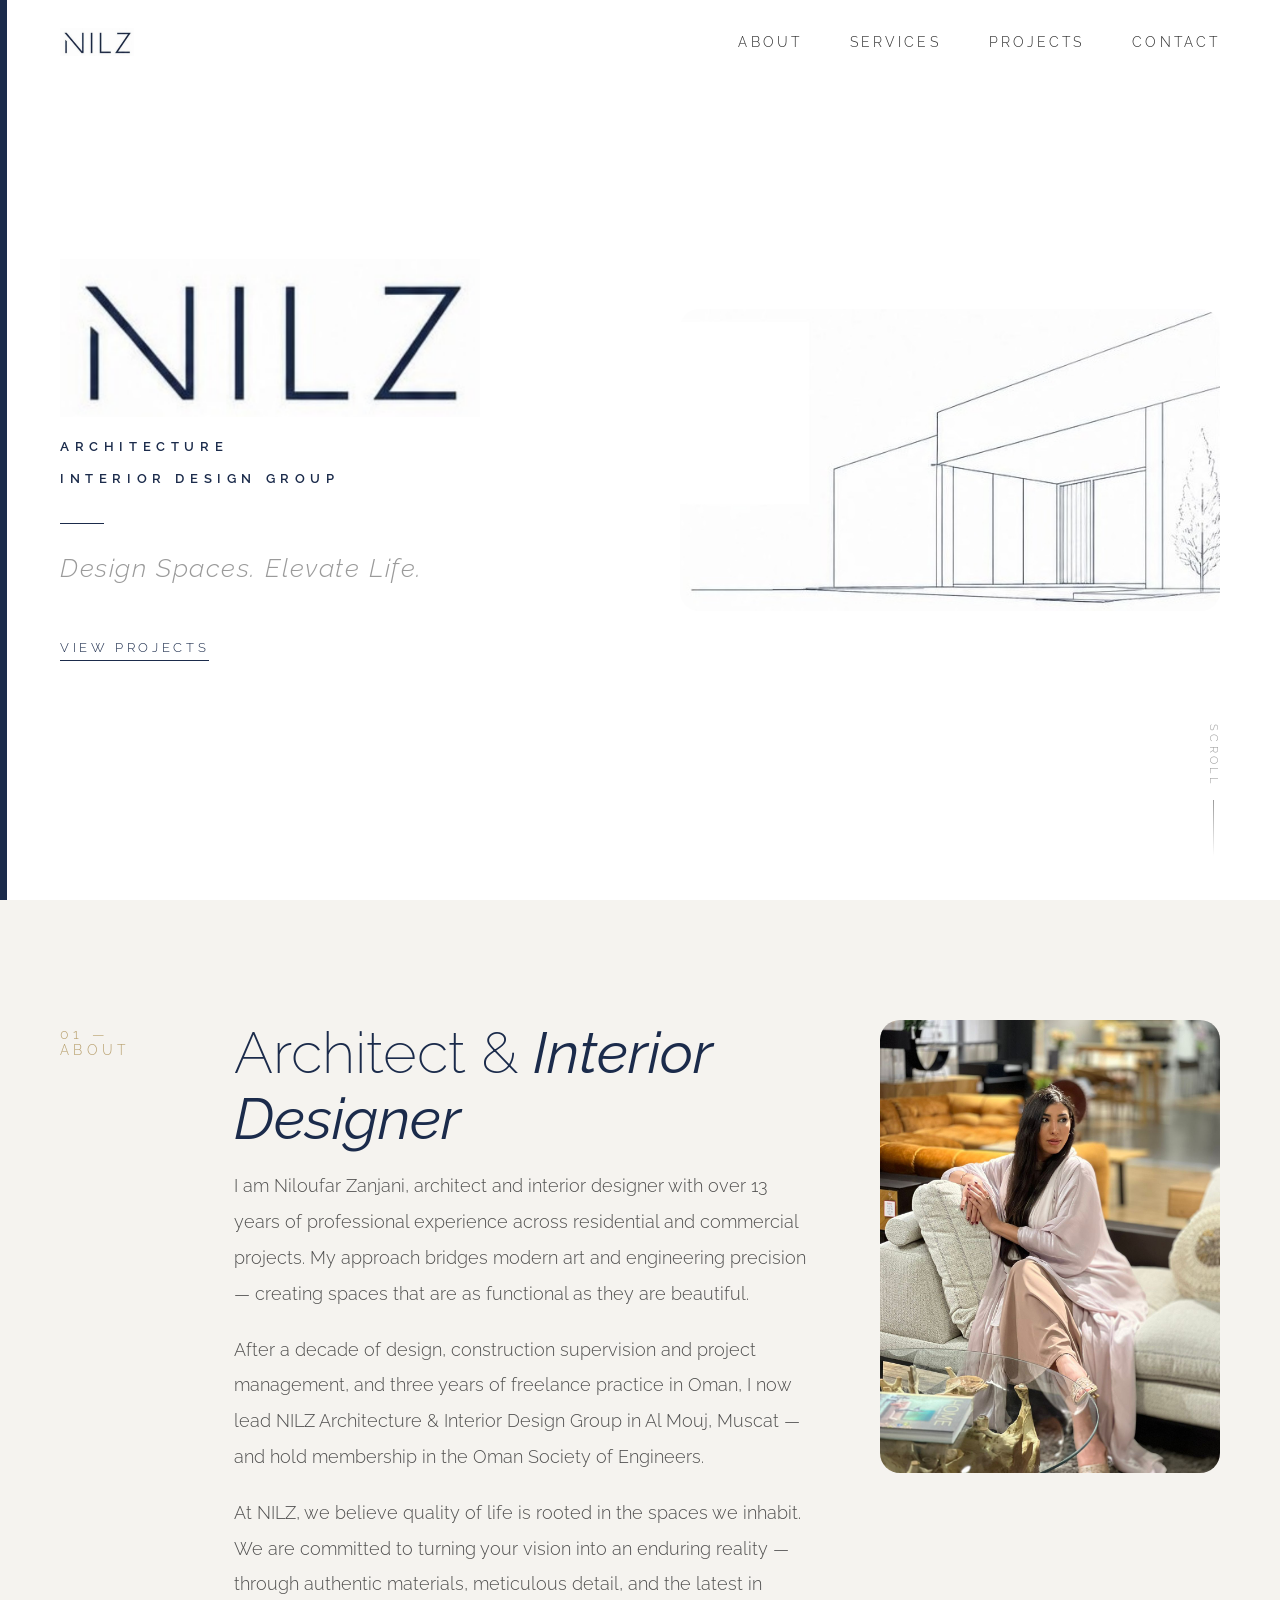
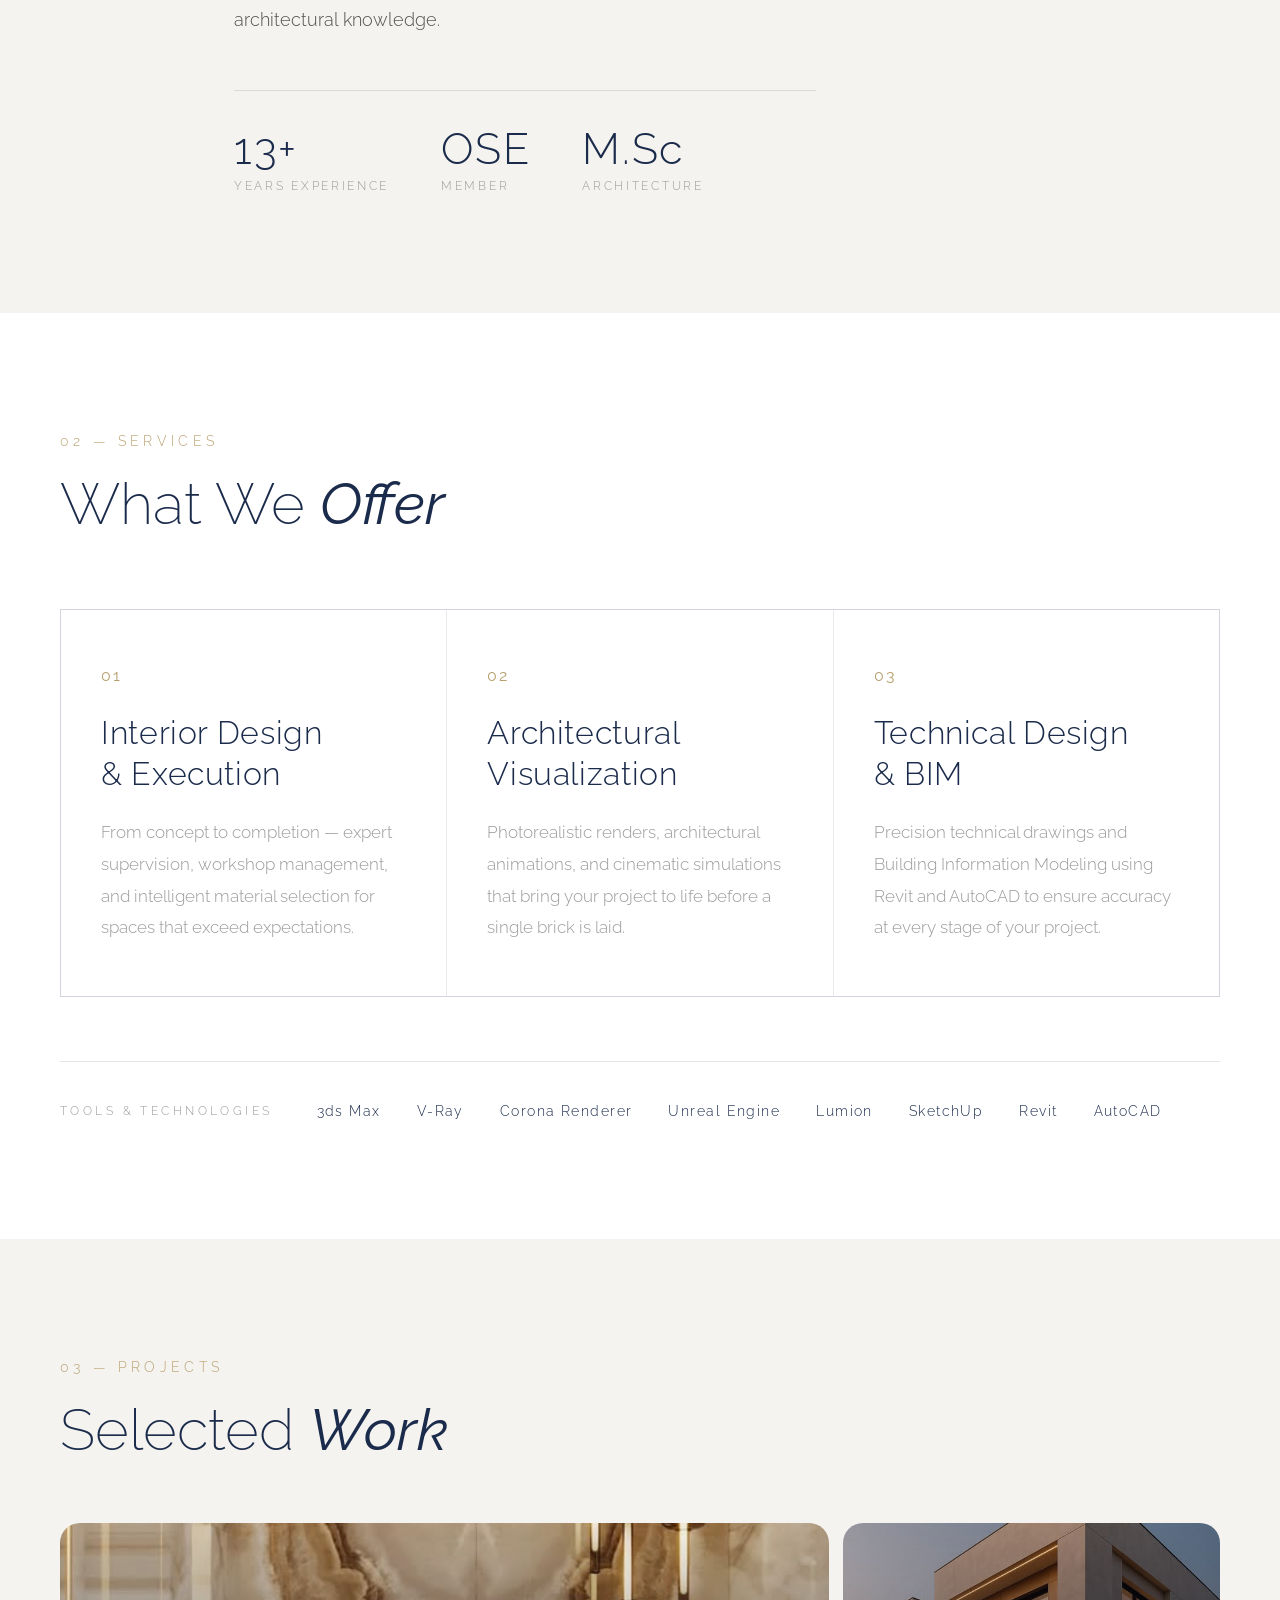
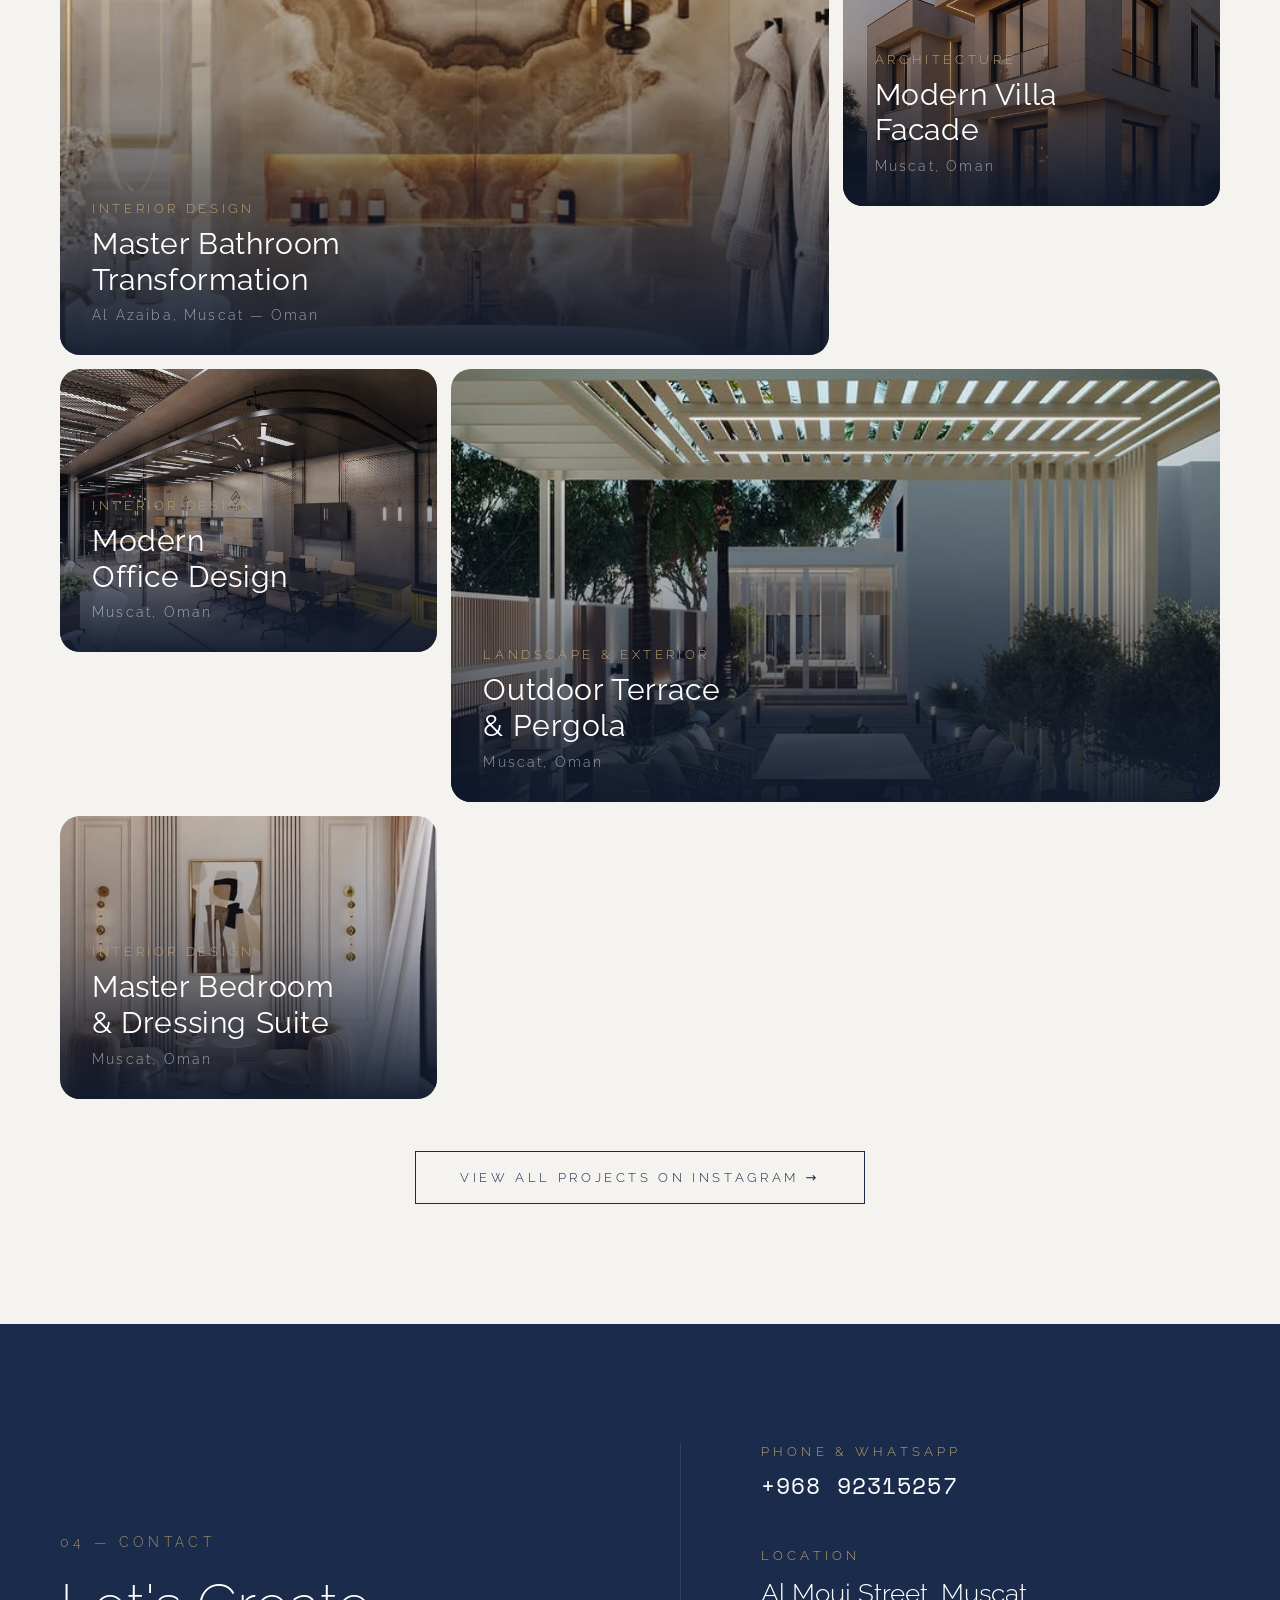
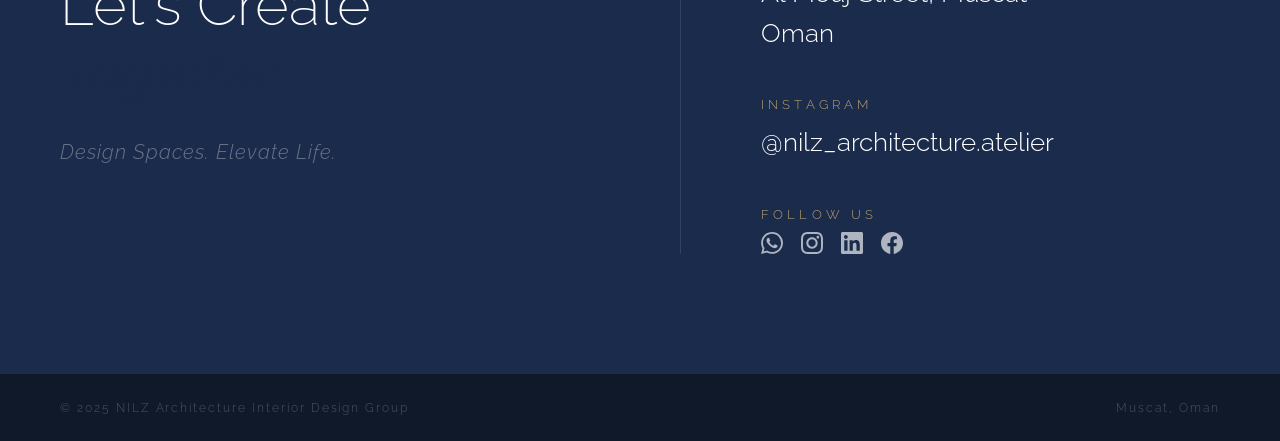
==== index.html @ 774a5e4e "Initial commit — NILZ Architecture & Interior Design portfolio site Co-Authored-By: Claude Sonnet 4." ====
<!DOCTYPE html>
<html lang="en">
<head>
    <meta charset="UTF-8">
    <meta name="viewport" content="width=device-width, initial-scale=1.0">
    <title>NILZ — Architecture & Interior Design Group</title>
    <meta name="description" content="Niloufar Zanjani — Architect & Interior Designer based in Muscat, Oman. Designing modern, functional spaces.">
    <link rel="preconnect" href="https://fonts.googleapis.com">
    <link rel="preconnect" href="https://fonts.gstatic.com" crossorigin>
    <link href="https://fonts.googleapis.com/css2?family=Raleway:ital,wght@0,200;0,300;0,400;0,500;0,600;1,200;1,300;1,400&family=Space+Mono:wght@400&display=swap" rel="stylesheet">
    <link rel="icon" type="image/png" href="assets/images/logo.png">
    <link rel="stylesheet" href="css/style.css">
</head>
<body>

    <!-- ─── Header ─────────────────────────────────── -->
    <header id="header">
        <div class="header-inner">
            <a href="#hero" class="logo"><img src="assets/images/logo.png" alt="NILZ" class="logo-img"></a>
            <nav>
                <a href="#about">About</a>
                <a href="#services">Services</a>
                <a href="#projects">Projects</a>
                <a href="#contact">Contact</a>
            </nav>
        </div>
    </header>

    <!-- ─── Hero ──────────────────────────────────── -->
    <section id="hero">
        <div class="hero-accent-bar"></div>
        <div class="hero-content">
            <div class="hero-left">
                <h1 class="hero-brand"><img src="assets/images/logo.png" alt="NILZ" class="hero-logo"></h1>
                <p class="hero-sub"><span class="sub-gold">Arc</span><span class="sub-navy">hitecture</span><br><span class="sub-navy">Interior</span> <span class="sub-gold">Design Group</span></p>
                <div class="hero-rule"></div>
                <p class="hero-tagline">Design Spaces. Elevate Life.</p>
                <a href="#projects" class="hero-cta">View Projects</a>
            </div>
            <div class="hero-right">
                <img src="assets/images/line-art.jpeg" alt="" class="hero-img" aria-hidden="true">
            </div>
        </div>
        <div class="hero-scroll">
            <span>Scroll</span>
            <div class="scroll-line"></div>
        </div>
    </section>

    <!-- ─── About ─────────────────────────────────── -->
    <section id="about" class="fade-in">
        <div class="section-inner about-grid">
            <div class="about-label">
                <span class="section-tag">01 — About</span>
            </div>
            <div class="about-body">
                <h2 class="section-title">Architect &amp; <em>Interior Designer</em></h2>
                <p class="about-text">
                    I am Niloufar Zanjani, architect and interior designer with over 13 years of professional experience across residential and commercial projects. My approach bridges modern art and engineering precision — creating spaces that are as functional as they are beautiful.
                </p>
                <p class="about-text">
                    After a decade of design, construction supervision and project management, and three years of freelance practice in Oman, I now lead NILZ Architecture & Interior Design Group in Al Mouj, Muscat — and hold membership in the Oman Society of Engineers.
                </p>
                <p class="about-text">
                    At NILZ, we believe quality of life is rooted in the spaces we inhabit. We are committed to turning your vision into an enduring reality — through authentic materials, meticulous detail, and the latest in architectural knowledge.
                </p>
                <div class="about-stats">
                    <div class="stat">
                        <span class="stat-number">13+</span>
                        <span class="stat-label">Years Experience</span>
                    </div>
                    <div class="stat">
                        <span class="stat-number">OSE</span>
                        <span class="stat-label">Member</span>
                    </div>
                    <div class="stat">
                        <span class="stat-number">M.Sc</span>
                        <span class="stat-label">Architecture</span>
                    </div>
                </div>
            </div>
            <div class="about-photo">
                <img src="assets/images/portrait.jpg" alt="Niloufar Zanjani — Architect &amp; Interior Designer">
            </div>
        </div>
    </section>

    <!-- ─── Services ──────────────────────────────── -->
    <section id="services" class="fade-in services-section">
        <div class="section-inner">
            <div class="services-header">
                <span class="section-tag">02 — Services</span>
                <h2 class="section-title">What We <em>Offer</em></h2>
            </div>
            <div class="services-grid">
                <div class="service-card">
                    <div class="service-number">01</div>
                    <h3>Interior Design<br>&amp; Execution</h3>
                    <p>From concept to completion — expert supervision, workshop management, and intelligent material selection for spaces that exceed expectations.</p>
                </div>
                <div class="service-card">
                    <div class="service-number">02</div>
                    <h3>Architectural<br>Visualization</h3>
                    <p>Photorealistic renders, architectural animations, and cinematic simulations that bring your project to life before a single brick is laid.</p>
                </div>
                <div class="service-card">
                    <div class="service-number">03</div>
                    <h3>Technical Design<br>&amp; BIM</h3>
                    <p>Precision technical drawings and Building Information Modeling using Revit and AutoCAD to ensure accuracy at every stage of your project.</p>
                </div>
            </div>
            <div class="tools-row">
                <span class="tools-label">Tools &amp; Technologies</span>
                <div class="tools-list">
                    <span>3ds Max</span>
                    <span>V-Ray</span>
                    <span>Corona Renderer</span>
                    <span>Unreal Engine</span>
                    <span>Lumion</span>
                    <span>SketchUp</span>
                    <span>Revit</span>
                    <span>AutoCAD</span>
                </div>
            </div>
        </div>
    </section>

    <!-- ─── Projects ──────────────────────────────── -->
    <section id="projects" class="fade-in">
        <div class="section-inner">
            <div class="projects-header">
                <span class="section-tag">03 — Projects</span>
                <h2 class="section-title">Selected <em>Work</em></h2>
            </div>

            <div class="projects-grid">

                <!--
                    TO ADD IMAGES: save project photos from Instagram into assets/images/
                    then set the style attribute: style="background-image: url('assets/images/project-1.jpg')"
                -->

                <!-- Project 1 — Large -->
                <article class="project-card project-large">
                    <div class="project-img" role="img" aria-label="Master Bathroom Transformation" style="background-image: url('assets/images/project-1.jpg')">
                        <div class="project-overlay">
                            <span class="project-cat">Interior Design</span>
                            <h3 class="project-name">Master Bathroom<br>Transformation</h3>
                            <p class="project-loc">Al Azaiba, Muscat — Oman</p>
                        </div>
                    </div>
                </article>

                <!-- Project 2 -->
                <article class="project-card">
                    <div class="project-img" role="img" aria-label="Modern Villa Facade" style="background-image: url('assets/images/project-2.jpg')">
                        <div class="project-overlay">
                            <span class="project-cat">Architecture</span>
                            <h3 class="project-name">Modern Villa<br>Facade</h3>
                            <p class="project-loc">Muscat, Oman</p>
                        </div>
                    </div>
                </article>

                <!-- Project 3 -->
                <article class="project-card">
                    <div class="project-img" role="img" aria-label="Contemporary Living Space" style="background-image: url('assets/images/project-3.jpg')">
                        <div class="project-overlay">
                            <span class="project-cat">Interior Design</span>
                            <h3 class="project-name">Modern<br>Office Design</h3>
                            <p class="project-loc">Muscat, Oman</p>
                        </div>
                    </div>
                </article>

                <!-- Project 4 — Large -->
                <article class="project-card project-large">
                    <div class="project-img" role="img" aria-label="Outdoor Terrace and Pergola" style="background-image: url('assets/images/project-4.jpg')">
                        <div class="project-overlay">
                            <span class="project-cat">Landscape &amp; Exterior</span>
                            <h3 class="project-name">Outdoor Terrace<br>&amp; Pergola</h3>
                            <p class="project-loc">Muscat, Oman</p>
                        </div>
                    </div>
                </article>

                <!-- Project 5 -->
                <article class="project-card">
                    <div class="project-img" role="img" aria-label="Master Bedroom and Dressing Suite" style="background-image: url('assets/images/project-5.jpg')">
                        <div class="project-overlay">
                            <span class="project-cat">Interior Design</span>
                            <h3 class="project-name">Master Bedroom<br>&amp; Dressing Suite</h3>
                            <p class="project-loc">Muscat, Oman</p>
                        </div>
                    </div>
                </article>

            </div>

            <div class="projects-cta">
                <a href="https://www.instagram.com/nilz_architecture.atelier" target="_blank" rel="noopener" class="btn-outline">View All Projects on Instagram &rarr;</a>
            </div>
        </div>
    </section>

    <!-- ─── Contact ───────────────────────────────── -->
    <section id="contact" class="fade-in contact-section">
        <div class="contact-inner">
            <div class="contact-left">
                <span class="section-tag light">04 — Contact</span>
                <h2 class="section-title light">Let's Create<br><em>Together</em></h2>
                <p class="contact-tagline">Design Spaces. Elevate Life.</p>
            </div>
            <div class="contact-right">
                <div class="contact-item">
                    <span class="contact-label">Phone &amp; WhatsApp</span>
                    <a href="tel:+96892315257" class="contact-value">+968 92315257</a>
                </div>
                <div class="contact-item">
                    <span class="contact-label">Location</span>
                    <span class="contact-value">Al Mouj Street, Muscat<br>Oman</span>
                </div>
                <div class="contact-item">
                    <span class="contact-label">Instagram</span>
                    <a href="https://www.instagram.com/nilz_architecture.atelier" target="_blank" rel="noopener" class="contact-value">@nilz_architecture.atelier</a>
                </div>
                <div class="contact-item">
                    <span class="contact-label">Follow Us</span>
                    <div class="social-links">
                        <!-- WhatsApp -->
                        <a href="https://api.whatsapp.com/send?phone=96892315257" target="_blank" rel="noopener" class="social-link" aria-label="WhatsApp">
                            <svg viewBox="0 0 24 24" fill="currentColor" xmlns="http://www.w3.org/2000/svg"><path d="M17.472 14.382c-.297-.149-1.758-.867-2.03-.967-.273-.099-.471-.148-.67.15-.197.297-.767.966-.94 1.164-.173.199-.347.223-.644.075-.297-.15-1.255-.463-2.39-1.475-.883-.788-1.48-1.761-1.653-2.059-.173-.297-.018-.458.13-.606.134-.133.298-.347.446-.52.149-.174.198-.298.298-.497.099-.198.05-.371-.025-.52-.075-.149-.669-1.612-.916-2.207-.242-.579-.487-.5-.669-.51-.173-.008-.371-.01-.57-.01-.198 0-.52.074-.792.372-.272.297-1.04 1.016-1.04 2.479 0 1.462 1.065 2.875 1.213 3.074.149.198 2.096 3.2 5.077 4.487.709.306 1.262.489 1.694.625.712.227 1.36.195 1.871.118.571-.085 1.758-.719 2.006-1.413.248-.694.248-1.289.173-1.413-.074-.124-.272-.198-.57-.347m-5.421 7.403h-.004a9.87 9.87 0 01-5.031-1.378l-.361-.214-3.741.982.998-3.648-.235-.374a9.86 9.86 0 01-1.51-5.26c.001-5.45 4.436-9.884 9.888-9.884 2.64 0 5.122 1.03 6.988 2.898a9.825 9.825 0 012.893 6.994c-.003 5.45-4.437 9.884-9.885 9.884m8.413-18.297A11.815 11.815 0 0012.05 0C5.495 0 .16 5.335.157 11.892c0 2.096.547 4.142 1.588 5.945L.057 24l6.305-1.654a11.882 11.882 0 005.683 1.448h.005c6.554 0 11.89-5.335 11.893-11.893a11.821 11.821 0 00-3.48-8.413z"/></svg>
                        </a>
                        <!-- Instagram -->
                        <a href="https://www.instagram.com/nilz_architecture.atelier" target="_blank" rel="noopener" class="social-link" aria-label="Instagram">
                            <svg viewBox="0 0 24 24" fill="currentColor" xmlns="http://www.w3.org/2000/svg"><path d="M12 2.163c3.204 0 3.584.012 4.85.07 3.252.148 4.771 1.691 4.919 4.919.058 1.265.069 1.645.069 4.849 0 3.205-.012 3.584-.069 4.849-.149 3.225-1.664 4.771-4.919 4.919-1.266.058-1.644.07-4.85.07-3.204 0-3.584-.012-4.849-.07-3.26-.149-4.771-1.699-4.919-4.92-.058-1.265-.07-1.644-.07-4.849 0-3.204.013-3.583.07-4.849.149-3.227 1.664-4.771 4.919-4.919 1.266-.057 1.645-.069 4.849-.069zm0-2.163c-3.259 0-3.667.014-4.947.072-4.358.2-6.78 2.618-6.98 6.98-.059 1.281-.073 1.689-.073 4.948 0 3.259.014 3.668.072 4.948.2 4.358 2.618 6.78 6.98 6.98 1.281.058 1.689.072 4.948.072 3.259 0 3.668-.014 4.948-.072 4.354-.2 6.782-2.618 6.979-6.98.059-1.28.073-1.689.073-4.948 0-3.259-.014-3.667-.072-4.947-.196-4.354-2.617-6.78-6.979-6.98-1.281-.059-1.69-.073-4.949-.073zm0 5.838c-3.403 0-6.162 2.759-6.162 6.162s2.759 6.163 6.162 6.163 6.162-2.759 6.162-6.163c0-3.403-2.759-6.162-6.162-6.162zm0 10.162c-2.209 0-4-1.79-4-4 0-2.209 1.791-4 4-4s4 1.791 4 4c0 2.21-1.791 4-4 4zm6.406-11.845c-.796 0-1.441.645-1.441 1.44s.645 1.44 1.441 1.44c.795 0 1.439-.645 1.439-1.44s-.644-1.44-1.439-1.44z"/></svg>
                        </a>
                        <!-- LinkedIn -->
                        <a href="https://www.linkedin.com/in/niloufar-zanjani-2888a4271" target="_blank" rel="noopener" class="social-link" aria-label="LinkedIn">
                            <svg viewBox="0 0 24 24" fill="currentColor" xmlns="http://www.w3.org/2000/svg"><path d="M20.447 20.452h-3.554v-5.569c0-1.328-.027-3.037-1.852-3.037-1.853 0-2.136 1.445-2.136 2.939v5.667H9.351V9h3.414v1.561h.046c.477-.9 1.637-1.85 3.37-1.85 3.601 0 4.267 2.37 4.267 5.455v6.286zM5.337 7.433c-1.144 0-2.063-.926-2.063-2.065 0-1.138.92-2.063 2.063-2.063 1.14 0 2.064.925 2.064 2.063 0 1.139-.925 2.065-2.064 2.065zm1.782 13.019H3.555V9h3.564v11.452zM22.225 0H1.771C.792 0 0 .774 0 1.729v20.542C0 23.227.792 24 1.771 24h20.451C23.2 24 24 23.227 24 22.271V1.729C24 .774 23.2 0 22.222 0h.003z"/></svg>
                        </a>
                        <!-- Facebook -->
                        <a href="https://www.facebook.com/share/1Hh7Pq64TZ/?mibextid=wwXIfr" target="_blank" rel="noopener" class="social-link" aria-label="Facebook">
                            <svg viewBox="0 0 24 24" fill="currentColor" xmlns="http://www.w3.org/2000/svg"><path d="M24 12.073c0-6.627-5.373-12-12-12s-12 5.373-12 12c0 5.99 4.388 10.954 10.125 11.854v-8.385H7.078v-3.47h3.047V9.43c0-3.007 1.792-4.669 4.533-4.669 1.312 0 2.686.235 2.686.235v2.953H15.83c-1.491 0-1.956.925-1.956 1.874v2.25h3.328l-.532 3.47h-2.796v8.385C19.612 23.027 24 18.062 24 12.073z"/></svg>
                        </a>
                    </div>
                </div>
            </div>
        </div>
    </section>

    <!-- ─── Footer ────────────────────────────────── -->
    <footer>
        <span>&copy; 2025 NILZ Architecture Interior Design Group</span>
        <span>Muscat, Oman</span>
    </footer>

    <script src="js/main.js"></script>
</body>
</html>
---- css/style.css ----
/* ═══════════════════════════════════════════════════════
   NILZ — Architecture & Interior Design Group
   Stylesheet — Minimal Luxury
   ═══════════════════════════════════════════════════════ */

/* ─── Reset ─────────────────────────────────────────── */
*, *::before, *::after {
    margin: 0;
    padding: 0;
    box-sizing: border-box;
}

/* ─── Variables ─────────────────────────────────────── */
:root {
    --navy:   #1B2B4B;
    --white:  #FFFFFF;
    --cream:  #F5F3EF;
    --gold:   #B8A06E;
    --gray:   #9A9A9A;
    --light-gray: #E8E6E1;
    --dark:   #2A2A2A;

    --font-sans:  'Raleway', system-ui, sans-serif;

    --max-w: 1320px;
    --section-pad: 120px;
    --h-pad: 60px;
}

/* ─── Base ───────────────────────────────────────────── */
html {
    scroll-behavior: smooth;
    font-size: 18px;
    -webkit-font-smoothing: antialiased;
}

body {
    font-family: var(--font-sans);
    background: var(--white);
    color: var(--dark);
    overflow-x: hidden;
}

img {
    display: block;
    width: 100%;
    height: 100%;
    object-fit: cover;
}

/* ─── Header ─────────────────────────────────────────── */
#header {
    position: fixed;
    top: 0;
    left: 0;
    right: 0;
    z-index: 100;
    padding: 28px var(--h-pad);
    transition: background 0.5s ease, box-shadow 0.5s ease, padding 0.4s ease;
}

#header.scrolled {
    background: rgba(255, 255, 255, 0.96);
    box-shadow: 0 1px 0 rgba(0, 0, 0, 0.07);
    backdrop-filter: blur(12px);
    -webkit-backdrop-filter: blur(12px);
    padding: 20px var(--h-pad);
}

.header-inner {
    max-width: var(--max-w);
    margin: 0 auto;
    display: flex;
    align-items: center;
    justify-content: space-between;
}

.logo {
    text-decoration: none;
    display: flex;
    align-items: center;
}

.logo-img {
    height: 28px;
    width: auto;
    display: block;
}

.logo:hover .logo-img {
    opacity: 0.75;
    transition: opacity 0.3s;
}

nav {
    display: flex;
    gap: 48px;
}

nav a {
    font-family: var(--font-sans);
    font-weight: 300;
    font-size: 0.78rem;
    letter-spacing: 0.22em;
    text-transform: uppercase;
    color: var(--dark);
    text-decoration: none;
    transition: color 0.3s;
    position: relative;
}

nav a::after {
    content: '';
    position: absolute;
    bottom: -3px;
    left: 0;
    width: 0;
    height: 1px;
    background: var(--gold);
    transition: width 0.3s ease;
}

nav a:hover { color: var(--gold); }
nav a:hover::after { width: 100%; }


/* ─── Hero ───────────────────────────────────────────── */
#hero {
    position: relative;
    min-height: 100vh;
    display: flex;
    align-items: center;
    background: var(--white);
    padding: 100px var(--h-pad) 80px;
    overflow: hidden;
}

.hero-accent-bar {
    position: absolute;
    left: 0;
    top: 0;
    bottom: 0;
    width: 7px;
    background: var(--navy);
}

.hero-content {
    max-width: var(--max-w);
    margin: 0 auto;
    display: grid;
    grid-template-columns: 1fr 1.1fr;
    align-items: center;
    gap: 60px;
    width: 100%;
}

.hero-brand {
    line-height: 1;
    margin-bottom: 14px;
}

.hero-logo {
    width: clamp(220px, 38vw, 420px);
    height: auto;
    display: block;
}

.hero-sub {
    font-family: var(--font-sans);
    font-weight: 600;
    font-size: 0.74rem;
    letter-spacing: 0.42em;
    text-transform: uppercase;
    color: var(--navy);
    line-height: 2.4;
    margin-bottom: 28px;
}

.sub-gold { color: var(--navy); }
.sub-navy { color: var(--navy); }

.hero-rule {
    width: 44px;
    height: 1px;
    background: var(--navy);
    margin-bottom: 28px;
}

.hero-tagline {
    font-family: var(--font-sans);
    font-weight: 300;
    font-size: 1.45rem;
    font-style: italic;
    color: var(--gray);
    margin-bottom: 52px;
    letter-spacing: 0.06em;
}

.hero-cta {
    display: inline-flex;
    align-items: center;
    gap: 10px;
    font-family: var(--font-sans);
    font-weight: 300;
    font-size: 0.72rem;
    letter-spacing: 0.28em;
    text-transform: uppercase;
    color: var(--navy);
    text-decoration: none;
    border-bottom: 1px solid var(--navy);
    padding-bottom: 5px;
    transition: color 0.3s, border-color 0.3s, gap 0.3s;
}

.hero-cta:hover {
    color: var(--gold);
    border-color: var(--gold);
    gap: 16px;
}

.hero-img {
    width: 100%;
    max-width: 540px;
    border-radius: 20px;
    margin-left: auto;
    display: block;
    object-fit: contain;
    height: auto;
}

.hero-scroll {
    position: absolute;
    bottom: 44px;
    right: var(--h-pad);
    display: flex;
    flex-direction: column;
    align-items: center;
    gap: 14px;
}

.hero-scroll span {
    font-family: var(--font-sans);
    font-weight: 300;
    font-size: 0.62rem;
    letter-spacing: 0.3em;
    text-transform: uppercase;
    color: var(--gray);
    writing-mode: vertical-rl;
}

.scroll-line {
    width: 1px;
    height: 56px;
    background: linear-gradient(to bottom, var(--gray), transparent);
    animation: scrollPulse 2.2s ease-in-out infinite;
}

@keyframes scrollPulse {
    0%, 100% { opacity: 0.35; transform: scaleY(0.9); }
    50%       { opacity: 1;    transform: scaleY(1);   }
}


/* ─── Section Shared ─────────────────────────────────── */
.section-inner {
    max-width: var(--max-w);
    margin: 0 auto;
    padding: 0 var(--h-pad);
}

.section-tag {
    display: block;
    font-family: var(--font-sans);
    font-weight: 300;
    font-size: 0.75rem;
    letter-spacing: 0.32em;
    text-transform: uppercase;
    color: var(--gold);
    margin-bottom: 22px;
}

.section-title {
    font-family: var(--font-sans);
    font-weight: 200;
    font-size: clamp(2.6rem, 4.5vw, 4.2rem);
    color: var(--navy);
    line-height: 1.15;
}

.section-title em {
    font-style: italic;
    font-weight: 400;
    color: var(--navy);
}

/* ─── Fade-in Animation ──────────────────────────────── */
.fade-in {
    opacity: 0;
    transform: translateY(28px);
    transition: opacity 0.9s ease, transform 0.9s ease;
}

.fade-in.visible {
    opacity: 1;
    transform: translateY(0);
}


/* ─── About ──────────────────────────────────────────── */
#about {
    padding: var(--section-pad) 0;
    background: var(--cream);
}

.about-grid {
    display: grid;
    grid-template-columns: 110px 1fr 340px;
    gap: 64px;
    align-items: start;
}

.about-label {
    padding-top: 6px;
}

.about-text {
    font-family: var(--font-sans);
    font-weight: 300;
    font-size: 1.02rem;
    line-height: 1.95;
    color: var(--dark);
    margin-bottom: 20px;
    opacity: 0.82;
}

.about-text:first-of-type {
    margin-top: 16px;
}

.about-stats {
    display: flex;
    gap: 52px;
    margin-top: 52px;
    padding-top: 36px;
    border-top: 1px solid rgba(27, 43, 75, 0.12);
}

.stat-number {
    display: block;
    font-family: var(--font-sans);
    font-weight: 300;
    font-size: 2.4rem;
    color: var(--navy);
    letter-spacing: 0.04em;
    line-height: 1;
}

.stat-label {
    display: block;
    font-family: var(--font-sans);
    font-weight: 300;
    font-size: 0.68rem;
    letter-spacing: 0.22em;
    text-transform: uppercase;
    color: var(--gray);
    margin-top: 8px;
}

.about-photo {
    position: relative;
}

.about-photo img {
    width: 100%;
    aspect-ratio: 3 / 4;
    border-radius: 20px;
    object-fit: cover;
    display: block;
}

.photo-placeholder {
    width: 100%;
    aspect-ratio: 3 / 4;
    background: #D2CEC8;
    background-image:
        repeating-linear-gradient(
            -45deg,
            transparent,
            transparent 24px,
            rgba(255,255,255,0.06) 24px,
            rgba(255,255,255,0.06) 25px
        );
    display: flex;
    align-items: center;
    justify-content: center;
    font-family: var(--font-sans);
    font-weight: 300;
    font-size: 0.7rem;
    letter-spacing: 0.22em;
    color: rgba(255,255,255,0.6);
    text-transform: uppercase;
}


/* ─── Services ───────────────────────────────────────── */
.services-section {
    padding: var(--section-pad) 0;
    background: var(--white);
}

.services-header {
    margin-bottom: 72px;
}

.services-grid {
    display: grid;
    grid-template-columns: repeat(3, 1fr);
    gap: 1px;
    background: rgba(27, 43, 75, 0.1);
    border: 1px solid rgba(27, 43, 75, 0.1);
}

.service-card {
    background: var(--white);
    padding: 56px 40px 52px;
    transition: background 0.35s ease;
}

.service-card:hover {
    background: var(--cream);
}

.service-number {
    font-family: var(--font-sans);
    font-size: 0.9rem;
    color: var(--gold);
    letter-spacing: 0.12em;
    margin-bottom: 28px;
}

.service-card h3 {
    font-family: var(--font-sans);
    font-weight: 300;
    font-size: 1.75rem;
    color: var(--navy);
    line-height: 1.3;
    margin-bottom: 22px;
    letter-spacing: 0.02em;
}

.service-card p {
    font-family: var(--font-sans);
    font-weight: 300;
    font-size: 0.95rem;
    line-height: 1.85;
    color: var(--gray);
}

.tools-row {
    margin-top: 64px;
    padding-top: 40px;
    border-top: 1px solid var(--light-gray);
    display: flex;
    align-items: center;
    gap: 44px;
    flex-wrap: wrap;
}

.tools-label {
    font-family: var(--font-sans);
    font-weight: 300;
    font-size: 0.68rem;
    letter-spacing: 0.28em;
    text-transform: uppercase;
    color: var(--gray);
    white-space: nowrap;
}

.tools-list {
    display: flex;
    flex-wrap: wrap;
    gap: 10px 36px;
}

.tools-list span {
    font-family: var(--font-sans);
    font-weight: 300;
    font-size: 0.8rem;
    letter-spacing: 0.1em;
    color: var(--navy);
}


/* ─── Projects ───────────────────────────────────────── */
#projects {
    padding: var(--section-pad) 0;
    background: var(--cream);
}

.projects-header {
    margin-bottom: 60px;
}

.projects-grid {
    display: grid;
    grid-template-columns: repeat(3, 1fr);
    gap: 14px;
}

/* Row 1: large + normal */
.project-card:nth-child(1) { grid-column: span 2; }
.project-card:nth-child(2) { grid-column: span 1; }

/* Row 2: normal + normal + large */
.project-card:nth-child(3) { grid-column: span 1; }
.project-card:nth-child(4) { grid-column: span 2; }

/* Row 3: last item */
.project-card:nth-child(5) { grid-column: span 1; }

.project-card {
    overflow: hidden;
    cursor: pointer;
}

.project-img {
    position: relative;
    width: 100%;
    border-radius: 20px;
    overflow: hidden;
    aspect-ratio: 4 / 3;
    background-color: #1C2535;
    background-size: cover;
    background-position: center;
    overflow: hidden;
    transition: transform 0.7s cubic-bezier(0.25, 0.46, 0.45, 0.94);
}

/* Large cards get wider aspect ratio */
.project-card:nth-child(1) .project-img,
.project-card:nth-child(4) .project-img {
    aspect-ratio: 16 / 9;
}

.project-card:hover .project-img {
    transform: scale(1.04);
}

.project-overlay {
    position: absolute;
    inset: 0;
    background: linear-gradient(
        to top,
        rgba(15, 25, 45, 0.95) 0%,
        rgba(15, 25, 45, 0.3) 55%,
        transparent 100%
    );
    display: flex;
    flex-direction: column;
    justify-content: flex-end;
    padding: 32px;
    opacity: 1;
    transition: background 0.45s ease;
}

.project-card:hover .project-overlay {
    background: linear-gradient(
        to top,
        rgba(15, 25, 45, 1) 0%,
        rgba(15, 25, 45, 0.5) 60%,
        rgba(15, 25, 45, 0.1) 100%
    );
}

.project-cat {
    font-family: var(--font-sans);
    font-weight: 300;
    font-size: 0.72rem;
    letter-spacing: 0.28em;
    text-transform: uppercase;
    color: var(--gold);
    margin-bottom: 10px;
}

.project-name {
    font-family: var(--font-sans);
    font-weight: 400;
    font-size: 1.65rem;
    color: var(--white);
    line-height: 1.2;
    margin-bottom: 10px;
    letter-spacing: 0.02em;
}

.project-loc {
    font-family: var(--font-sans);
    font-weight: 300;
    font-size: 0.76rem;
    letter-spacing: 0.16em;
    color: rgba(255, 255, 255, 0.55);
}

.projects-cta {
    margin-top: 52px;
    text-align: center;
}

.btn-outline {
    display: inline-block;
    font-family: var(--font-sans);
    font-weight: 300;
    font-size: 0.72rem;
    letter-spacing: 0.28em;
    text-transform: uppercase;
    color: var(--navy);
    text-decoration: none;
    border: 1px solid var(--navy);
    padding: 18px 44px;
    transition: background 0.35s ease, color 0.35s ease;
}

.btn-outline:hover {
    background: var(--navy);
    color: var(--white);
}


/* ─── Contact ────────────────────────────────────────── */
.contact-section {
    padding: var(--section-pad) 0;
    background: var(--navy);
}

.contact-inner {
    max-width: var(--max-w);
    margin: 0 auto;
    padding: 0 var(--h-pad);
    display: grid;
    grid-template-columns: 1fr 1fr;
    gap: 80px;
    align-items: center;
}

.section-tag.light  { color: var(--gold); opacity: 0.85; }
.section-title.light { color: var(--white); }

.contact-tagline {
    font-family: var(--font-sans);
    font-weight: 300;
    font-size: 1.1rem;
    font-style: italic;
    color: rgba(255, 255, 255, 0.35);
    margin-top: 36px;
    letter-spacing: 0.05em;
}

.contact-right {
    display: flex;
    flex-direction: column;
    gap: 44px;
    border-left: 1px solid rgba(255, 255, 255, 0.1);
    padding-left: 80px;
}

.contact-label {
    display: block;
    font-family: var(--font-sans);
    font-weight: 300;
    font-size: 0.72rem;
    letter-spacing: 0.32em;
    text-transform: uppercase;
    color: var(--gold);
    margin-bottom: 10px;
}

.contact-value {
    display: block;
    font-family: var(--font-sans);
    font-weight: 300;
    font-size: 1.45rem;
    color: var(--white);
    text-decoration: none;
    line-height: 1.55;
    white-space: nowrap;
    transition: color 0.3s;
}

a.contact-value[href^="tel"] {
    font-family: 'Space Mono', monospace;
    font-weight: 400;
    font-size: 1.25rem;
    letter-spacing: 0.05em;
}

a.contact-value:hover { color: var(--gold); }

.social-links {
    display: flex;
    gap: 18px;
    align-items: center;
    margin-top: 4px;
}

.social-link {
    display: flex;
    align-items: center;
    justify-content: center;
    color: rgba(255,255,255,0.65);
    transition: color 0.3s, transform 0.3s;
}

.social-link:hover {
    color: var(--gold);
    transform: translateY(-2px);
}

.social-link svg {
    width: 22px;
    height: 22px;
}


/* ─── Footer ─────────────────────────────────────────── */
footer {
    background: #0F1929;
    padding: 26px var(--h-pad);
    display: flex;
    justify-content: space-between;
    align-items: center;
}

footer span {
    font-family: var(--font-sans);
    font-weight: 300;
    font-size: 0.68rem;
    letter-spacing: 0.16em;
    color: rgba(255, 255, 255, 0.25);
}


/* ─── Responsive — Tablet ────────────────────────────── */
@media (max-width: 1100px) {
    :root {
        --section-pad: 88px;
        --h-pad: 40px;
    }

    .hero-content {
        grid-template-columns: 1fr;
        gap: 40px;
    }
    .hero-right {
        display: flex;
        justify-content: center;
    }
    .hero-img {
        max-width: 480px;
        margin: 0 auto;
    }

    .about-grid {
        grid-template-columns: 1fr 380px;
        gap: 40px;
    }
    .about-label { display: none; }

    .services-grid { grid-template-columns: 1fr 1fr; }
    .service-card:last-child { grid-column: span 2; }

    .contact-inner { grid-template-columns: 1fr; gap: 52px; }
    .contact-right {
        border-left: none;
        border-top: 1px solid rgba(255,255,255,0.1);
        padding-left: 0;
        padding-top: 44px;
    }
}

/* ─── Responsive — Mobile ────────────────────────────── */
@media (max-width: 720px) {
    :root {
        --section-pad: 64px;
        --h-pad: 24px;
    }

    nav { display: none; }

    .hero-logo { width: clamp(160px, 55vw, 280px); }
    .hero-img  { max-width: 100%; border-radius: 12px; }

    .about-grid {
        grid-template-columns: 1fr;
        gap: 40px;
    }
    .about-photo { max-width: 320px; margin: 0 auto; }
    .about-stats { flex-wrap: wrap; gap: 32px; }

    .services-grid { grid-template-columns: 1fr; }
    .service-card:last-child { grid-column: span 1; }

    .projects-grid { grid-template-columns: 1fr; }
    .project-card:nth-child(n) { grid-column: span 1; }
    .project-img,
    .project-card:nth-child(1) .project-img,
    .project-card:nth-child(4) .project-img { aspect-ratio: 4 / 3; }
    .project-overlay { opacity: 1; }

    .tools-row { flex-direction: column; align-items: flex-start; gap: 20px; }

    footer { flex-direction: column; gap: 8px; text-align: center; }
}
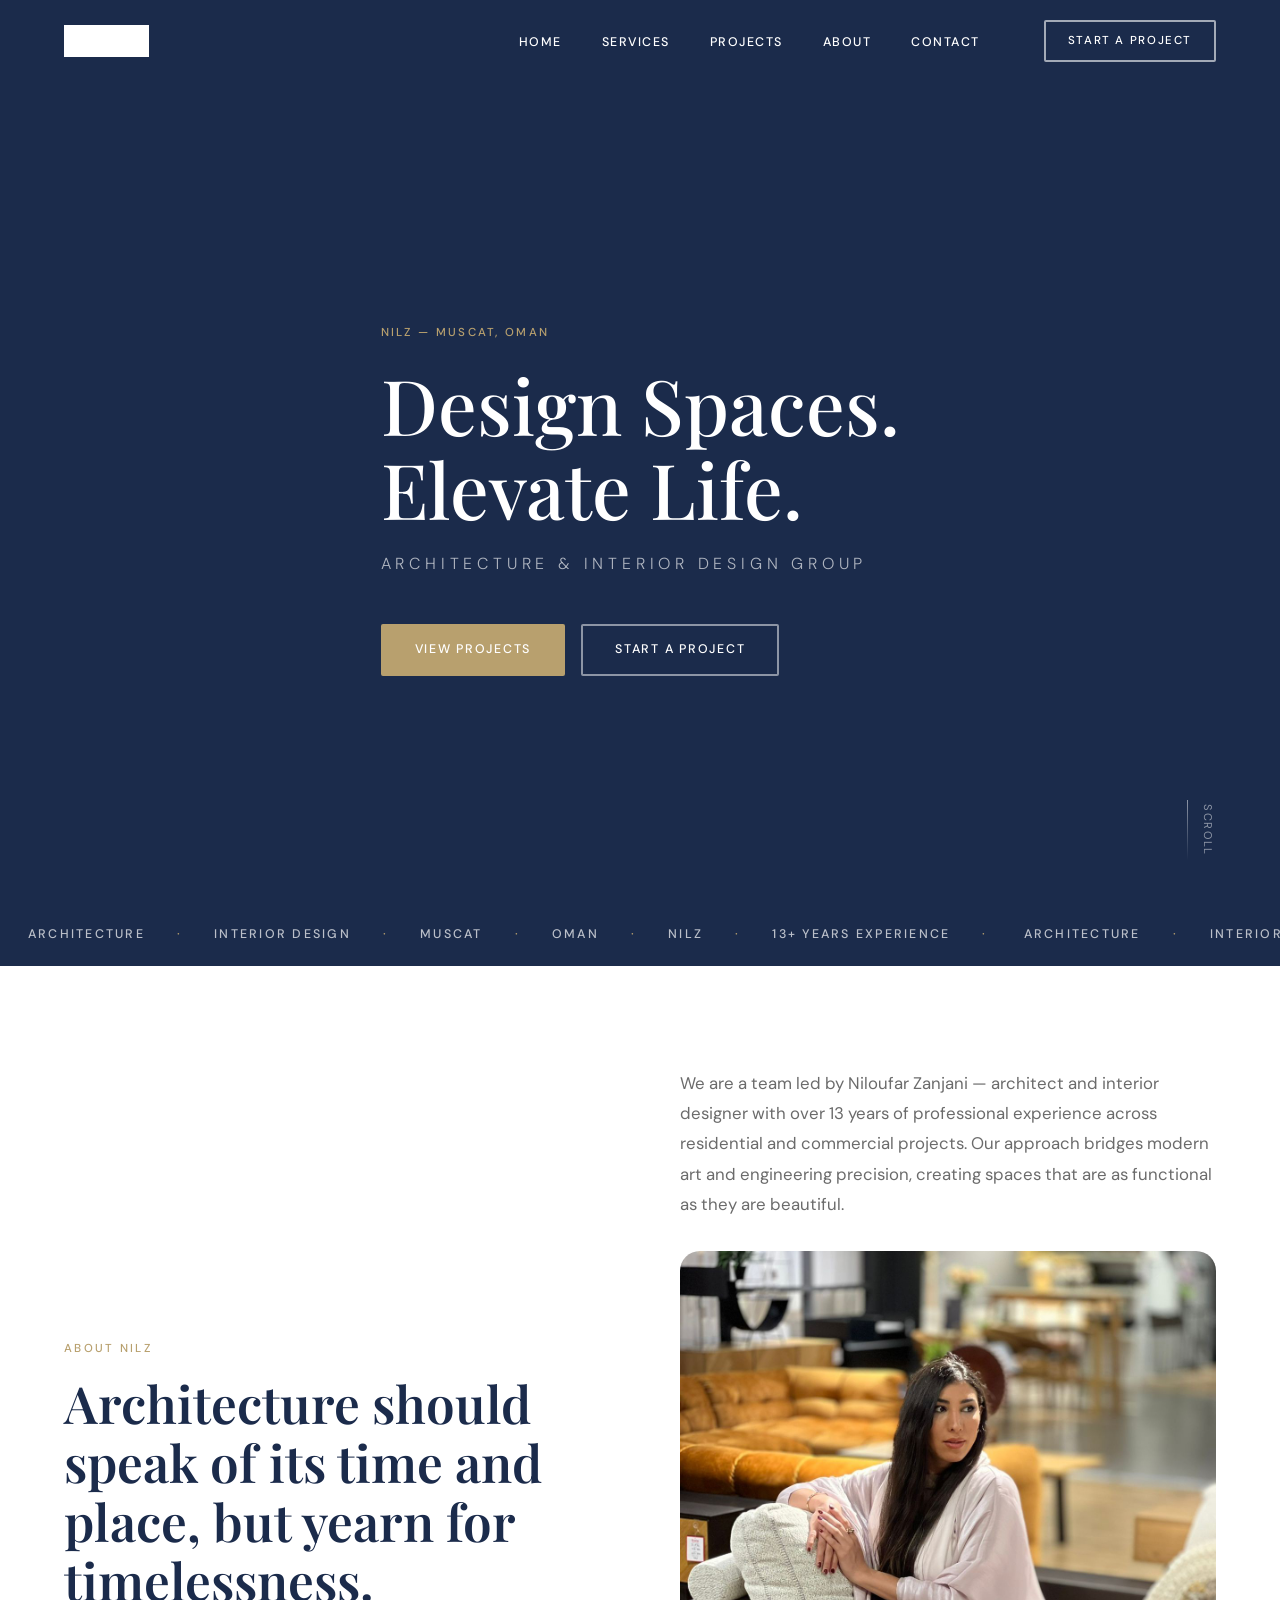
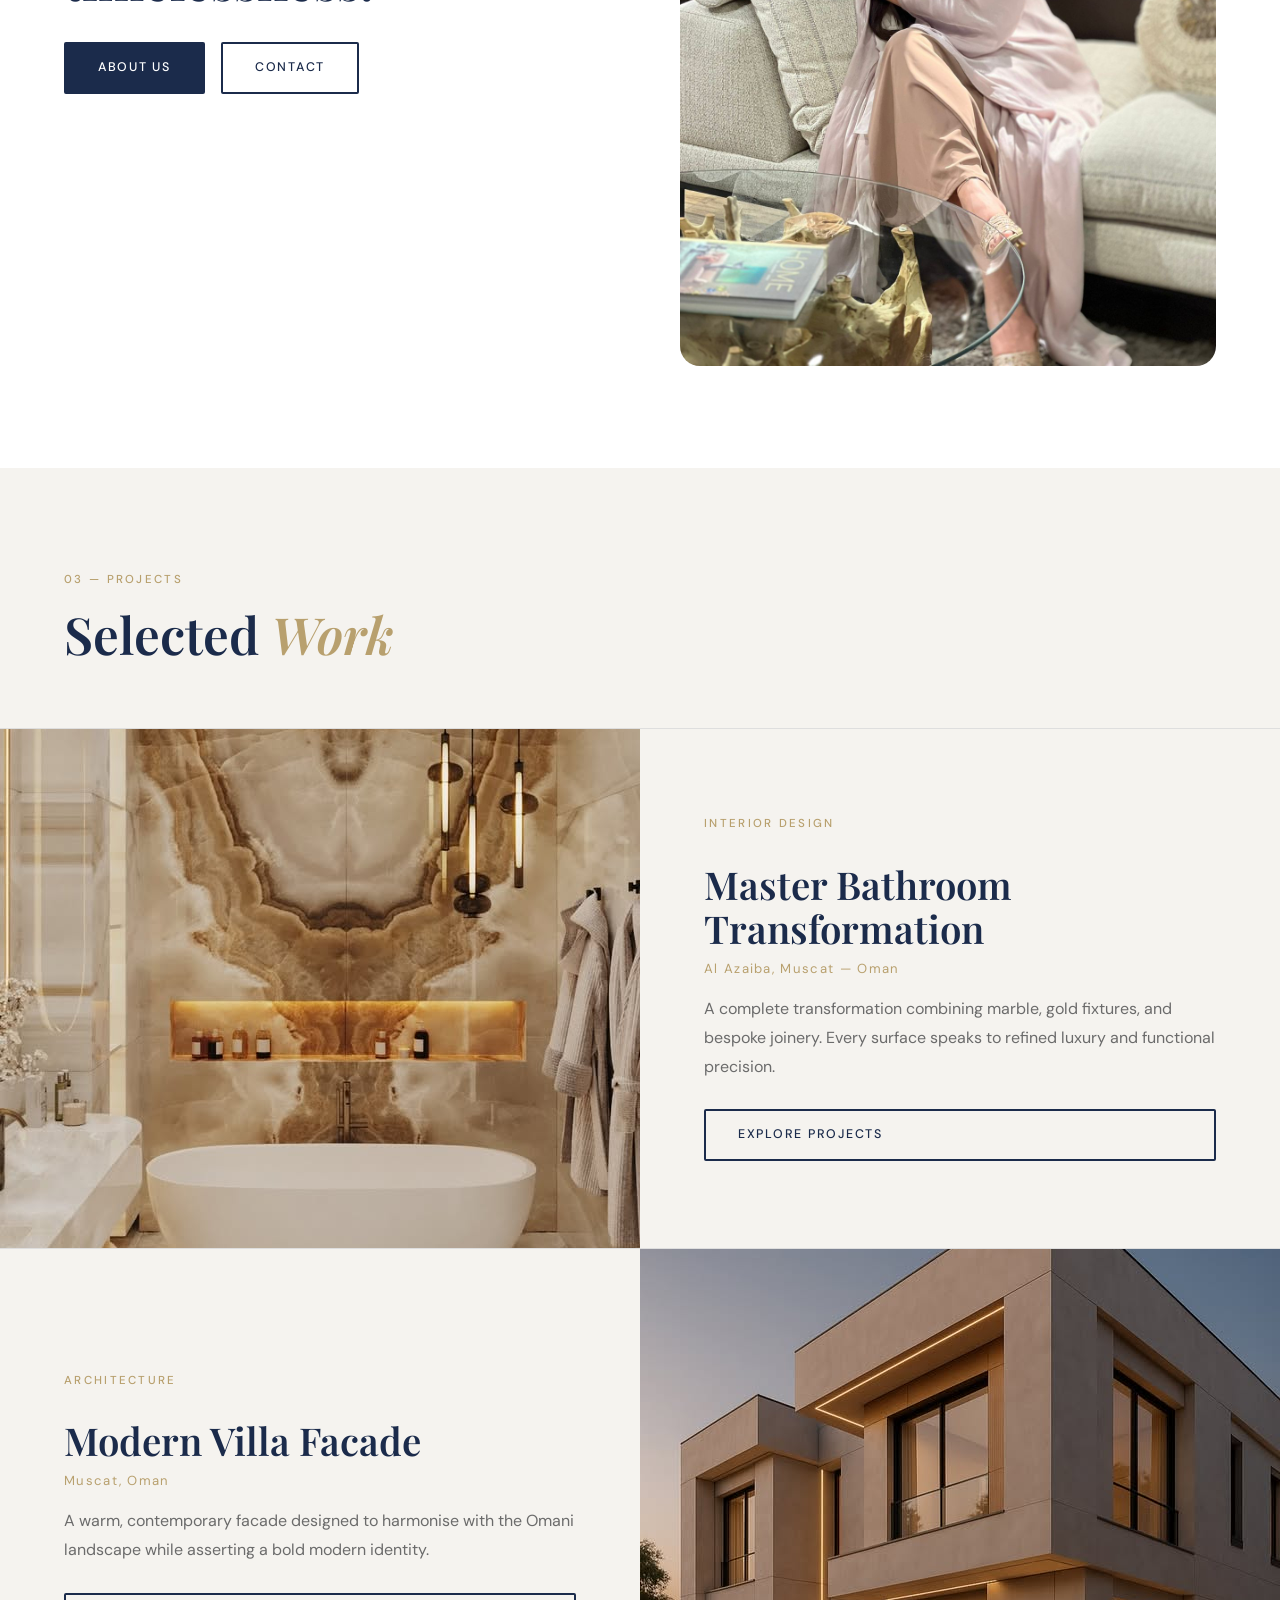
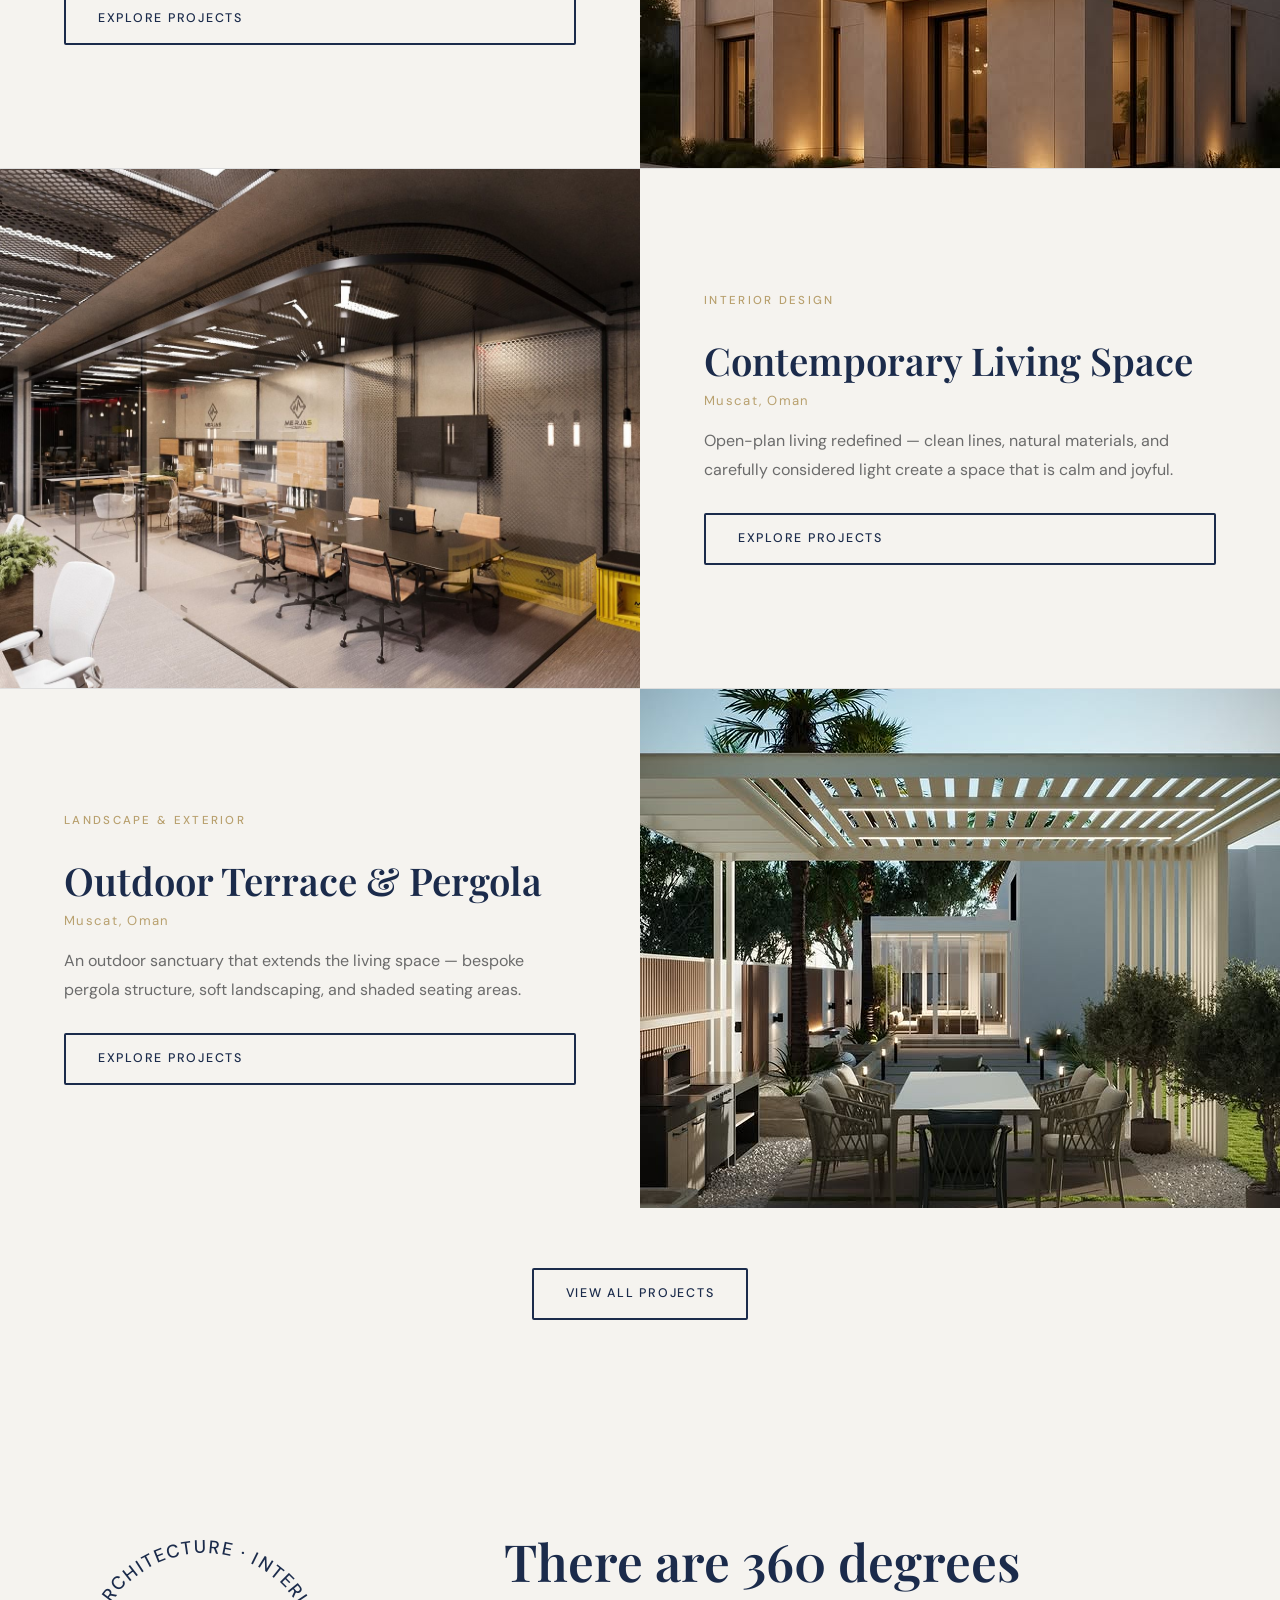
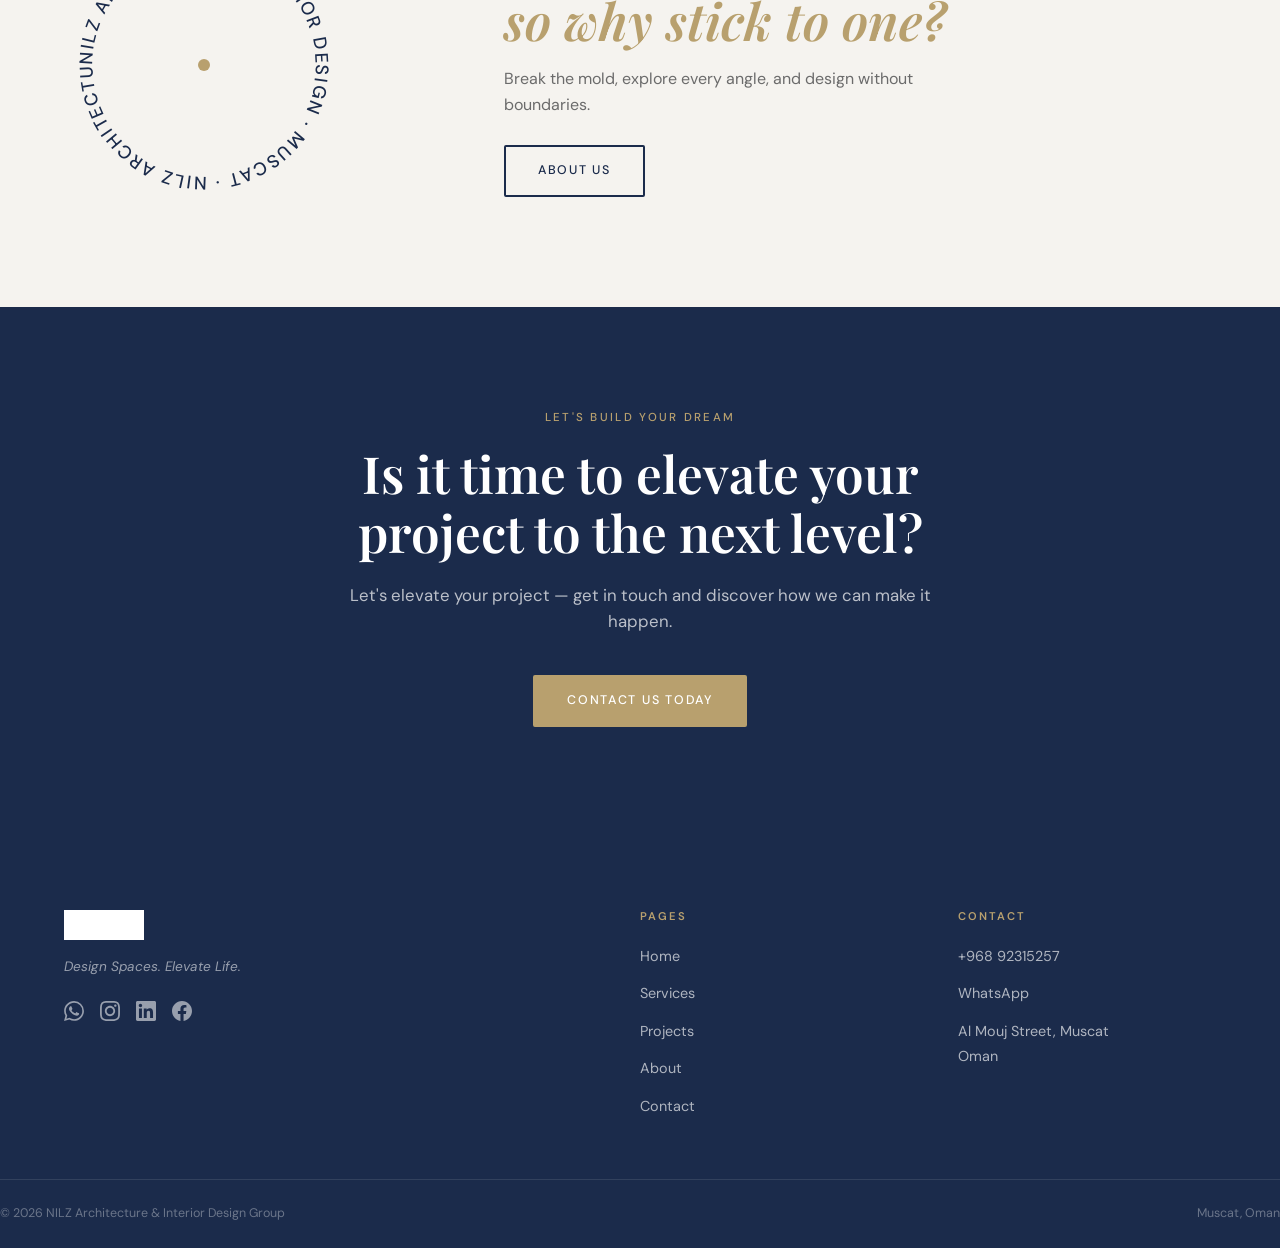
==== commit 1bc5961c: "feat(w2): complete 5-page site build — CSS, JS components, data files, all HTML pages, Netlify CMS -" ====
--- a/index.html
+++ b/index.html
@@ -1,260 +1,110 @@
 <!DOCTYPE html>
 <html lang="en">
 <head>
-    <meta charset="UTF-8">
-    <meta name="viewport" content="width=device-width, initial-scale=1.0">
-    <title>NILZ — Architecture & Interior Design Group</title>
-    <meta name="description" content="Niloufar Zanjani — Architect & Interior Designer based in Muscat, Oman. Designing modern, functional spaces.">
-    <link rel="preconnect" href="https://fonts.googleapis.com">
-    <link rel="preconnect" href="https://fonts.gstatic.com" crossorigin>
-    <link href="https://fonts.googleapis.com/css2?family=Raleway:ital,wght@0,200;0,300;0,400;0,500;0,600;1,200;1,300;1,400&family=Space+Mono:wght@400&display=swap" rel="stylesheet">
-    <link rel="icon" type="image/png" href="assets/images/logo.png">
-    <link rel="stylesheet" href="css/style.css">
+  <meta charset="UTF-8">
+  <meta name="viewport" content="width=device-width, initial-scale=1.0">
+  <title>NILZ — Architecture & Interior Design Group</title>
+  <meta name="description" content="Niloufar Zanjani — Architect & Interior Designer based in Muscat, Oman.">
+  <link rel="icon" type="image/png" href="assets/images/logo.png">
+  <link rel="preconnect" href="https://fonts.googleapis.com">
+  <link rel="preconnect" href="https://fonts.gstatic.com" crossorigin>
+  <link href="https://fonts.googleapis.com/css2?family=Playfair+Display:ital,wght@0,500;0,600;1,500;1,600&family=DM+Sans:wght@300;400;500&display=swap" rel="stylesheet">
+  <link rel="stylesheet" href="css/style.css">
 </head>
-<body>
+<body class="hero-page">
 
-    <!-- ─── Header ─────────────────────────────────── -->
-    <header id="header">
-        <div class="header-inner">
-            <a href="#hero" class="logo"><img src="assets/images/logo.png" alt="NILZ" class="logo-img"></a>
-            <nav>
-                <a href="#about">About</a>
-                <a href="#services">Services</a>
-                <a href="#projects">Projects</a>
-                <a href="#contact">Contact</a>
-            </nav>
+  <!-- ── Hero ───────────────────────────── -->
+  <section id="hero" class="hero-section">
+    <video class="hero-video" autoplay muted loop playsinline>
+      <source src="https://template3.nicolaipalmkvist.com/wp-content/uploads/2025/04/2video-background.mp4" type="video/mp4">
+    </video>
+    <div class="hero-overlay"></div>
+    <div class="hero-content container">
+      <p class="hero-eyebrow fade-up">NILZ — Muscat, Oman</p>
+      <h1 class="hero-headline display fade-up delay-1" data-cms="hero_headline">Design Spaces.<br>Elevate Life.</h1>
+      <p class="hero-sub fade-up delay-2" data-cms="hero_sub">Architecture &amp; Interior Design Group</p>
+      <div class="hero-actions fade-up delay-3">
+        <a href="projects.html" class="btn btn--gold">View Projects</a>
+        <a href="contact.html" class="btn btn--outline-light">Start a Project</a>
+      </div>
+    </div>
+    <div class="hero-scroll-hint">
+      <span>Scroll</span>
+      <div class="hero-scroll-line"></div>
+    </div>
+  </section>
+
+  <!-- ── Marquee ─────────────────────────── -->
+  <div class="marquee-track" aria-hidden="true">
+    <div class="marquee-inner">
+      <span>Architecture</span><span class="marquee-dot">·</span>
+      <span>Interior Design</span><span class="marquee-dot">·</span>
+      <span>Muscat</span><span class="marquee-dot">·</span>
+      <span>Oman</span><span class="marquee-dot">·</span>
+      <span>NILZ</span><span class="marquee-dot">·</span>
+      <span>13+ Years Experience</span><span class="marquee-dot">·</span>
+    </div>
+  </div>
+
+  <!-- ── About teaser ────────────────────── -->
+  <section class="section section--white about-teaser">
+    <div class="container about-teaser__inner">
+      <div class="about-teaser__left">
+        <span class="section-tag">About NILZ</span>
+        <h2 class="section-title fade-up" data-cms="about_quote">Architecture should speak of its time and place, but yearn for timelessness.</h2>
+        <div class="about-teaser__actions fade-up delay-1">
+          <a href="about.html" class="btn btn--solid">About Us</a>
+          <a href="contact.html" class="btn btn--outline">Contact</a>
         </div>
-    </header>
+      </div>
+      <div class="about-teaser__right fade-up">
+        <p data-cms="about_body">We are a team led by Niloufar Zanjani — architect and interior designer with over 13 years of professional experience.</p>
+        <img src="assets/images/portrait.jpg" alt="Niloufar Zanjani" class="about-teaser__img">
+      </div>
+    </div>
+  </section>
 
-    <!-- ─── Hero ──────────────────────────────────── -->
-    <section id="hero">
-        <div class="hero-accent-bar"></div>
-        <div class="hero-content">
-            <div class="hero-left">
-                <h1 class="hero-brand"><img src="assets/images/logo.png" alt="NILZ" class="hero-logo"></h1>
-                <p class="hero-sub"><span class="sub-gold">Arc</span><span class="sub-navy">hitecture</span><br><span class="sub-navy">Interior</span> <span class="sub-gold">Design Group</span></p>
-                <div class="hero-rule"></div>
-                <p class="hero-tagline">Design Spaces. Elevate Life.</p>
-                <a href="#projects" class="hero-cta">View Projects</a>
-            </div>
-            <div class="hero-right">
-                <img src="assets/images/line-art.jpeg" alt="" class="hero-img" aria-hidden="true">
-            </div>
-        </div>
-        <div class="hero-scroll">
-            <span>Scroll</span>
-            <div class="scroll-line"></div>
-        </div>
-    </section>
+  <!-- ── Stacked project cards ───────────── -->
+  <section class="section section--cream stacked-projects">
+    <div class="container">
+      <span class="section-tag">03 — Projects</span>
+      <h2 class="section-title fade-up">Selected <em>Work</em></h2>
+    </div>
+    <div id="home-projects" class="stacked-projects__list"></div>
+    <div class="container" style="text-align:center;margin-top:60px">
+      <a href="projects.html" class="btn btn--outline fade-up">View All Projects</a>
+    </div>
+  </section>
 
-    <!-- ─── About ─────────────────────────────────── -->
-    <section id="about" class="fade-in">
-        <div class="section-inner about-grid">
-            <div class="about-label">
-                <span class="section-tag">01 — About</span>
-            </div>
-            <div class="about-body">
-                <h2 class="section-title">Architect &amp; <em>Interior Designer</em></h2>
-                <p class="about-text">
-                    I am Niloufar Zanjani, architect and interior designer with over 13 years of professional experience across residential and commercial projects. My approach bridges modern art and engineering precision — creating spaces that are as functional as they are beautiful.
-                </p>
-                <p class="about-text">
-                    After a decade of design, construction supervision and project management, and three years of freelance practice in Oman, I now lead NILZ Architecture & Interior Design Group in Al Mouj, Muscat — and hold membership in the Oman Society of Engineers.
-                </p>
-                <p class="about-text">
-                    At NILZ, we believe quality of life is rooted in the spaces we inhabit. We are committed to turning your vision into an enduring reality — through authentic materials, meticulous detail, and the latest in architectural knowledge.
-                </p>
-                <div class="about-stats">
-                    <div class="stat">
-                        <span class="stat-number">13+</span>
-                        <span class="stat-label">Years Experience</span>
-                    </div>
-                    <div class="stat">
-                        <span class="stat-number">OSE</span>
-                        <span class="stat-label">Member</span>
-                    </div>
-                    <div class="stat">
-                        <span class="stat-number">M.Sc</span>
-                        <span class="stat-label">Architecture</span>
-                    </div>
-                </div>
-            </div>
-            <div class="about-photo">
-                <img src="assets/images/portrait.jpg" alt="Niloufar Zanjani — Architect &amp; Interior Designer">
-            </div>
-        </div>
-    </section>
+  <!-- ── Rotating 360° ───────────────────── -->
+  <div id="rotating-text-placeholder"></div>
 
-    <!-- ─── Services ──────────────────────────────── -->
-    <section id="services" class="fade-in services-section">
-        <div class="section-inner">
-            <div class="services-header">
-                <span class="section-tag">02 — Services</span>
-                <h2 class="section-title">What We <em>Offer</em></h2>
-            </div>
-            <div class="services-grid">
-                <div class="service-card">
-                    <div class="service-number">01</div>
-                    <h3>Interior Design<br>&amp; Execution</h3>
-                    <p>From concept to completion — expert supervision, workshop management, and intelligent material selection for spaces that exceed expectations.</p>
-                </div>
-                <div class="service-card">
-                    <div class="service-number">02</div>
-                    <h3>Architectural<br>Visualization</h3>
-                    <p>Photorealistic renders, architectural animations, and cinematic simulations that bring your project to life before a single brick is laid.</p>
-                </div>
-                <div class="service-card">
-                    <div class="service-number">03</div>
-                    <h3>Technical Design<br>&amp; BIM</h3>
-                    <p>Precision technical drawings and Building Information Modeling using Revit and AutoCAD to ensure accuracy at every stage of your project.</p>
-                </div>
-            </div>
-            <div class="tools-row">
-                <span class="tools-label">Tools &amp; Technologies</span>
-                <div class="tools-list">
-                    <span>3ds Max</span>
-                    <span>V-Ray</span>
-                    <span>Corona Renderer</span>
-                    <span>Unreal Engine</span>
-                    <span>Lumion</span>
-                    <span>SketchUp</span>
-                    <span>Revit</span>
-                    <span>AutoCAD</span>
-                </div>
-            </div>
-        </div>
-    </section>
+  <!-- ── CTA ─────────────────────────────── -->
+  <div id="cta-placeholder"></div>
 
-    <!-- ─── Projects ──────────────────────────────── -->
-    <section id="projects" class="fade-in">
-        <div class="section-inner">
-            <div class="projects-header">
-                <span class="section-tag">03 — Projects</span>
-                <h2 class="section-title">Selected <em>Work</em></h2>
-            </div>
+  <script src="https://identity.netlify.com/v1/netlify-identity-widget.js"></script>
+  <script>
+    if (window.netlifyIdentity) {
+      window.netlifyIdentity.on("init", user => {
+        if (!user) window.netlifyIdentity.on("login", () => document.location.href = "/admin/");
+      });
+    }
+  </script>
+  <script type="module">
+    import { initHeader } from './js/components/header.js';
+    import { initFooter } from './js/components/footer.js';
+    import { initCTA    } from './js/components/cta.js';
+    import { initRotatingText } from './js/components/rotating-text.js';
+    import { renderHomeProjects, renderSiteContent } from './js/content.js';
+    import { init as initMain } from './js/main.js';
 
-            <div class="projects-grid">
-
-                <!--
-                    TO ADD IMAGES: save project photos from Instagram into assets/images/
-                    then set the style attribute: style="background-image: url('assets/images/project-1.jpg')"
-                -->
-
-                <!-- Project 1 — Large -->
-                <article class="project-card project-large">
-                    <div class="project-img" role="img" aria-label="Master Bathroom Transformation" style="background-image: url('assets/images/project-1.jpg')">
-                        <div class="project-overlay">
-                            <span class="project-cat">Interior Design</span>
-                            <h3 class="project-name">Master Bathroom<br>Transformation</h3>
-                            <p class="project-loc">Al Azaiba, Muscat — Oman</p>
-                        </div>
-                    </div>
-                </article>
-
-                <!-- Project 2 -->
-                <article class="project-card">
-                    <div class="project-img" role="img" aria-label="Modern Villa Facade" style="background-image: url('assets/images/project-2.jpg')">
-                        <div class="project-overlay">
-                            <span class="project-cat">Architecture</span>
-                            <h3 class="project-name">Modern Villa<br>Facade</h3>
-                            <p class="project-loc">Muscat, Oman</p>
-                        </div>
-                    </div>
-                </article>
-
-                <!-- Project 3 -->
-                <article class="project-card">
-                    <div class="project-img" role="img" aria-label="Contemporary Living Space" style="background-image: url('assets/images/project-3.jpg')">
-                        <div class="project-overlay">
-                            <span class="project-cat">Interior Design</span>
-                            <h3 class="project-name">Modern<br>Office Design</h3>
-                            <p class="project-loc">Muscat, Oman</p>
-                        </div>
-                    </div>
-                </article>
-
-                <!-- Project 4 — Large -->
-                <article class="project-card project-large">
-                    <div class="project-img" role="img" aria-label="Outdoor Terrace and Pergola" style="background-image: url('assets/images/project-4.jpg')">
-                        <div class="project-overlay">
-                            <span class="project-cat">Landscape &amp; Exterior</span>
-                            <h3 class="project-name">Outdoor Terrace<br>&amp; Pergola</h3>
-                            <p class="project-loc">Muscat, Oman</p>
-                        </div>
-                    </div>
-                </article>
-
-                <!-- Project 5 -->
-                <article class="project-card">
-                    <div class="project-img" role="img" aria-label="Master Bedroom and Dressing Suite" style="background-image: url('assets/images/project-5.jpg')">
-                        <div class="project-overlay">
-                            <span class="project-cat">Interior Design</span>
-                            <h3 class="project-name">Master Bedroom<br>&amp; Dressing Suite</h3>
-                            <p class="project-loc">Muscat, Oman</p>
-                        </div>
-                    </div>
-                </article>
-
-            </div>
-
-            <div class="projects-cta">
-                <a href="https://www.instagram.com/nilz_architecture.atelier" target="_blank" rel="noopener" class="btn-outline">View All Projects on Instagram &rarr;</a>
-            </div>
-        </div>
-    </section>
-
-    <!-- ─── Contact ───────────────────────────────── -->
-    <section id="contact" class="fade-in contact-section">
-        <div class="contact-inner">
-            <div class="contact-left">
-                <span class="section-tag light">04 — Contact</span>
-                <h2 class="section-title light">Let's Create<br><em>Together</em></h2>
-                <p class="contact-tagline">Design Spaces. Elevate Life.</p>
-            </div>
-            <div class="contact-right">
-                <div class="contact-item">
-                    <span class="contact-label">Phone &amp; WhatsApp</span>
-                    <a href="tel:+96892315257" class="contact-value">+968 92315257</a>
-                </div>
-                <div class="contact-item">
-                    <span class="contact-label">Location</span>
-                    <span class="contact-value">Al Mouj Street, Muscat<br>Oman</span>
-                </div>
-                <div class="contact-item">
-                    <span class="contact-label">Instagram</span>
-                    <a href="https://www.instagram.com/nilz_architecture.atelier" target="_blank" rel="noopener" class="contact-value">@nilz_architecture.atelier</a>
-                </div>
-                <div class="contact-item">
-                    <span class="contact-label">Follow Us</span>
-                    <div class="social-links">
-                        <!-- WhatsApp -->
-                        <a href="https://api.whatsapp.com/send?phone=96892315257" target="_blank" rel="noopener" class="social-link" aria-label="WhatsApp">
-                            <svg viewBox="0 0 24 24" fill="currentColor" xmlns="http://www.w3.org/2000/svg"><path d="M17.472 14.382c-.297-.149-1.758-.867-2.03-.967-.273-.099-.471-.148-.67.15-.197.297-.767.966-.94 1.164-.173.199-.347.223-.644.075-.297-.15-1.255-.463-2.39-1.475-.883-.788-1.48-1.761-1.653-2.059-.173-.297-.018-.458.13-.606.134-.133.298-.347.446-.52.149-.174.198-.298.298-.497.099-.198.05-.371-.025-.52-.075-.149-.669-1.612-.916-2.207-.242-.579-.487-.5-.669-.51-.173-.008-.371-.01-.57-.01-.198 0-.52.074-.792.372-.272.297-1.04 1.016-1.04 2.479 0 1.462 1.065 2.875 1.213 3.074.149.198 2.096 3.2 5.077 4.487.709.306 1.262.489 1.694.625.712.227 1.36.195 1.871.118.571-.085 1.758-.719 2.006-1.413.248-.694.248-1.289.173-1.413-.074-.124-.272-.198-.57-.347m-5.421 7.403h-.004a9.87 9.87 0 01-5.031-1.378l-.361-.214-3.741.982.998-3.648-.235-.374a9.86 9.86 0 01-1.51-5.26c.001-5.45 4.436-9.884 9.888-9.884 2.64 0 5.122 1.03 6.988 2.898a9.825 9.825 0 012.893 6.994c-.003 5.45-4.437 9.884-9.885 9.884m8.413-18.297A11.815 11.815 0 0012.05 0C5.495 0 .16 5.335.157 11.892c0 2.096.547 4.142 1.588 5.945L.057 24l6.305-1.654a11.882 11.882 0 005.683 1.448h.005c6.554 0 11.89-5.335 11.893-11.893a11.821 11.821 0 00-3.48-8.413z"/></svg>
-                        </a>
-                        <!-- Instagram -->
-                        <a href="https://www.instagram.com/nilz_architecture.atelier" target="_blank" rel="noopener" class="social-link" aria-label="Instagram">
-                            <svg viewBox="0 0 24 24" fill="currentColor" xmlns="http://www.w3.org/2000/svg"><path d="M12 2.163c3.204 0 3.584.012 4.85.07 3.252.148 4.771 1.691 4.919 4.919.058 1.265.069 1.645.069 4.849 0 3.205-.012 3.584-.069 4.849-.149 3.225-1.664 4.771-4.919 4.919-1.266.058-1.644.07-4.85.07-3.204 0-3.584-.012-4.849-.07-3.26-.149-4.771-1.699-4.919-4.92-.058-1.265-.07-1.644-.07-4.849 0-3.204.013-3.583.07-4.849.149-3.227 1.664-4.771 4.919-4.919 1.266-.057 1.645-.069 4.849-.069zm0-2.163c-3.259 0-3.667.014-4.947.072-4.358.2-6.78 2.618-6.98 6.98-.059 1.281-.073 1.689-.073 4.948 0 3.259.014 3.668.072 4.948.2 4.358 2.618 6.78 6.98 6.98 1.281.058 1.689.072 4.948.072 3.259 0 3.668-.014 4.948-.072 4.354-.2 6.782-2.618 6.979-6.98.059-1.28.073-1.689.073-4.948 0-3.259-.014-3.667-.072-4.947-.196-4.354-2.617-6.78-6.979-6.98-1.281-.059-1.69-.073-4.949-.073zm0 5.838c-3.403 0-6.162 2.759-6.162 6.162s2.759 6.163 6.162 6.163 6.162-2.759 6.162-6.163c0-3.403-2.759-6.162-6.162-6.162zm0 10.162c-2.209 0-4-1.79-4-4 0-2.209 1.791-4 4-4s4 1.791 4 4c0 2.21-1.791 4-4 4zm6.406-11.845c-.796 0-1.441.645-1.441 1.44s.645 1.44 1.441 1.44c.795 0 1.439-.645 1.439-1.44s-.644-1.44-1.439-1.44z"/></svg>
-                        </a>
-                        <!-- LinkedIn -->
-                        <a href="https://www.linkedin.com/in/niloufar-zanjani-2888a4271" target="_blank" rel="noopener" class="social-link" aria-label="LinkedIn">
-                            <svg viewBox="0 0 24 24" fill="currentColor" xmlns="http://www.w3.org/2000/svg"><path d="M20.447 20.452h-3.554v-5.569c0-1.328-.027-3.037-1.852-3.037-1.853 0-2.136 1.445-2.136 2.939v5.667H9.351V9h3.414v1.561h.046c.477-.9 1.637-1.85 3.37-1.85 3.601 0 4.267 2.37 4.267 5.455v6.286zM5.337 7.433c-1.144 0-2.063-.926-2.063-2.065 0-1.138.92-2.063 2.063-2.063 1.14 0 2.064.925 2.064 2.063 0 1.139-.925 2.065-2.064 2.065zm1.782 13.019H3.555V9h3.564v11.452zM22.225 0H1.771C.792 0 0 .774 0 1.729v20.542C0 23.227.792 24 1.771 24h20.451C23.2 24 24 23.227 24 22.271V1.729C24 .774 23.2 0 22.222 0h.003z"/></svg>
-                        </a>
-                        <!-- Facebook -->
-                        <a href="https://www.facebook.com/share/1Hh7Pq64TZ/?mibextid=wwXIfr" target="_blank" rel="noopener" class="social-link" aria-label="Facebook">
-                            <svg viewBox="0 0 24 24" fill="currentColor" xmlns="http://www.w3.org/2000/svg"><path d="M24 12.073c0-6.627-5.373-12-12-12s-12 5.373-12 12c0 5.99 4.388 10.954 10.125 11.854v-8.385H7.078v-3.47h3.047V9.43c0-3.007 1.792-4.669 4.533-4.669 1.312 0 2.686.235 2.686.235v2.953H15.83c-1.491 0-1.956.925-1.956 1.874v2.25h3.328l-.532 3.47h-2.796v8.385C19.612 23.027 24 18.062 24 12.073z"/></svg>
-                        </a>
-                    </div>
-                </div>
-            </div>
-        </div>
-    </section>
-
-    <!-- ─── Footer ────────────────────────────────── -->
-    <footer>
-        <span>&copy; 2025 NILZ Architecture Interior Design Group</span>
-        <span>Muscat, Oman</span>
-    </footer>
-
-    <script src="js/main.js"></script>
+    initHeader();
+    initFooter();
+    initCTA('#cta-placeholder');
+    initRotatingText('#rotating-text-placeholder');
+    await renderHomeProjects('#home-projects');
+    await renderSiteContent('home');
+    initMain();
+  </script>
 </body>
 </html>
--- a/css/style.css
+++ b/css/style.css
@@ -1,811 +1,813 @@
-/* ═══════════════════════════════════════════════════════
-   NILZ — Architecture & Interior Design Group
-   Stylesheet — Minimal Luxury
-   ═══════════════════════════════════════════════════════ */
-
-/* ─── Reset ─────────────────────────────────────────── */
-*, *::before, *::after {
-    margin: 0;
-    padding: 0;
-    box-sizing: border-box;
-}
-
-/* ─── Variables ─────────────────────────────────────── */
+/* ═══════════════════════════════════════════
+   NILZ W2 — style.css
+   ═══════════════════════════════════════════ */
+
+/* ─── Tokens ─────────────────────────────── */
 :root {
-    --navy:   #1B2B4B;
-    --white:  #FFFFFF;
-    --cream:  #F5F3EF;
-    --gold:   #B8A06E;
-    --gray:   #9A9A9A;
-    --light-gray: #E8E6E1;
-    --dark:   #2A2A2A;
-
-    --font-sans:  'Raleway', system-ui, sans-serif;
-
-    --max-w: 1320px;
-    --section-pad: 120px;
-    --h-pad: 60px;
-}
-
-/* ─── Base ───────────────────────────────────────────── */
-html {
-    scroll-behavior: smooth;
-    font-size: 18px;
-    -webkit-font-smoothing: antialiased;
-}
-
+  --navy:   #1B2B4B;
+  --gold:   #B8A06E;
+  --cream:  #F5F3EF;
+  --white:  #FFFFFF;
+  --gray:   #6B6B6B;
+  --dark:   #111111;
+
+  --font-display: 'Playfair Display', serif;
+  --font-body:    'DM Sans', sans-serif;
+
+  --max-w: 1280px;
+  --pad:   clamp(24px, 5vw, 80px);
+  --section-pad: clamp(64px, 8vw, 120px);
+
+  --ease: cubic-bezier(0.4, 0, 0.2, 1);
+  --radius: 8px;
+}
+
+/* ─── Reset ──────────────────────────────── */
+*, *::before, *::after { box-sizing: border-box; margin: 0; padding: 0; }
+html { scroll-behavior: smooth; }
 body {
-    font-family: var(--font-sans);
+  font-family: var(--font-body);
+  background: var(--cream);
+  color: var(--navy);
+  line-height: 1.6;
+  -webkit-font-smoothing: antialiased;
+}
+img, video { display: block; max-width: 100%; }
+a { color: inherit; text-decoration: none; }
+button { cursor: pointer; border: none; background: none; font: inherit; }
+ul { list-style: none; }
+
+/* ─── Typography ─────────────────────────── */
+h1, h2, h3, h4 {
+  font-family: var(--font-display);
+  font-weight: 600;
+  line-height: 1.15;
+}
+.display {
+  font-size: clamp(2.8rem, 6vw, 5.5rem);
+  font-weight: 500;
+  line-height: 1.1;
+}
+.section-title {
+  font-size: clamp(2rem, 4vw, 3.5rem);
+  font-weight: 600;
+}
+.section-tag {
+  font-family: var(--font-body);
+  font-size: 0.72rem;
+  font-weight: 500;
+  letter-spacing: 0.2em;
+  text-transform: uppercase;
+  color: var(--gold);
+  display: block;
+  margin-bottom: 16px;
+}
+
+/* ─── Layout utilities ───────────────────── */
+.container {
+  max-width: var(--max-w);
+  margin: 0 auto;
+  padding: 0 var(--pad);
+}
+.section { padding: var(--section-pad) 0; }
+.section--dark { background: var(--navy); color: var(--white); }
+.section--navy { background: var(--navy); color: var(--white); }
+.section--cream { background: var(--cream); }
+.section--white { background: var(--white); }
+
+/* ─── Buttons ────────────────────────────── */
+.btn {
+  display: inline-flex;
+  align-items: center;
+  gap: 10px;
+  padding: 14px 32px;
+  font-family: var(--font-body);
+  font-size: 0.78rem;
+  font-weight: 500;
+  letter-spacing: 0.14em;
+  text-transform: uppercase;
+  border-radius: 2px;
+  transition: background 0.3s var(--ease), color 0.3s var(--ease), border-color 0.3s var(--ease);
+}
+.btn--solid {
+  background: var(--navy);
+  color: var(--white);
+  border: 2px solid var(--navy);
+}
+.btn--solid:hover { background: var(--gold); border-color: var(--gold); }
+.btn--outline {
+  background: transparent;
+  color: var(--navy);
+  border: 2px solid var(--navy);
+}
+.btn--outline:hover { background: var(--navy); color: var(--white); }
+.btn--outline-light {
+  background: transparent;
+  color: var(--white);
+  border: 2px solid rgba(255,255,255,0.5);
+}
+.btn--outline-light:hover { background: var(--white); color: var(--navy); }
+.btn--gold {
+  background: var(--gold);
+  color: var(--white);
+  border: 2px solid var(--gold);
+}
+.btn--gold:hover { background: var(--navy); border-color: var(--navy); }
+
+/* ─── Fade-in on scroll ──────────────────── */
+.fade-up {
+  opacity: 0;
+  transform: translateY(40px);
+  transition: opacity 0.7s var(--ease), transform 0.7s var(--ease);
+}
+.fade-up.visible {
+  opacity: 1;
+  transform: translateY(0);
+}
+.fade-up.delay-1 { transition-delay: 0.1s; }
+.fade-up.delay-2 { transition-delay: 0.2s; }
+.fade-up.delay-3 { transition-delay: 0.35s; }
+
+/* ─── Page hero (inner pages) ────────────── */
+.page-hero {
+  height: 55vh;
+  min-height: 360px;
+  background: var(--navy);
+  display: flex;
+  align-items: flex-end;
+  padding: 0 var(--pad);
+  padding-bottom: var(--section-pad);
+  position: relative;
+  overflow: hidden;
+}
+.page-hero__bg {
+  position: absolute;
+  inset: 0;
+  object-fit: cover;
+  width: 100%;
+  height: 100%;
+  opacity: 0.25;
+}
+.page-hero__content { position: relative; z-index: 1; max-width: var(--max-w); width: 100%; margin: 0 auto; }
+.page-hero__tag { color: var(--gold); }
+.page-hero__title { color: var(--white); font-size: clamp(2.2rem, 5vw, 4rem); }
+
+/* ─── Header ─────────────────────────────── */
+#site-header {
+  position: fixed;
+  top: 0; left: 0; right: 0;
+  z-index: 100;
+  padding: 20px 0;
+  transition: background 0.4s var(--ease), padding 0.4s var(--ease), box-shadow 0.4s var(--ease);
+}
+#site-header.scrolled {
+  background: var(--white);
+  padding: 12px 0;
+  box-shadow: 0 2px 20px rgba(0,0,0,0.08);
+}
+.header-inner {
+  display: flex;
+  align-items: center;
+  gap: 40px;
+}
+.header-logo__img { height: 32px; width: auto; }
+.header-nav { margin-left: auto; }
+.header-nav ul { display: flex; gap: 40px; }
+.header-nav a {
+  font-family: var(--font-body);
+  font-size: 0.78rem;
+  font-weight: 500;
+  letter-spacing: 0.12em;
+  text-transform: uppercase;
+  color: var(--navy);
+  transition: color 0.3s;
+}
+.header-nav a:hover,
+.header-nav a.active { color: var(--gold); }
+
+/* On hero pages header starts transparent with white text */
+.hero-page #site-header:not(.scrolled) .header-nav a { color: var(--white); }
+.hero-page #site-header:not(.scrolled) .header-cta {
+  color: var(--white);
+  border-color: rgba(255,255,255,0.6);
+}
+.hero-page #site-header:not(.scrolled) .header-logo__img {
+  filter: brightness(0) invert(1);
+}
+
+.header-cta { margin-left: 24px; padding: 10px 22px; font-size: 0.72rem; }
+.header-burger { display: none; flex-direction: column; gap: 5px; padding: 4px; }
+.header-burger span {
+  display: block; width: 24px; height: 2px;
+  background: var(--navy); transition: all 0.3s;
+}
+.hero-page #site-header:not(.scrolled) .header-burger span { background: var(--white); }
+
+@media (max-width: 900px) {
+  .header-nav { display: none; }
+  .header-nav.open {
+    display: flex;
+    position: fixed;
+    inset: 0;
     background: var(--white);
-    color: var(--dark);
-    overflow-x: hidden;
-}
-
-img {
-    display: block;
-    width: 100%;
-    height: 100%;
-    object-fit: cover;
-}
-
-/* ─── Header ─────────────────────────────────────────── */
-#header {
-    position: fixed;
-    top: 0;
-    left: 0;
-    right: 0;
-    z-index: 100;
-    padding: 28px var(--h-pad);
-    transition: background 0.5s ease, box-shadow 0.5s ease, padding 0.4s ease;
-}
-
-#header.scrolled {
-    background: rgba(255, 255, 255, 0.96);
-    box-shadow: 0 1px 0 rgba(0, 0, 0, 0.07);
-    backdrop-filter: blur(12px);
-    -webkit-backdrop-filter: blur(12px);
-    padding: 20px var(--h-pad);
-}
-
-.header-inner {
-    max-width: var(--max-w);
-    margin: 0 auto;
-    display: flex;
-    align-items: center;
-    justify-content: space-between;
-}
-
-.logo {
-    text-decoration: none;
-    display: flex;
-    align-items: center;
-}
-
-.logo-img {
-    height: 28px;
-    width: auto;
-    display: block;
-}
-
-.logo:hover .logo-img {
-    opacity: 0.75;
-    transition: opacity 0.3s;
-}
-
-nav {
-    display: flex;
-    gap: 48px;
-}
-
-nav a {
-    font-family: var(--font-sans);
-    font-weight: 300;
-    font-size: 0.78rem;
-    letter-spacing: 0.22em;
-    text-transform: uppercase;
-    color: var(--dark);
-    text-decoration: none;
-    transition: color 0.3s;
-    position: relative;
-}
-
-nav a::after {
-    content: '';
-    position: absolute;
-    bottom: -3px;
-    left: 0;
-    width: 0;
-    height: 1px;
-    background: var(--gold);
-    transition: width 0.3s ease;
-}
-
-nav a:hover { color: var(--gold); }
-nav a:hover::after { width: 100%; }
-
-
-/* ─── Hero ───────────────────────────────────────────── */
-#hero {
-    position: relative;
-    min-height: 100vh;
-    display: flex;
-    align-items: center;
-    background: var(--white);
-    padding: 100px var(--h-pad) 80px;
-    overflow: hidden;
-}
-
-.hero-accent-bar {
-    position: absolute;
-    left: 0;
-    top: 0;
-    bottom: 0;
-    width: 7px;
-    background: var(--navy);
-}
-
-.hero-content {
-    max-width: var(--max-w);
-    margin: 0 auto;
-    display: grid;
-    grid-template-columns: 1fr 1.1fr;
-    align-items: center;
-    gap: 60px;
-    width: 100%;
-}
-
-.hero-brand {
-    line-height: 1;
-    margin-bottom: 14px;
-}
-
-.hero-logo {
-    width: clamp(220px, 38vw, 420px);
-    height: auto;
-    display: block;
-}
-
-.hero-sub {
-    font-family: var(--font-sans);
-    font-weight: 600;
-    font-size: 0.74rem;
-    letter-spacing: 0.42em;
-    text-transform: uppercase;
-    color: var(--navy);
-    line-height: 2.4;
-    margin-bottom: 28px;
-}
-
-.sub-gold { color: var(--navy); }
-.sub-navy { color: var(--navy); }
-
-.hero-rule {
-    width: 44px;
-    height: 1px;
-    background: var(--navy);
-    margin-bottom: 28px;
-}
-
-.hero-tagline {
-    font-family: var(--font-sans);
-    font-weight: 300;
-    font-size: 1.45rem;
-    font-style: italic;
-    color: var(--gray);
-    margin-bottom: 52px;
-    letter-spacing: 0.06em;
-}
-
-.hero-cta {
-    display: inline-flex;
-    align-items: center;
-    gap: 10px;
-    font-family: var(--font-sans);
-    font-weight: 300;
-    font-size: 0.72rem;
-    letter-spacing: 0.28em;
-    text-transform: uppercase;
-    color: var(--navy);
-    text-decoration: none;
-    border-bottom: 1px solid var(--navy);
-    padding-bottom: 5px;
-    transition: color 0.3s, border-color 0.3s, gap 0.3s;
-}
-
-.hero-cta:hover {
-    color: var(--gold);
-    border-color: var(--gold);
-    gap: 16px;
-}
-
-.hero-img {
-    width: 100%;
-    max-width: 540px;
-    border-radius: 20px;
-    margin-left: auto;
-    display: block;
-    object-fit: contain;
-    height: auto;
-}
-
-.hero-scroll {
-    position: absolute;
-    bottom: 44px;
-    right: var(--h-pad);
-    display: flex;
-    flex-direction: column;
-    align-items: center;
-    gap: 14px;
-}
-
-.hero-scroll span {
-    font-family: var(--font-sans);
-    font-weight: 300;
-    font-size: 0.62rem;
-    letter-spacing: 0.3em;
-    text-transform: uppercase;
-    color: var(--gray);
-    writing-mode: vertical-rl;
-}
-
-.scroll-line {
-    width: 1px;
-    height: 56px;
-    background: linear-gradient(to bottom, var(--gray), transparent);
-    animation: scrollPulse 2.2s ease-in-out infinite;
-}
-
-@keyframes scrollPulse {
-    0%, 100% { opacity: 0.35; transform: scaleY(0.9); }
-    50%       { opacity: 1;    transform: scaleY(1);   }
-}
-
-
-/* ─── Section Shared ─────────────────────────────────── */
-.section-inner {
-    max-width: var(--max-w);
-    margin: 0 auto;
-    padding: 0 var(--h-pad);
-}
-
-.section-tag {
-    display: block;
-    font-family: var(--font-sans);
-    font-weight: 300;
-    font-size: 0.75rem;
-    letter-spacing: 0.32em;
-    text-transform: uppercase;
-    color: var(--gold);
-    margin-bottom: 22px;
-}
-
-.section-title {
-    font-family: var(--font-sans);
-    font-weight: 200;
-    font-size: clamp(2.6rem, 4.5vw, 4.2rem);
-    color: var(--navy);
-    line-height: 1.15;
-}
-
-.section-title em {
-    font-style: italic;
-    font-weight: 400;
-    color: var(--navy);
-}
-
-/* ─── Fade-in Animation ──────────────────────────────── */
-.fade-in {
-    opacity: 0;
-    transform: translateY(28px);
-    transition: opacity 0.9s ease, transform 0.9s ease;
-}
-
-.fade-in.visible {
-    opacity: 1;
-    transform: translateY(0);
-}
-
-
-/* ─── About ──────────────────────────────────────────── */
-#about {
-    padding: var(--section-pad) 0;
-    background: var(--cream);
-}
-
-.about-grid {
-    display: grid;
-    grid-template-columns: 110px 1fr 340px;
-    gap: 64px;
-    align-items: start;
-}
-
-.about-label {
-    padding-top: 6px;
-}
-
-.about-text {
-    font-family: var(--font-sans);
-    font-weight: 300;
-    font-size: 1.02rem;
-    line-height: 1.95;
-    color: var(--dark);
-    margin-bottom: 20px;
-    opacity: 0.82;
-}
-
-.about-text:first-of-type {
-    margin-top: 16px;
-}
-
-.about-stats {
-    display: flex;
-    gap: 52px;
-    margin-top: 52px;
-    padding-top: 36px;
-    border-top: 1px solid rgba(27, 43, 75, 0.12);
-}
-
-.stat-number {
-    display: block;
-    font-family: var(--font-sans);
-    font-weight: 300;
-    font-size: 2.4rem;
-    color: var(--navy);
-    letter-spacing: 0.04em;
-    line-height: 1;
-}
-
-.stat-label {
-    display: block;
-    font-family: var(--font-sans);
-    font-weight: 300;
-    font-size: 0.68rem;
-    letter-spacing: 0.22em;
-    text-transform: uppercase;
-    color: var(--gray);
-    margin-top: 8px;
-}
-
-.about-photo {
-    position: relative;
-}
-
-.about-photo img {
-    width: 100%;
-    aspect-ratio: 3 / 4;
-    border-radius: 20px;
-    object-fit: cover;
-    display: block;
-}
-
-.photo-placeholder {
-    width: 100%;
-    aspect-ratio: 3 / 4;
-    background: #D2CEC8;
-    background-image:
-        repeating-linear-gradient(
-            -45deg,
-            transparent,
-            transparent 24px,
-            rgba(255,255,255,0.06) 24px,
-            rgba(255,255,255,0.06) 25px
-        );
-    display: flex;
     align-items: center;
     justify-content: center;
-    font-family: var(--font-sans);
-    font-weight: 300;
-    font-size: 0.7rem;
-    letter-spacing: 0.22em;
-    color: rgba(255,255,255,0.6);
-    text-transform: uppercase;
-}
-
-
-/* ─── Services ───────────────────────────────────────── */
-.services-section {
-    padding: var(--section-pad) 0;
-    background: var(--white);
-}
-
-.services-header {
-    margin-bottom: 72px;
-}
-
-.services-grid {
-    display: grid;
-    grid-template-columns: repeat(3, 1fr);
-    gap: 1px;
-    background: rgba(27, 43, 75, 0.1);
-    border: 1px solid rgba(27, 43, 75, 0.1);
-}
-
-.service-card {
-    background: var(--white);
-    padding: 56px 40px 52px;
-    transition: background 0.35s ease;
-}
-
-.service-card:hover {
-    background: var(--cream);
-}
-
-.service-number {
-    font-family: var(--font-sans);
-    font-size: 0.9rem;
-    color: var(--gold);
-    letter-spacing: 0.12em;
-    margin-bottom: 28px;
-}
-
-.service-card h3 {
-    font-family: var(--font-sans);
-    font-weight: 300;
-    font-size: 1.75rem;
-    color: var(--navy);
-    line-height: 1.3;
-    margin-bottom: 22px;
-    letter-spacing: 0.02em;
-}
-
-.service-card p {
-    font-family: var(--font-sans);
-    font-weight: 300;
-    font-size: 0.95rem;
-    line-height: 1.85;
-    color: var(--gray);
-}
-
-.tools-row {
-    margin-top: 64px;
-    padding-top: 40px;
-    border-top: 1px solid var(--light-gray);
-    display: flex;
-    align-items: center;
-    gap: 44px;
-    flex-wrap: wrap;
-}
-
-.tools-label {
-    font-family: var(--font-sans);
-    font-weight: 300;
-    font-size: 0.68rem;
-    letter-spacing: 0.28em;
-    text-transform: uppercase;
-    color: var(--gray);
-    white-space: nowrap;
-}
-
-.tools-list {
-    display: flex;
-    flex-wrap: wrap;
-    gap: 10px 36px;
-}
-
-.tools-list span {
-    font-family: var(--font-sans);
-    font-weight: 300;
-    font-size: 0.8rem;
-    letter-spacing: 0.1em;
-    color: var(--navy);
-}
-
-
-/* ─── Projects ───────────────────────────────────────── */
-#projects {
-    padding: var(--section-pad) 0;
-    background: var(--cream);
-}
-
-.projects-header {
-    margin-bottom: 60px;
-}
-
+    z-index: 99;
+  }
+  .header-nav.open ul { flex-direction: column; align-items: center; gap: 32px; }
+  .header-nav.open a { font-size: 1.5rem; letter-spacing: 0.1em; }
+  .header-cta { display: none; }
+  .header-burger { display: flex; margin-left: auto; z-index: 101; }
+}
+
+/* ─── Footer ─────────────────────────────── */
+#site-footer {
+  background: var(--navy);
+  color: var(--white);
+  padding-top: 80px;
+}
+.footer-inner {
+  display: grid;
+  grid-template-columns: 2fr 1fr 1fr;
+  gap: 60px;
+  padding-bottom: 60px;
+  border-bottom: 1px solid rgba(255,255,255,0.1);
+}
+.footer-logo { height: 30px; margin-bottom: 16px; filter: brightness(0) invert(1); }
+.footer-tagline { font-size: 0.85rem; color: rgba(255,255,255,0.55); margin-bottom: 24px; font-style: italic; }
+.footer-social { display: flex; gap: 16px; }
+.footer-social a { color: rgba(255,255,255,0.55); transition: color 0.3s; }
+.footer-social a:hover { color: var(--gold); }
+.footer-social svg { width: 20px; height: 20px; }
+.footer-heading {
+  font-family: var(--font-body);
+  font-size: 0.7rem;
+  font-weight: 600;
+  letter-spacing: 0.18em;
+  text-transform: uppercase;
+  color: var(--gold);
+  margin-bottom: 20px;
+}
+.footer-col ul { display: flex; flex-direction: column; gap: 12px; }
+.footer-col a, .footer-col span {
+  font-size: 0.9rem;
+  color: rgba(255,255,255,0.65);
+  transition: color 0.3s;
+  line-height: 1.5;
+}
+.footer-col a:hover { color: var(--white); }
+.footer-bottom {
+  display: flex;
+  justify-content: space-between;
+  padding: 24px 0;
+  font-size: 0.78rem;
+  color: rgba(255,255,255,0.35);
+}
+@media (max-width: 900px) {
+  .footer-inner { grid-template-columns: 1fr 1fr; gap: 40px; }
+  .footer-brand { grid-column: span 2; }
+}
+@media (max-width: 600px) {
+  .footer-inner { grid-template-columns: 1fr; }
+  .footer-brand { grid-column: span 1; }
+  .footer-bottom { flex-direction: column; gap: 8px; }
+}
+
+/* ─── CTA Section ────────────────────────── */
+.cta-section { text-align: center; }
+.cta-inner { max-width: 720px; margin: 0 auto; }
+.cta-title { color: var(--white); margin-bottom: 20px; }
+.cta-body { color: rgba(255,255,255,0.7); font-size: 1.05rem; margin-bottom: 40px; }
+
+/* ─── Rotating Text ──────────────────────── */
+.rotating-section { overflow: hidden; }
+.rotating-wrapper {
+  display: grid;
+  grid-template-columns: 360px 1fr;
+  align-items: center;
+  gap: 80px;
+  max-width: var(--max-w);
+  margin: 0 auto;
+  padding: 0 var(--pad);
+}
+.rotating-ring {
+  position: relative;
+  width: 280px;
+  height: 280px;
+  flex-shrink: 0;
+}
+.rotating-svg {
+  width: 100%;
+  height: 100%;
+  animation: spin 24s linear infinite;
+}
+.rotating-text-svg {
+  font-family: var(--font-body);
+  font-size: 13px;
+  font-weight: 500;
+  letter-spacing: 0.1em;
+  text-transform: uppercase;
+  fill: var(--navy);
+}
+.rotating-dot {
+  position: absolute;
+  top: 50%;
+  left: 50%;
+  transform: translate(-50%,-50%);
+  width: 12px;
+  height: 12px;
+  border-radius: 50%;
+  background: var(--gold);
+}
+.rotating-caption h2 { margin-bottom: 16px; }
+.rotating-caption h2 em { font-style: italic; color: var(--gold); }
+.rotating-caption p { color: var(--gray); max-width: 420px; }
+
+@keyframes spin { to { transform: rotate(360deg); } }
+
+@media (max-width: 900px) {
+  .rotating-wrapper { grid-template-columns: 1fr; text-align: center; }
+  .rotating-ring { margin: 0 auto; }
+  .rotating-caption p { margin: 0 auto; }
+}
+
+/* ─── Hero ───────────────────────────────── */
+.hero-section {
+  position: relative;
+  height: 100svh;
+  min-height: 600px;
+  display: flex;
+  align-items: center;
+  overflow: hidden;
+  background: var(--navy);
+}
+.hero-video {
+  position: absolute;
+  inset: 0;
+  width: 100%; height: 100%;
+  object-fit: cover;
+  opacity: 0.45;
+}
+.hero-overlay {
+  position: absolute;
+  inset: 0;
+  background: linear-gradient(to bottom, rgba(27,43,75,0.5) 0%, rgba(27,43,75,0.3) 60%, rgba(27,43,75,0.7) 100%);
+}
+.hero-content {
+  position: relative;
+  z-index: 1;
+  padding-top: 100px;
+}
+.hero-eyebrow {
+  font-family: var(--font-body);
+  font-size: 0.72rem;
+  font-weight: 500;
+  letter-spacing: 0.2em;
+  text-transform: uppercase;
+  color: var(--gold);
+  margin-bottom: 20px;
+}
+.hero-headline {
+  color: var(--white);
+  max-width: 780px;
+  margin-bottom: 20px;
+}
+.hero-sub {
+  font-family: var(--font-body);
+  font-weight: 300;
+  font-size: 1rem;
+  letter-spacing: 0.3em;
+  text-transform: uppercase;
+  color: rgba(255,255,255,0.65);
+  margin-bottom: 48px;
+}
+.hero-actions { display: flex; gap: 16px; flex-wrap: wrap; }
+.hero-scroll-hint {
+  position: absolute;
+  bottom: 40px;
+  right: var(--pad);
+  display: flex;
+  flex-direction: column;
+  align-items: center;
+  gap: 10px;
+  color: rgba(255,255,255,0.5);
+  font-size: 0.7rem;
+  letter-spacing: 0.15em;
+  text-transform: uppercase;
+  writing-mode: vertical-rl;
+}
+.hero-scroll-line {
+  width: 1px;
+  height: 60px;
+  background: linear-gradient(to bottom, rgba(255,255,255,0.5), transparent);
+  animation: scroll-pulse 2s ease-in-out infinite;
+}
+@keyframes scroll-pulse {
+  0%, 100% { opacity: 0.4; transform: scaleY(1); }
+  50%       { opacity: 1;   transform: scaleY(1.2); }
+}
+
+/* ─── Marquee ────────────────────────────── */
+.marquee-track {
+  overflow: hidden;
+  background: var(--navy);
+  padding: 20px 0;
+  white-space: nowrap;
+}
+.marquee-inner {
+  display: inline-flex;
+  gap: 0;
+  animation: marquee-scroll 30s linear infinite;
+}
+.marquee-inner span {
+  font-family: var(--font-body);
+  font-size: 0.78rem;
+  font-weight: 500;
+  letter-spacing: 0.18em;
+  text-transform: uppercase;
+  color: rgba(255,255,255,0.7);
+  padding: 0 28px;
+}
+.marquee-dot { color: var(--gold) !important; padding: 0 4px !important; }
+@keyframes marquee-scroll {
+  from { transform: translateX(0); }
+  to   { transform: translateX(-50%); }
+}
+
+/* ─── About teaser ───────────────────────── */
+.about-teaser__inner {
+  display: grid;
+  grid-template-columns: 1fr 1fr;
+  gap: 80px;
+  align-items: center;
+}
+.about-teaser__left .section-title { margin-bottom: 32px; }
+.about-teaser__actions { display: flex; gap: 16px; flex-wrap: wrap; }
+.about-teaser__right p {
+  font-size: 1.05rem;
+  color: var(--gray);
+  line-height: 1.8;
+  margin-bottom: 32px;
+}
+.about-teaser__img {
+  width: 100%;
+  border-radius: 20px;
+  aspect-ratio: 3/4;
+  object-fit: cover;
+}
+@media (max-width: 900px) {
+  .about-teaser__inner { grid-template-columns: 1fr; gap: 48px; }
+}
+
+/* ─── Stacked project cards ──────────────── */
+.stacked-projects .section-title em { font-style: italic; color: var(--gold); }
+.stacked-projects__list { margin-top: 64px; }
+.stack-card {
+  display: grid;
+  grid-template-columns: 1fr 1fr;
+  min-height: 520px;
+  border-top: 1px solid rgba(27,43,75,0.1);
+}
+.stack-card--reverse { direction: rtl; }
+.stack-card--reverse > * { direction: ltr; }
+.stack-card__img {
+  background-size: cover;
+  background-position: center;
+  min-height: 420px;
+}
+.stack-card__body {
+  padding: clamp(40px, 5vw, 80px);
+  display: flex;
+  flex-direction: column;
+  justify-content: center;
+}
+.stack-card__title {
+  font-size: clamp(1.8rem, 3vw, 2.8rem);
+  margin: 12px 0 8px;
+}
+.stack-card__loc {
+  font-size: 0.82rem;
+  color: var(--gold);
+  letter-spacing: 0.1em;
+  margin-bottom: 16px;
+}
+.stack-card__desc { color: var(--gray); line-height: 1.8; }
+@media (max-width: 900px) {
+  .stack-card, .stack-card--reverse { grid-template-columns: 1fr; direction: ltr; }
+  .stack-card__img { min-height: 300px; }
+  .stack-card__body { padding: 32px var(--pad); }
+}
+
+/* ─── About page ─────────────────────────── */
+.about-bio__inner {
+  display: grid;
+  grid-template-columns: 380px 1fr;
+  gap: 80px;
+  align-items: start;
+}
+.about-bio__img {
+  width: 100%;
+  border-radius: 20px;
+  aspect-ratio: 3/4;
+  object-fit: cover;
+  margin-bottom: 32px;
+}
+.about-bio__stats {
+  display: grid;
+  grid-template-columns: repeat(3, 1fr);
+  gap: 16px;
+  text-align: center;
+}
+.stat-number {
+  display: block;
+  font-family: var(--font-display);
+  font-size: 1.8rem;
+  font-weight: 600;
+  color: var(--navy);
+}
+.stat-label {
+  font-size: 0.72rem;
+  letter-spacing: 0.1em;
+  text-transform: uppercase;
+  color: var(--gray);
+}
+.about-bio__text .section-tag { margin-bottom: 24px; }
+.about-bio__text p {
+  font-size: 1.05rem;
+  color: var(--gray);
+  line-height: 1.85;
+  margin-bottom: 20px;
+}
+
+/* Values grid */
+.values-section .section-title { margin-bottom: 56px; }
+.values-grid {
+  display: grid;
+  grid-template-columns: repeat(2, 1fr);
+  gap: 2px;
+  background: rgba(27,43,75,0.08);
+}
+.value-card {
+  background: var(--cream);
+  padding: 48px 40px;
+  transition: background 0.3s;
+}
+.value-card:hover { background: var(--white); }
+.value-number {
+  display: block;
+  font-family: var(--font-display);
+  font-size: 2.5rem;
+  font-weight: 500;
+  color: rgba(27,43,75,0.15);
+  margin-bottom: 16px;
+}
+.value-title {
+  font-size: 1.25rem;
+  margin-bottom: 12px;
+  color: var(--navy);
+}
+.value-body { color: var(--gray); line-height: 1.75; }
+
+@media (max-width: 900px) {
+  .about-bio__inner { grid-template-columns: 1fr; }
+  .values-grid { grid-template-columns: 1fr; }
+}
+
+/* ─── Services page ──────────────────────── */
+.services-intro {
+  font-size: 1.25rem;
+  color: var(--gray);
+  max-width: 600px;
+  margin-bottom: 64px;
+  line-height: 1.75;
+}
+.service-row {
+  display: grid;
+  grid-template-columns: 1fr 1fr;
+  min-height: 480px;
+  border-top: 1px solid rgba(27,43,75,0.1);
+}
+.service-row--reverse { direction: rtl; }
+.service-row--reverse > * { direction: ltr; }
+.service-row__img { background-size: cover; background-position: center; }
+.service-row__body {
+  padding: clamp(40px, 5vw, 80px);
+  display: flex;
+  flex-direction: column;
+  justify-content: center;
+}
+.service-row__num {
+  font-family: var(--font-display);
+  font-size: 4rem;
+  font-weight: 500;
+  color: rgba(27,43,75,0.1);
+  line-height: 1;
+  margin-bottom: 16px;
+}
+.service-row__title { font-size: 2rem; margin-bottom: 16px; }
+.service-row__desc { color: var(--gray); line-height: 1.8; margin-bottom: 24px; }
+.service-row__tools { display: flex; flex-wrap: wrap; gap: 8px; }
+.tool-tag {
+  padding: 6px 14px;
+  border: 1px solid rgba(27,43,75,0.2);
+  border-radius: 2px;
+  font-size: 0.72rem;
+  letter-spacing: 0.1em;
+  color: var(--navy);
+}
+
+/* Process grid */
+.process-grid {
+  display: grid;
+  grid-template-columns: repeat(4, 1fr);
+  gap: 2px;
+}
+.process-step {
+  background: rgba(255,255,255,0.05);
+  padding: 40px 32px;
+  border-top: 3px solid transparent;
+  transition: border-color 0.3s, background 0.3s;
+}
+.process-step:hover { border-color: var(--gold); background: rgba(255,255,255,0.08); }
+.process-num {
+  display: block;
+  font-family: var(--font-display);
+  font-size: 2.5rem;
+  font-weight: 500;
+  color: var(--gold);
+  opacity: 0.5;
+  margin-bottom: 16px;
+}
+.process-title { color: var(--white); font-size: 1.1rem; margin-bottom: 12px; }
+.process-body { color: rgba(255,255,255,0.6); font-size: 0.92rem; line-height: 1.75; }
+
+@media (max-width: 1100px) { .process-grid { grid-template-columns: repeat(2, 1fr); } }
+@media (max-width: 900px) {
+  .service-row, .service-row--reverse { grid-template-columns: 1fr; direction: ltr; }
+  .service-row__img { min-height: 280px; }
+  .process-grid { grid-template-columns: 1fr; }
+}
+
+/* ─── Projects page ──────────────────────── */
+.filter-bar {
+  display: flex;
+  flex-wrap: wrap;
+  gap: 10px;
+  margin-bottom: 56px;
+}
+.filter-btn {
+  padding: 10px 22px;
+  border: 1px solid rgba(27,43,75,0.25);
+  border-radius: 2px;
+  font-family: var(--font-body);
+  font-size: 0.75rem;
+  font-weight: 500;
+  letter-spacing: 0.1em;
+  text-transform: uppercase;
+  color: var(--navy);
+  background: transparent;
+  transition: all 0.3s;
+}
+.filter-btn:hover,
+.filter-btn.active {
+  background: var(--navy);
+  color: var(--white);
+  border-color: var(--navy);
+}
 .projects-grid {
-    display: grid;
-    grid-template-columns: repeat(3, 1fr);
-    gap: 14px;
-}
-
-/* Row 1: large + normal */
-.project-card:nth-child(1) { grid-column: span 2; }
-.project-card:nth-child(2) { grid-column: span 1; }
-
-/* Row 2: normal + normal + large */
-.project-card:nth-child(3) { grid-column: span 1; }
-.project-card:nth-child(4) { grid-column: span 2; }
-
-/* Row 3: last item */
-.project-card:nth-child(5) { grid-column: span 1; }
-
+  display: grid;
+  grid-template-columns: repeat(3, 1fr);
+  gap: 24px;
+  margin-bottom: 64px;
+}
 .project-card {
-    overflow: hidden;
-    cursor: pointer;
-}
-
-.project-img {
-    position: relative;
-    width: 100%;
-    border-radius: 20px;
-    overflow: hidden;
-    aspect-ratio: 4 / 3;
-    background-color: #1C2535;
-    background-size: cover;
-    background-position: center;
-    overflow: hidden;
-    transition: transform 0.7s cubic-bezier(0.25, 0.46, 0.45, 0.94);
-}
-
-/* Large cards get wider aspect ratio */
-.project-card:nth-child(1) .project-img,
-.project-card:nth-child(4) .project-img {
-    aspect-ratio: 16 / 9;
-}
-
-.project-card:hover .project-img {
-    transform: scale(1.04);
-}
-
-.project-overlay {
-    position: absolute;
-    inset: 0;
-    background: linear-gradient(
-        to top,
-        rgba(15, 25, 45, 0.95) 0%,
-        rgba(15, 25, 45, 0.3) 55%,
-        transparent 100%
-    );
-    display: flex;
-    flex-direction: column;
-    justify-content: flex-end;
-    padding: 32px;
-    opacity: 1;
-    transition: background 0.45s ease;
-}
-
-.project-card:hover .project-overlay {
-    background: linear-gradient(
-        to top,
-        rgba(15, 25, 45, 1) 0%,
-        rgba(15, 25, 45, 0.5) 60%,
-        rgba(15, 25, 45, 0.1) 100%
-    );
-}
-
-.project-cat {
-    font-family: var(--font-sans);
-    font-weight: 300;
-    font-size: 0.72rem;
-    letter-spacing: 0.28em;
-    text-transform: uppercase;
-    color: var(--gold);
-    margin-bottom: 10px;
-}
-
-.project-name {
-    font-family: var(--font-sans);
-    font-weight: 400;
-    font-size: 1.65rem;
-    color: var(--white);
-    line-height: 1.2;
-    margin-bottom: 10px;
-    letter-spacing: 0.02em;
-}
-
-.project-loc {
-    font-family: var(--font-sans);
-    font-weight: 300;
-    font-size: 0.76rem;
-    letter-spacing: 0.16em;
-    color: rgba(255, 255, 255, 0.55);
-}
-
-.projects-cta {
-    margin-top: 52px;
-    text-align: center;
-}
-
-.btn-outline {
-    display: inline-block;
-    font-family: var(--font-sans);
-    font-weight: 300;
-    font-size: 0.72rem;
-    letter-spacing: 0.28em;
-    text-transform: uppercase;
-    color: var(--navy);
-    text-decoration: none;
-    border: 1px solid var(--navy);
-    padding: 18px 44px;
-    transition: background 0.35s ease, color 0.35s ease;
-}
-
-.btn-outline:hover {
-    background: var(--navy);
-    color: var(--white);
-}
-
-
-/* ─── Contact ────────────────────────────────────────── */
-.contact-section {
-    padding: var(--section-pad) 0;
-    background: var(--navy);
-}
-
+  background: var(--white);
+  border-radius: 8px;
+  overflow: hidden;
+  transition: transform 0.4s var(--ease), box-shadow 0.4s var(--ease);
+}
+.project-card:hover {
+  transform: translateY(-6px);
+  box-shadow: 0 20px 60px rgba(27,43,75,0.12);
+}
+.project-card__img {
+  aspect-ratio: 4/3;
+  background-size: cover;
+  background-position: center;
+  transition: transform 0.5s var(--ease);
+}
+.project-card:hover .project-card__img { transform: scale(1.04); }
+.project-card__body { padding: 24px 28px 32px; }
+.project-card__cat {
+  font-size: 0.68rem;
+  font-weight: 500;
+  letter-spacing: 0.15em;
+  text-transform: uppercase;
+  color: var(--gold);
+  display: block;
+  margin-bottom: 8px;
+}
+.project-card__title {
+  font-size: 1.2rem;
+  margin-bottom: 6px;
+}
+.project-card__loc {
+  font-size: 0.8rem;
+  color: var(--gray);
+  margin-bottom: 12px;
+}
+.project-card__desc {
+  font-size: 0.88rem;
+  color: var(--gray);
+  line-height: 1.7;
+}
+.projects-instagram {
+  text-align: center;
+  padding: 48px 0;
+  border-top: 1px solid rgba(27,43,75,0.1);
+}
+.projects-instagram p {
+  color: var(--gray);
+  margin-bottom: 16px;
+  font-size: 0.9rem;
+  letter-spacing: 0.08em;
+  text-transform: uppercase;
+}
+.page-hero__title em { font-style: italic; color: var(--gold); }
+
+@media (max-width: 1100px) { .projects-grid { grid-template-columns: repeat(2, 1fr); } }
+@media (max-width: 600px) { .projects-grid { grid-template-columns: 1fr; } }
+
+/* ─── Contact page ───────────────────────── */
 .contact-inner {
-    max-width: var(--max-w);
-    margin: 0 auto;
-    padding: 0 var(--h-pad);
-    display: grid;
-    grid-template-columns: 1fr 1fr;
-    gap: 80px;
-    align-items: center;
-}
-
-.section-tag.light  { color: var(--gold); opacity: 0.85; }
-.section-title.light { color: var(--white); }
-
-.contact-tagline {
-    font-family: var(--font-sans);
-    font-weight: 300;
-    font-size: 1.1rem;
-    font-style: italic;
-    color: rgba(255, 255, 255, 0.35);
-    margin-top: 36px;
-    letter-spacing: 0.05em;
-}
-
-.contact-right {
-    display: flex;
-    flex-direction: column;
-    gap: 44px;
-    border-left: 1px solid rgba(255, 255, 255, 0.1);
-    padding-left: 80px;
-}
-
-.contact-label {
-    display: block;
-    font-family: var(--font-sans);
-    font-weight: 300;
-    font-size: 0.72rem;
-    letter-spacing: 0.32em;
-    text-transform: uppercase;
-    color: var(--gold);
-    margin-bottom: 10px;
-}
-
-.contact-value {
-    display: block;
-    font-family: var(--font-sans);
-    font-weight: 300;
-    font-size: 1.45rem;
-    color: var(--white);
-    text-decoration: none;
-    line-height: 1.55;
-    white-space: nowrap;
-    transition: color 0.3s;
-}
-
-a.contact-value[href^="tel"] {
-    font-family: 'Space Mono', monospace;
-    font-weight: 400;
-    font-size: 1.25rem;
-    letter-spacing: 0.05em;
-}
-
-a.contact-value:hover { color: var(--gold); }
-
-.social-links {
-    display: flex;
-    gap: 18px;
-    align-items: center;
-    margin-top: 4px;
-}
-
-.social-link {
-    display: flex;
-    align-items: center;
-    justify-content: center;
-    color: rgba(255,255,255,0.65);
-    transition: color 0.3s, transform 0.3s;
-}
-
-.social-link:hover {
-    color: var(--gold);
-    transform: translateY(-2px);
-}
-
-.social-link svg {
-    width: 22px;
-    height: 22px;
-}
-
-
-/* ─── Footer ─────────────────────────────────────────── */
-footer {
-    background: #0F1929;
-    padding: 26px var(--h-pad);
-    display: flex;
-    justify-content: space-between;
-    align-items: center;
-}
-
-footer span {
-    font-family: var(--font-sans);
-    font-weight: 300;
-    font-size: 0.68rem;
-    letter-spacing: 0.16em;
-    color: rgba(255, 255, 255, 0.25);
-}
-
-
-/* ─── Responsive — Tablet ────────────────────────────── */
-@media (max-width: 1100px) {
-    :root {
-        --section-pad: 88px;
-        --h-pad: 40px;
-    }
-
-    .hero-content {
-        grid-template-columns: 1fr;
-        gap: 40px;
-    }
-    .hero-right {
-        display: flex;
-        justify-content: center;
-    }
-    .hero-img {
-        max-width: 480px;
-        margin: 0 auto;
-    }
-
-    .about-grid {
-        grid-template-columns: 1fr 380px;
-        gap: 40px;
-    }
-    .about-label { display: none; }
-
-    .services-grid { grid-template-columns: 1fr 1fr; }
-    .service-card:last-child { grid-column: span 2; }
-
-    .contact-inner { grid-template-columns: 1fr; gap: 52px; }
-    .contact-right {
-        border-left: none;
-        border-top: 1px solid rgba(255,255,255,0.1);
-        padding-left: 0;
-        padding-top: 44px;
-    }
-}
-
-/* ─── Responsive — Mobile ────────────────────────────── */
-@media (max-width: 720px) {
-    :root {
-        --section-pad: 64px;
-        --h-pad: 24px;
-    }
-
-    nav { display: none; }
-
-    .hero-logo { width: clamp(160px, 55vw, 280px); }
-    .hero-img  { max-width: 100%; border-radius: 12px; }
-
-    .about-grid {
-        grid-template-columns: 1fr;
-        gap: 40px;
-    }
-    .about-photo { max-width: 320px; margin: 0 auto; }
-    .about-stats { flex-wrap: wrap; gap: 32px; }
-
-    .services-grid { grid-template-columns: 1fr; }
-    .service-card:last-child { grid-column: span 1; }
-
-    .projects-grid { grid-template-columns: 1fr; }
-    .project-card:nth-child(n) { grid-column: span 1; }
-    .project-img,
-    .project-card:nth-child(1) .project-img,
-    .project-card:nth-child(4) .project-img { aspect-ratio: 4 / 3; }
-    .project-overlay { opacity: 1; }
-
-    .tools-row { flex-direction: column; align-items: flex-start; gap: 20px; }
-
-    footer { flex-direction: column; gap: 8px; text-align: center; }
-}
+  display: grid;
+  grid-template-columns: 1fr 380px;
+  gap: 80px;
+  align-items: start;
+}
+.contact-form__title { font-size: 1.8rem; margin-bottom: 40px; }
+.form-row { display: grid; grid-template-columns: 1fr 1fr; gap: 20px; }
+.form-group { display: flex; flex-direction: column; gap: 8px; margin-bottom: 20px; }
+.form-group label {
+  font-size: 0.75rem;
+  font-weight: 500;
+  letter-spacing: 0.1em;
+  text-transform: uppercase;
+  color: var(--navy);
+}
+.form-group input,
+.form-group textarea,
+.form-group select {
+  padding: 14px 16px;
+  border: 1px solid rgba(27,43,75,0.2);
+  border-radius: 2px;
+  font-family: var(--font-body);
+  font-size: 0.95rem;
+  color: var(--navy);
+  background: var(--cream);
+  transition: border-color 0.3s;
+  outline: none;
+}
+.form-group input:focus,
+.form-group textarea:focus { border-color: var(--gold); background: var(--white); }
+.form-group textarea { resize: vertical; min-height: 120px; }
+.form-checks { display: flex; flex-wrap: wrap; gap: 12px; }
+.check-label {
+  display: flex;
+  align-items: center;
+  gap: 8px;
+  font-size: 0.88rem;
+  cursor: pointer;
+  color: var(--navy);
+}
+.check-label input { accent-color: var(--gold); width: 16px; height: 16px; }
+
+.contact-info { padding-top: 8px; }
+.contact-info__item { margin-bottom: 40px; }
+.contact-info__label {
+  display: block;
+  font-size: 0.7rem;
+  font-weight: 500;
+  letter-spacing: 0.18em;
+  text-transform: uppercase;
+  color: var(--gold);
+  margin-bottom: 8px;
+}
+.contact-info__value {
+  font-size: 1.1rem;
+  color: var(--navy);
+  line-height: 1.6;
+}
+a.contact-info__value:hover { color: var(--gold); }
+.contact-socials { display: flex; gap: 16px; margin-top: 4px; }
+.contact-social-link { color: var(--navy); opacity: 0.6; transition: opacity 0.3s, color 0.3s; }
+.contact-social-link:hover { opacity: 1; color: var(--gold); }
+.contact-social-link svg { width: 22px; height: 22px; }
+
+@media (max-width: 1000px) { .contact-inner { grid-template-columns: 1fr; } }
+@media (max-width: 600px) { .form-row { grid-template-columns: 1fr; } }
+
+/* ─── Global responsive ──────────────────── */
+@media (max-width: 900px) {
+  :root { --pad: 24px; --section-pad: 64px; }
+}
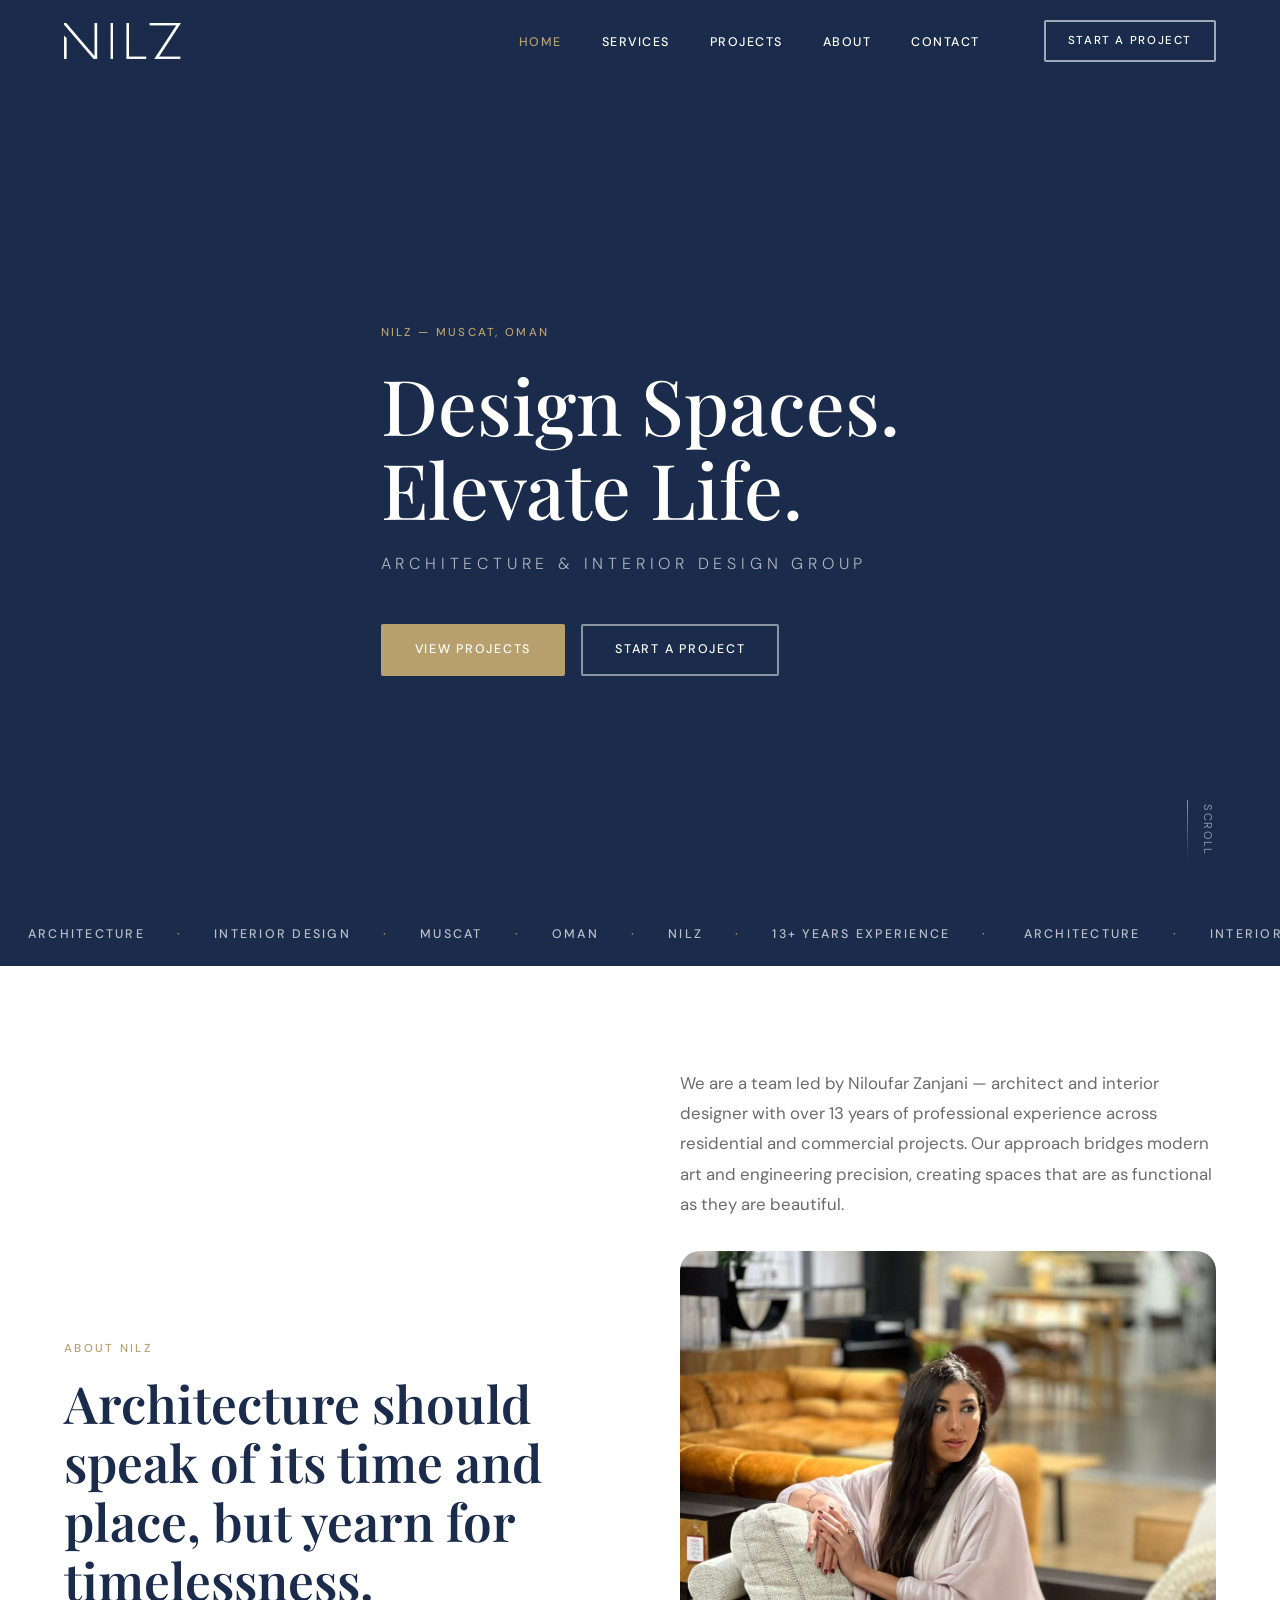
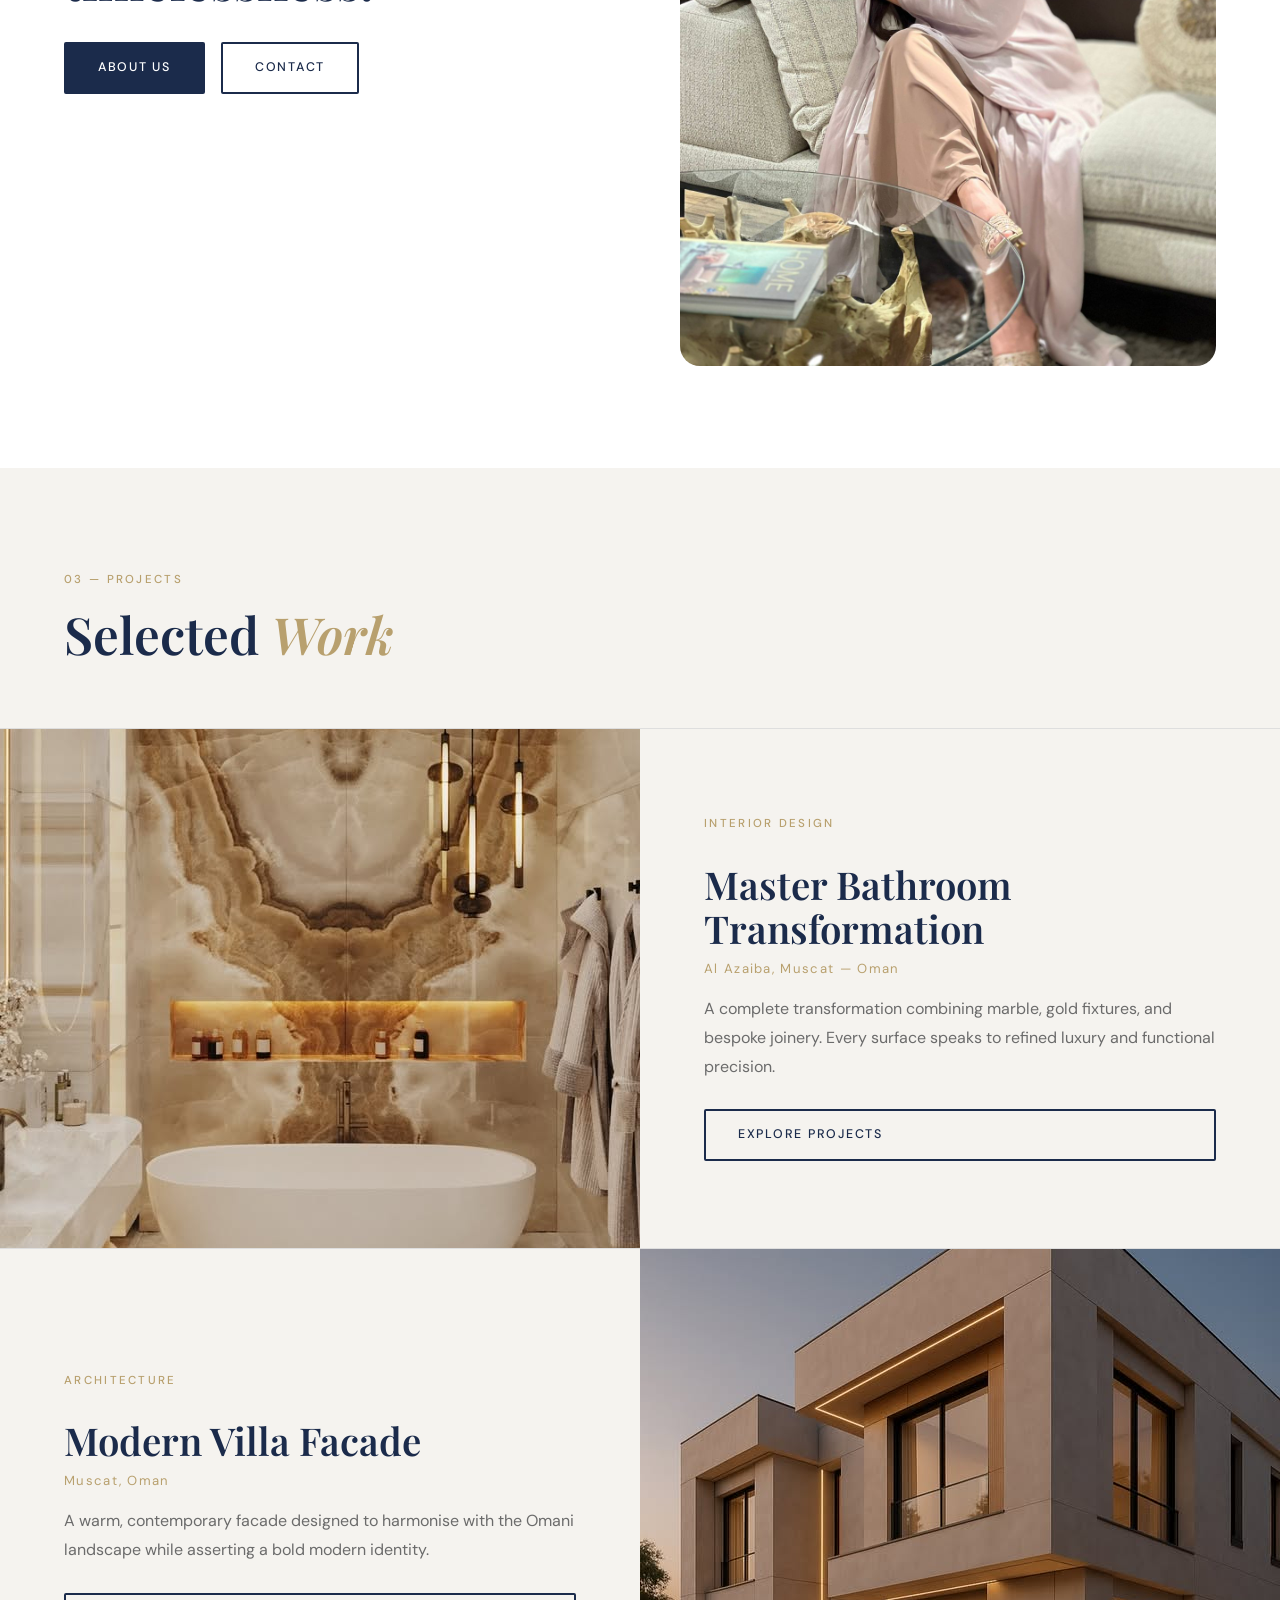
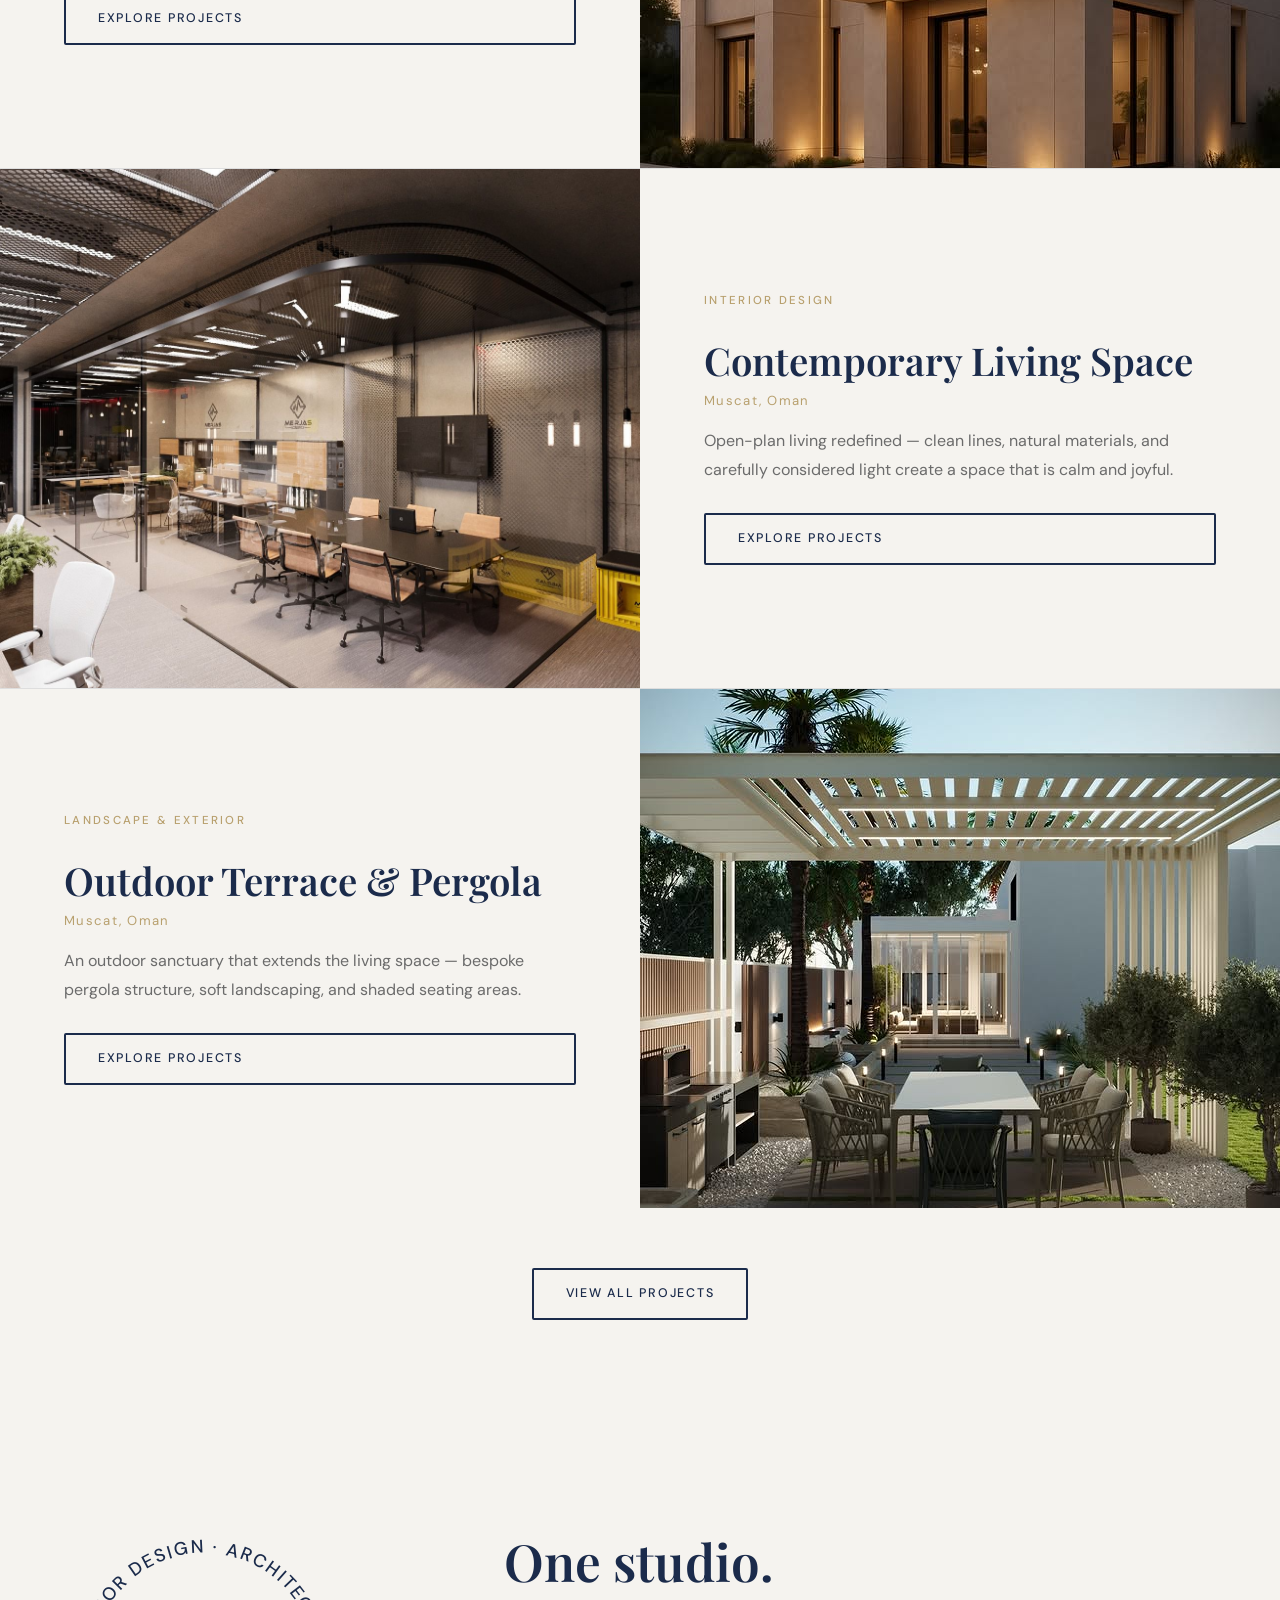
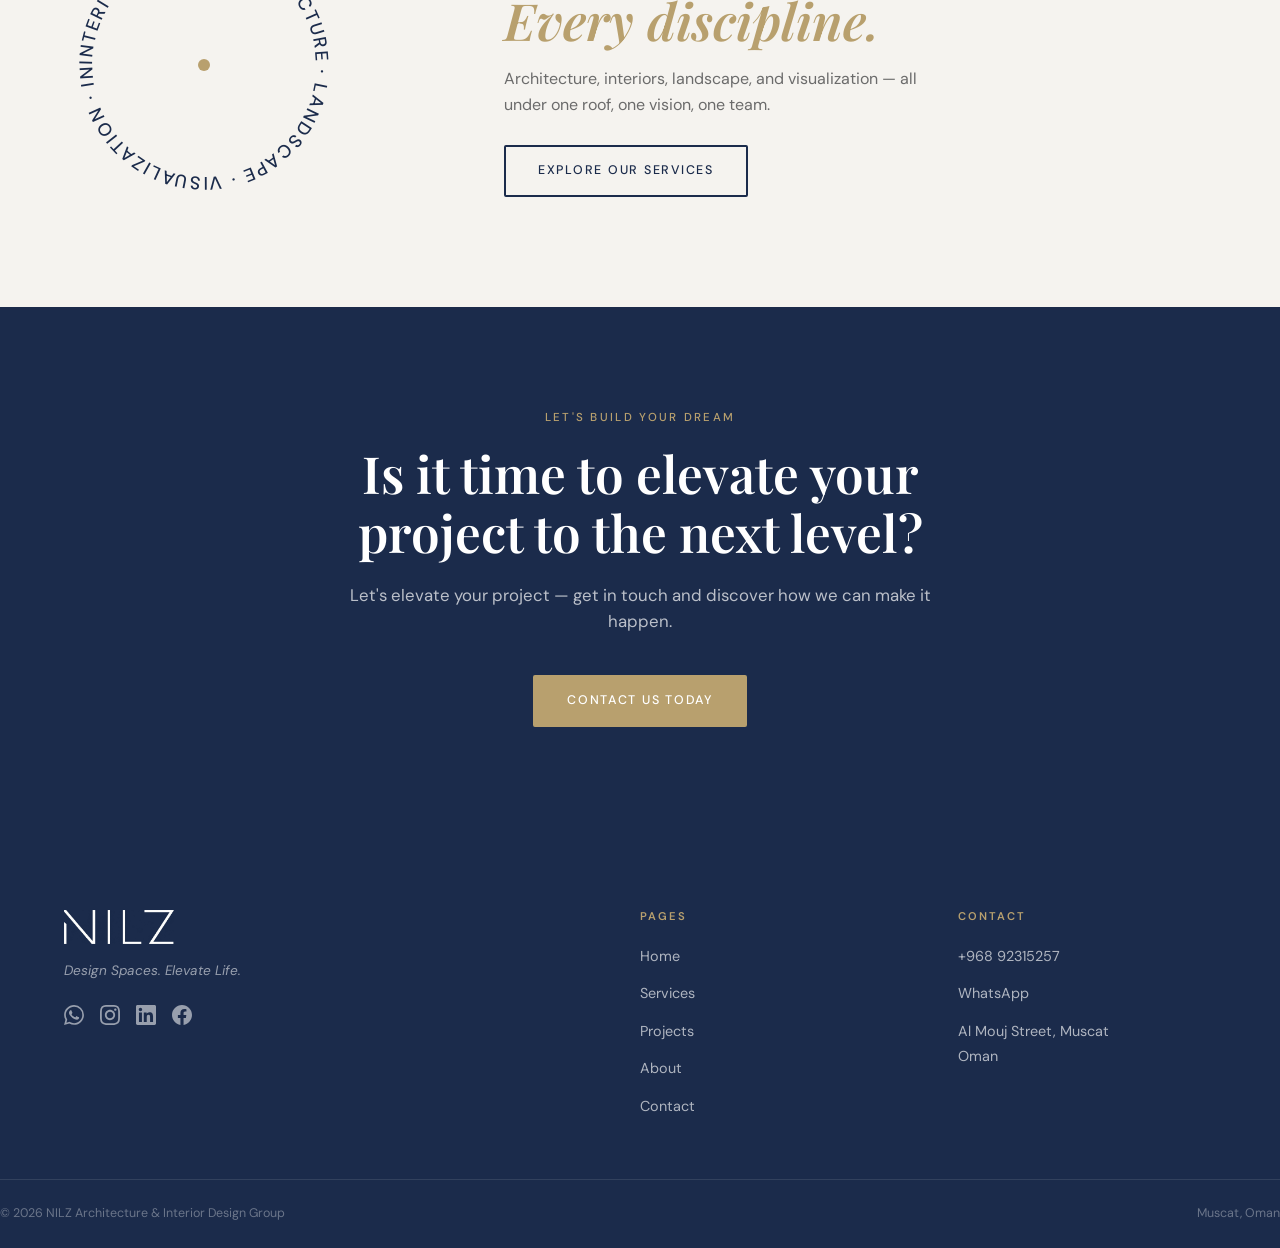
==== commit a2a3d67e: "feat: page-specific rotating-text section with meaningful content Component now accepts opts so each" ====
--- a/index.html
+++ b/index.html
@@ -101,7 +101,14 @@
     initHeader();
     initFooter();
     initCTA('#cta-placeholder');
-    initRotatingText('#rotating-text-placeholder');
+    initRotatingText('#rotating-text-placeholder', {
+      ringText:   'INTERIOR DESIGN · ARCHITECTURE · LANDSCAPE · VISUALIZATION · ',
+      headline:   'One studio.',
+      headlineEm: 'Every discipline.',
+      sub:        'Architecture, interiors, landscape, and visualization — all under one roof, one vision, one team.',
+      ctaLabel:   'Explore Our Services',
+      ctaHref:    'services.html',
+    });
     await renderHomeProjects('#home-projects');
     await renderSiteContent('home');
     initMain();
--- a/css/style.css
+++ b/css/style.css
@@ -170,7 +170,20 @@
   align-items: center;
   gap: 40px;
 }
-.header-logo__img { height: 32px; width: auto; }
+
+/* ── Logo swap ──────────────────────────────
+   All pages open with a dark hero behind the transparent header.
+   Default = white logo. On scroll the header turns white → blue logo. */
+.header-logo { display: flex; align-items: center; }
+.header-logo__img { height: 36px; width: auto; display: block; }
+.header-logo__img--white { display: block; }
+.header-logo__img--blue  { display: none; }
+#site-header.scrolled .header-logo__img--white { display: none; }
+#site-header.scrolled .header-logo__img--blue  { display: block; }
+
+/* ── Nav links ─────────────────────────────
+   Default = white (all pages have a dark hero behind transparent header).
+   Scrolled = navy (white header background). */
 .header-nav { margin-left: auto; }
 .header-nav ul { display: flex; gap: 40px; }
 .header-nav a {
@@ -179,29 +192,33 @@
   font-weight: 500;
   letter-spacing: 0.12em;
   text-transform: uppercase;
-  color: var(--navy);
+  color: var(--white);
   transition: color 0.3s;
 }
 .header-nav a:hover,
 .header-nav a.active { color: var(--gold); }
-
-/* On hero pages header starts transparent with white text */
-.hero-page #site-header:not(.scrolled) .header-nav a { color: var(--white); }
-.hero-page #site-header:not(.scrolled) .header-cta {
+#site-header.scrolled .header-nav a { color: var(--navy); }
+#site-header.scrolled .header-nav a:hover,
+#site-header.scrolled .header-nav a.active { color: var(--gold); }
+
+/* ── CTA button + burger ────────────────── */
+.header-cta {
+  margin-left: 24px;
+  padding: 10px 22px;
+  font-size: 0.72rem;
   color: var(--white);
   border-color: rgba(255,255,255,0.6);
 }
-.hero-page #site-header:not(.scrolled) .header-logo__img {
-  filter: brightness(0) invert(1);
-}
-
-.header-cta { margin-left: 24px; padding: 10px 22px; font-size: 0.72rem; }
+#site-header.scrolled .header-cta {
+  color: var(--navy);
+  border-color: var(--navy);
+}
 .header-burger { display: none; flex-direction: column; gap: 5px; padding: 4px; }
 .header-burger span {
   display: block; width: 24px; height: 2px;
-  background: var(--navy); transition: all 0.3s;
-}
-.hero-page #site-header:not(.scrolled) .header-burger span { background: var(--white); }
+  background: var(--white); transition: all 0.3s;
+}
+#site-header.scrolled .header-burger span { background: var(--navy); }
 
 @media (max-width: 900px) {
   .header-nav { display: none; }
@@ -215,7 +232,7 @@
     z-index: 99;
   }
   .header-nav.open ul { flex-direction: column; align-items: center; gap: 32px; }
-  .header-nav.open a { font-size: 1.5rem; letter-spacing: 0.1em; }
+  .header-nav.open a { font-size: 1.5rem; letter-spacing: 0.1em; color: var(--navy); }
   .header-cta { display: none; }
   .header-burger { display: flex; margin-left: auto; z-index: 101; }
 }
@@ -233,7 +250,12 @@
   padding-bottom: 60px;
   border-bottom: 1px solid rgba(255,255,255,0.1);
 }
-.footer-logo { height: 30px; margin-bottom: 16px; filter: brightness(0) invert(1); }
+.footer-logo {
+  height: 34px;
+  width: auto;
+  margin-bottom: 16px;
+  display: block;
+}
 .footer-tagline { font-size: 0.85rem; color: rgba(255,255,255,0.55); margin-bottom: 24px; font-style: italic; }
 .footer-social { display: flex; gap: 16px; }
 .footer-social a { color: rgba(255,255,255,0.55); transition: color 0.3s; }
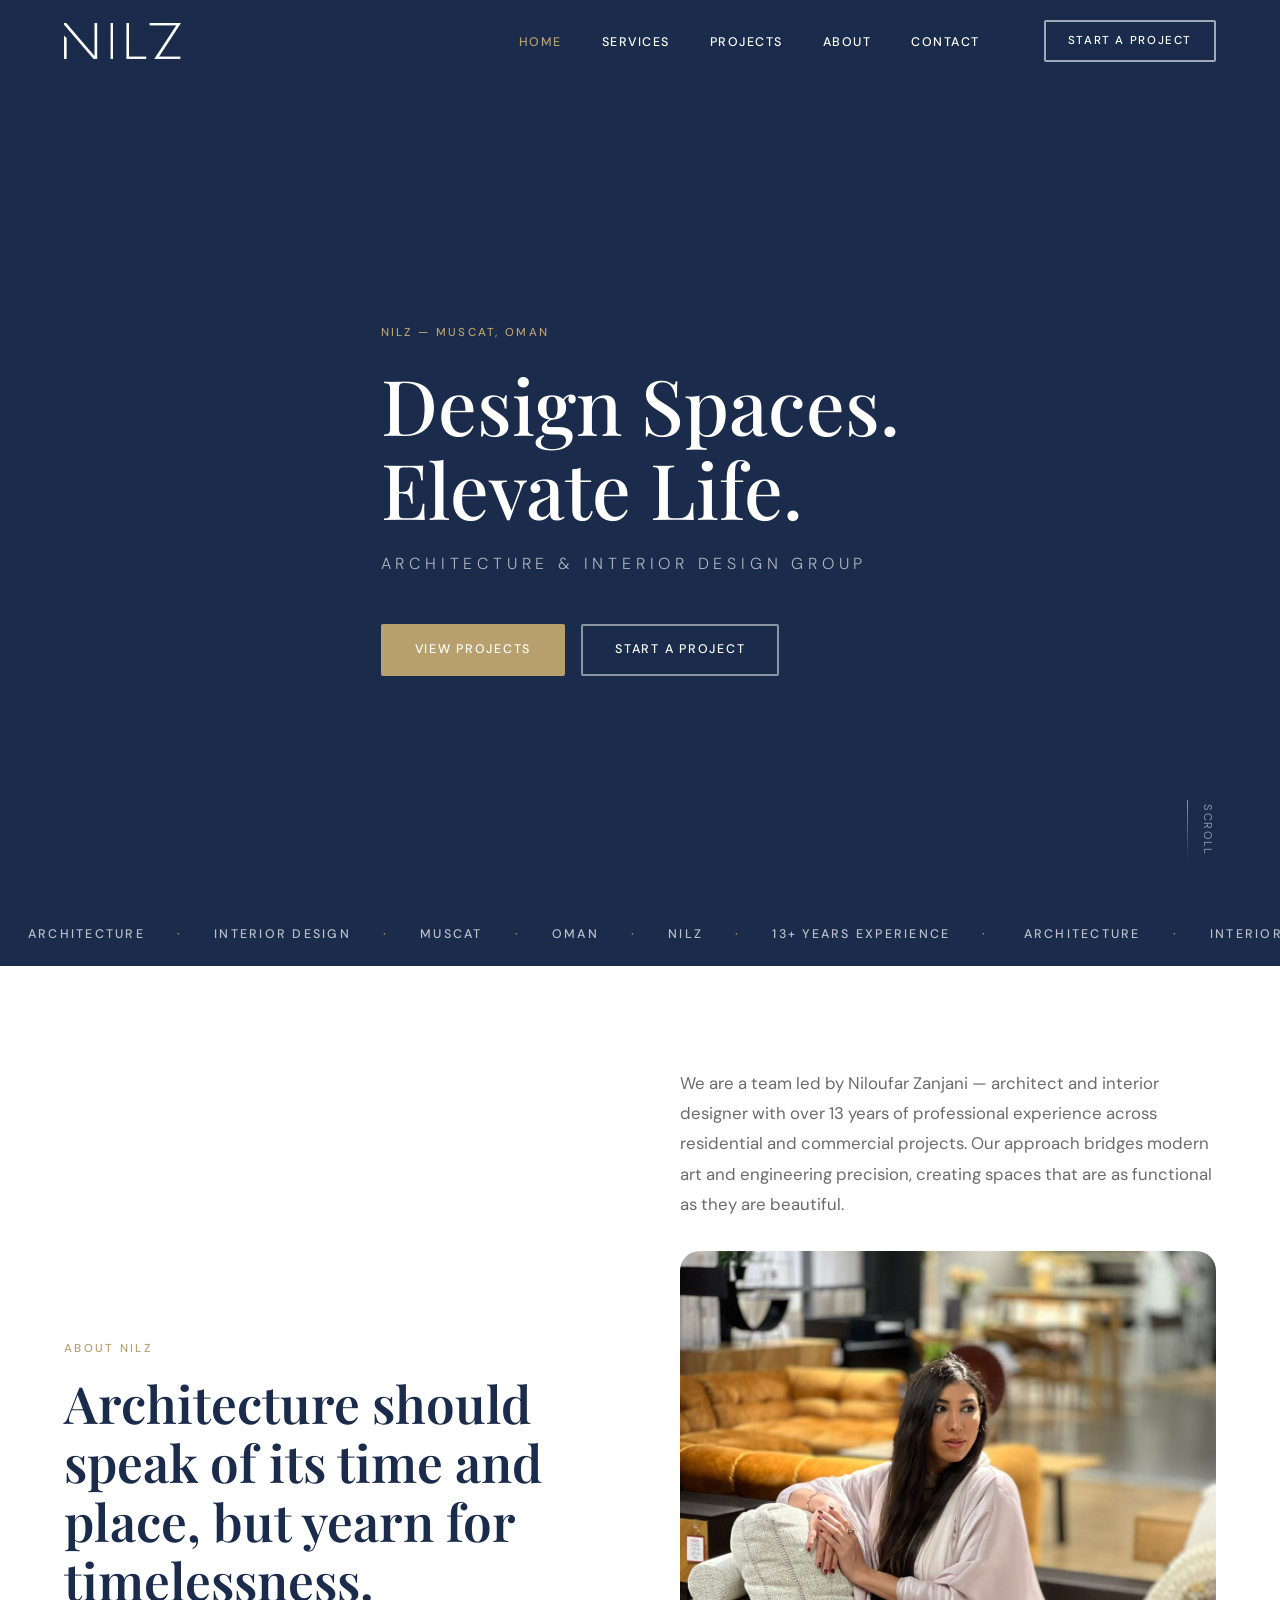
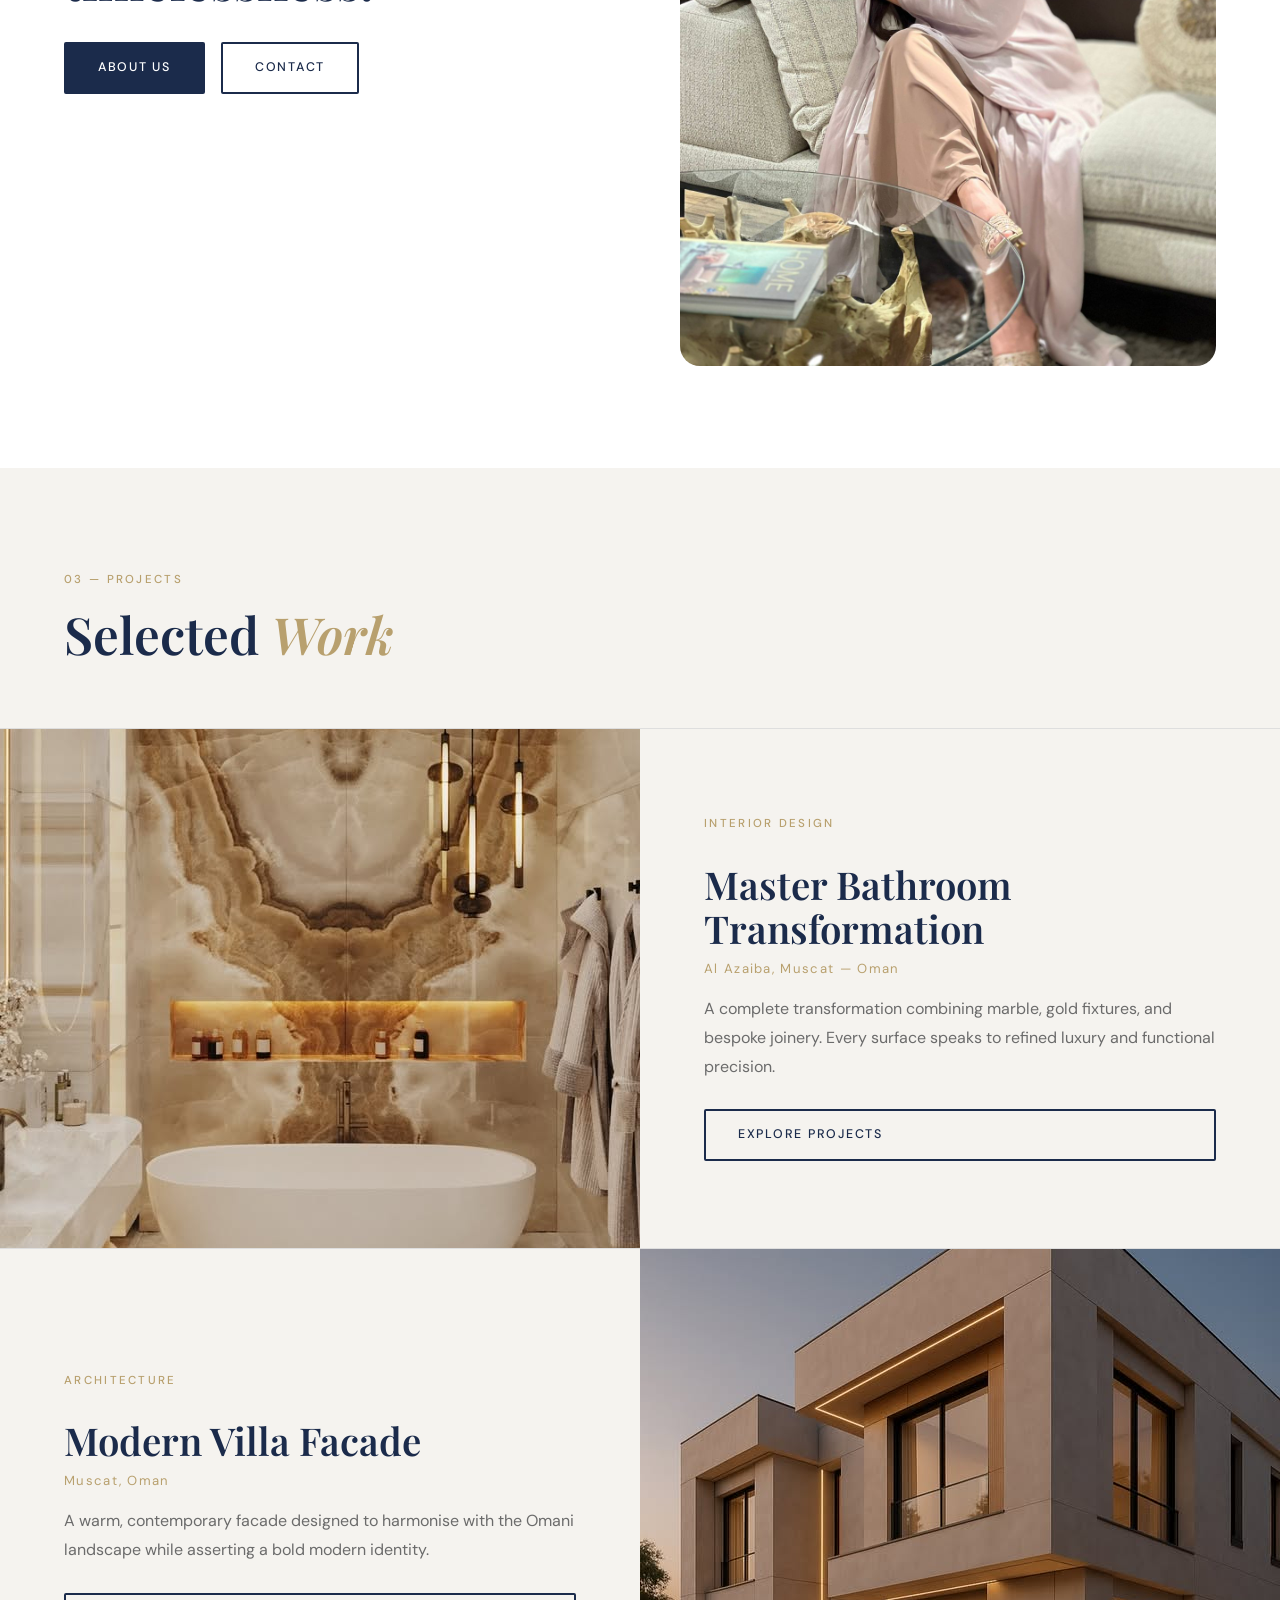
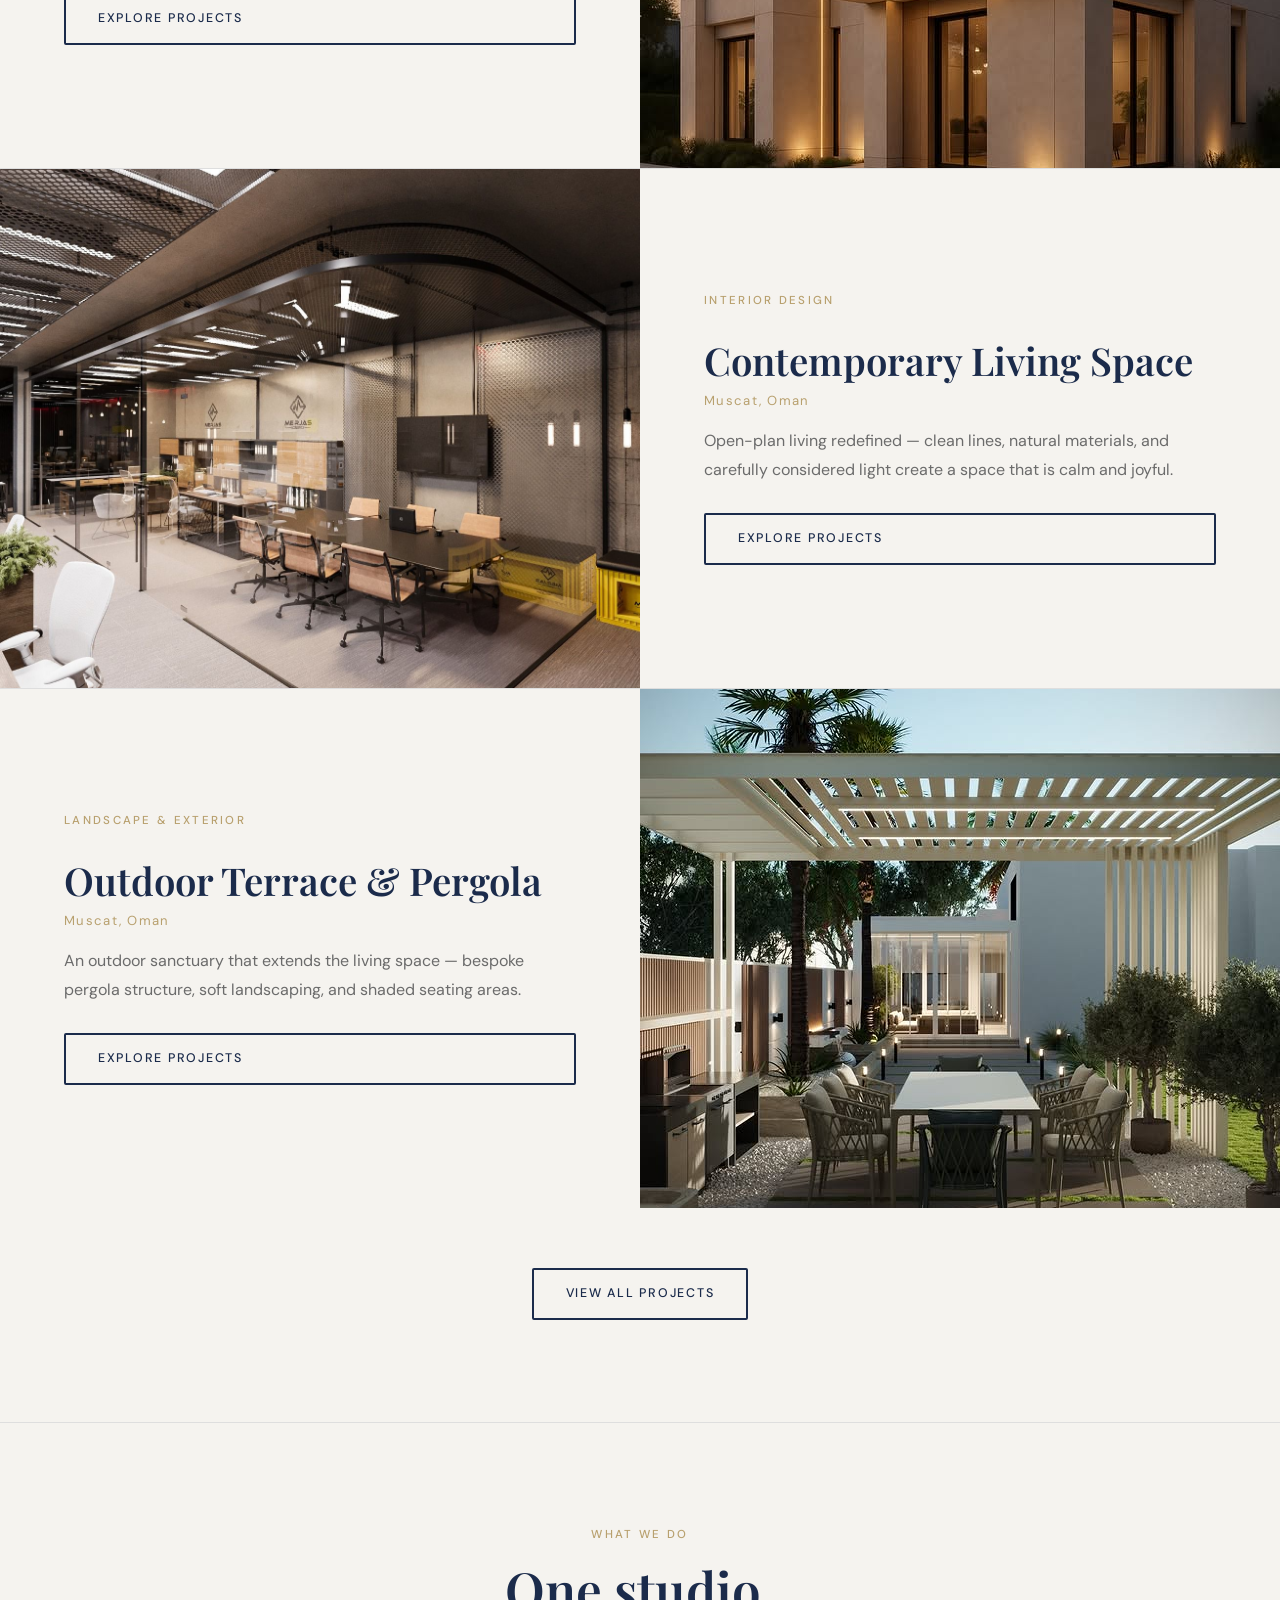
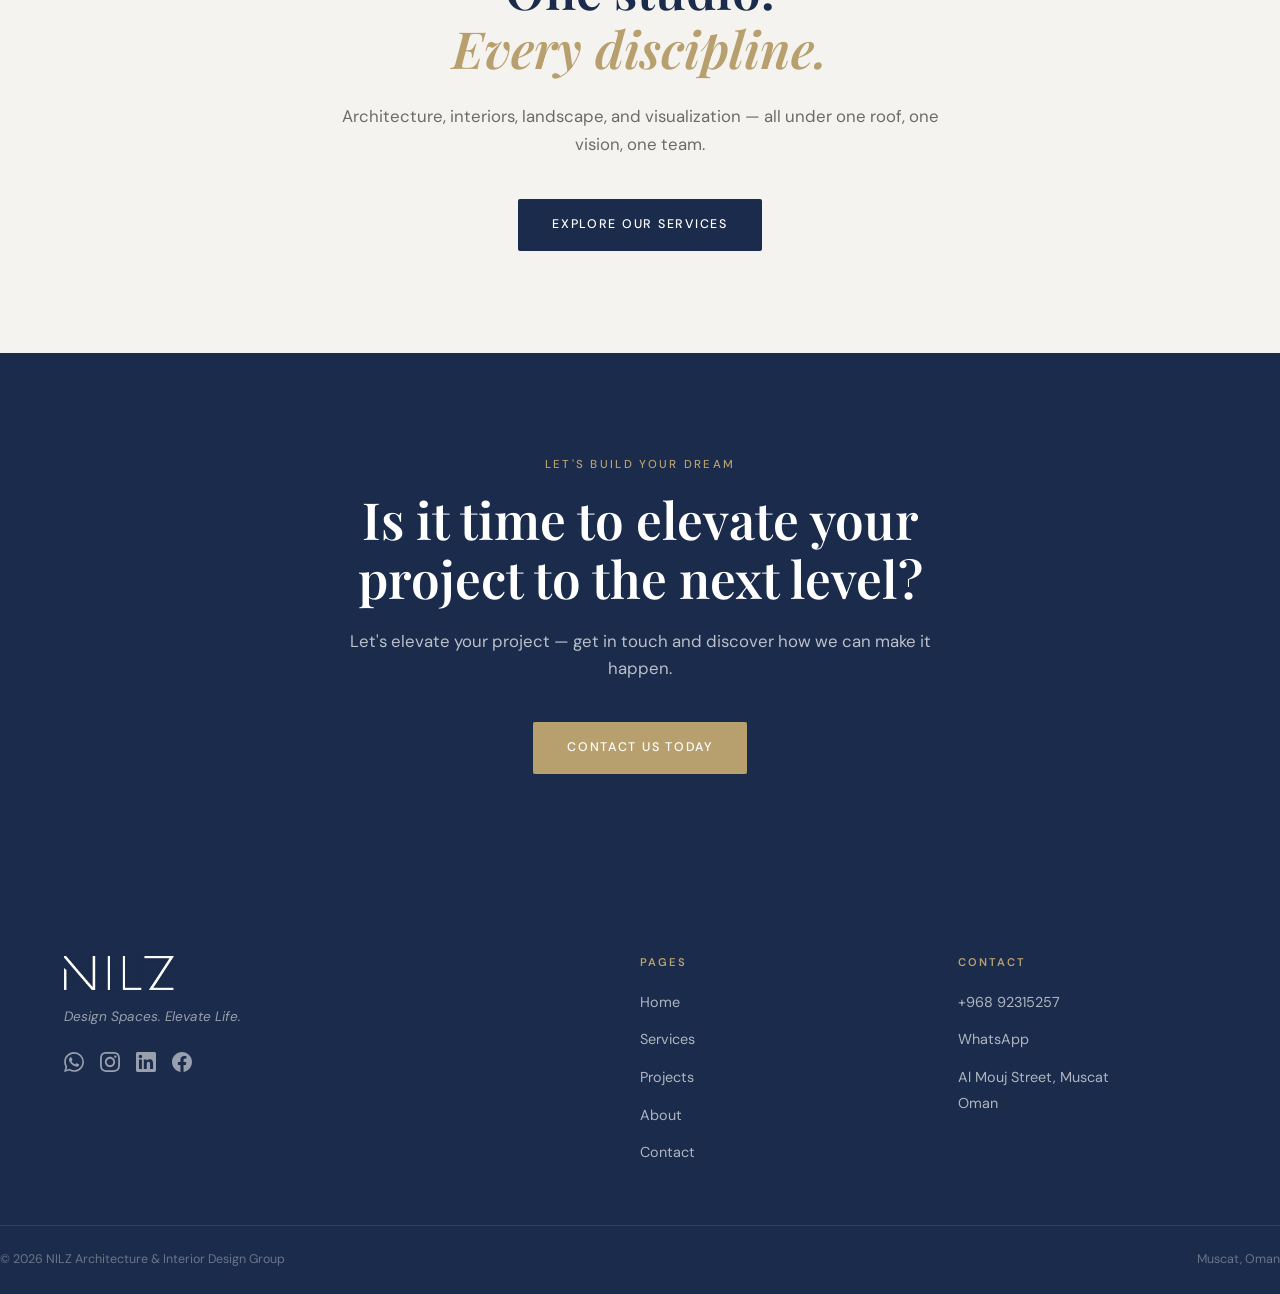
==== commit 36fb04fa: "refactor: replace spinning ring with clean typographic statement section Remove SVG rotation animati" ====
--- a/index.html
+++ b/index.html
@@ -102,7 +102,7 @@
     initFooter();
     initCTA('#cta-placeholder');
     initRotatingText('#rotating-text-placeholder', {
-      ringText:   'INTERIOR DESIGN · ARCHITECTURE · LANDSCAPE · VISUALIZATION · ',
+      tag:        'What We Do',
       headline:   'One studio.',
       headlineEm: 'Every discipline.',
       sub:        'Architecture, interiors, landscape, and visualization — all under one roof, one vision, one team.',
--- a/css/style.css
+++ b/css/style.css
@@ -301,57 +301,21 @@
 .cta-title { color: var(--white); margin-bottom: 20px; }
 .cta-body { color: rgba(255,255,255,0.7); font-size: 1.05rem; margin-bottom: 40px; }
 
-/* ─── Rotating Text ──────────────────────── */
-.rotating-section { overflow: hidden; }
-.rotating-wrapper {
-  display: grid;
-  grid-template-columns: 360px 1fr;
-  align-items: center;
-  gap: 80px;
-  max-width: var(--max-w);
-  margin: 0 auto;
-  padding: 0 var(--pad);
-}
-.rotating-ring {
-  position: relative;
-  width: 280px;
-  height: 280px;
-  flex-shrink: 0;
-}
-.rotating-svg {
-  width: 100%;
-  height: 100%;
-  animation: spin 24s linear infinite;
-}
-.rotating-text-svg {
-  font-family: var(--font-body);
-  font-size: 13px;
-  font-weight: 500;
-  letter-spacing: 0.1em;
-  text-transform: uppercase;
-  fill: var(--navy);
-}
-.rotating-dot {
-  position: absolute;
-  top: 50%;
-  left: 50%;
-  transform: translate(-50%,-50%);
-  width: 12px;
-  height: 12px;
-  border-radius: 50%;
-  background: var(--gold);
-}
-.rotating-caption h2 { margin-bottom: 16px; }
-.rotating-caption h2 em { font-style: italic; color: var(--gold); }
-.rotating-caption p { color: var(--gray); max-width: 420px; }
-
-@keyframes spin { to { transform: rotate(360deg); } }
-
-@media (max-width: 900px) {
-  .rotating-wrapper { grid-template-columns: 1fr; text-align: center; }
-  .rotating-ring { margin: 0 auto; }
-  .rotating-caption p { margin: 0 auto; }
-}
+/* ─── Statement Section ───────────────────── */
+.statement-section { border-top: 1px solid rgba(27,43,75,0.1); }
+.statement-inner {
+  max-width: 760px;
+  text-align: center;
+}
+.statement-headline { margin-bottom: 24px; }
+.statement-headline em { font-style: italic; color: var(--gold); }
+.statement-sub {
+  color: var(--gray);
+  font-size: 1.05rem;
+  line-height: 1.7;
+  margin-bottom: 40px;
+}
+.statement-cta { margin: 0 auto; }
 
 /* ─── Hero ───────────────────────────────── */
 .hero-section {
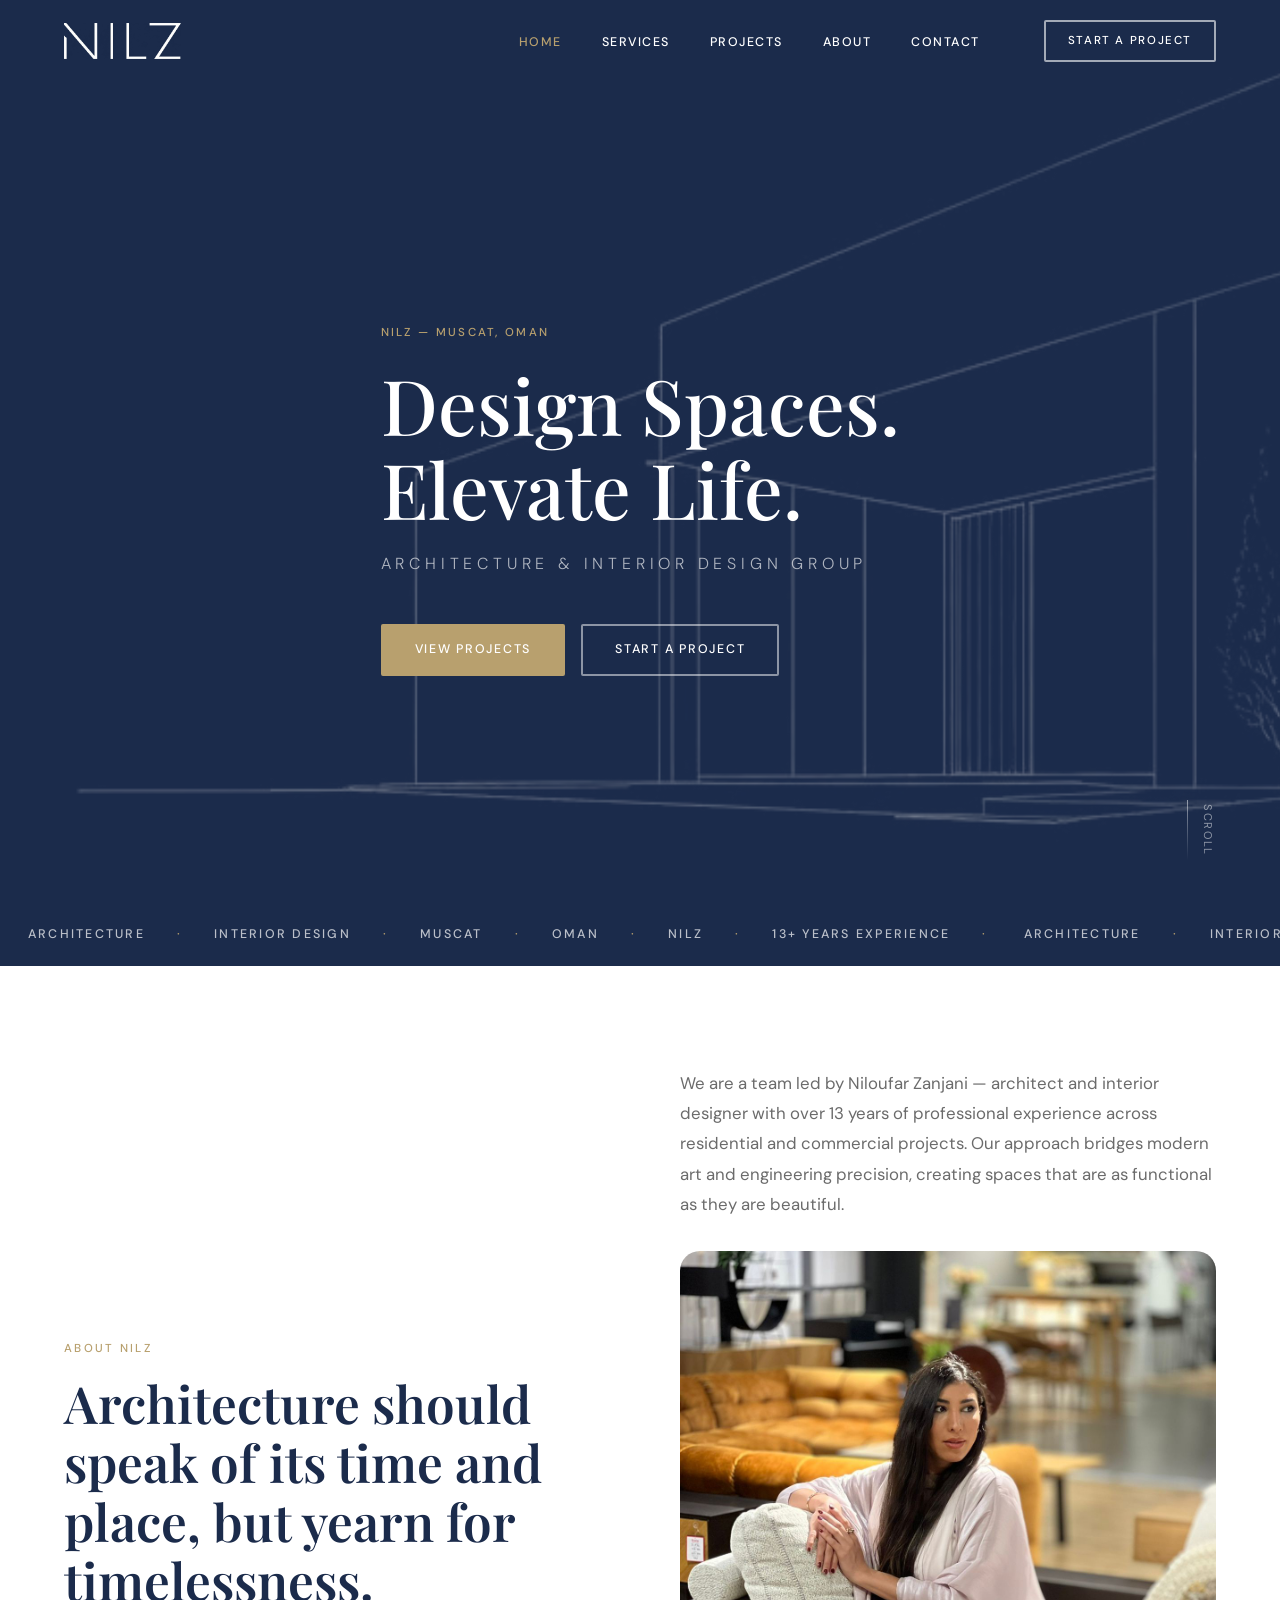
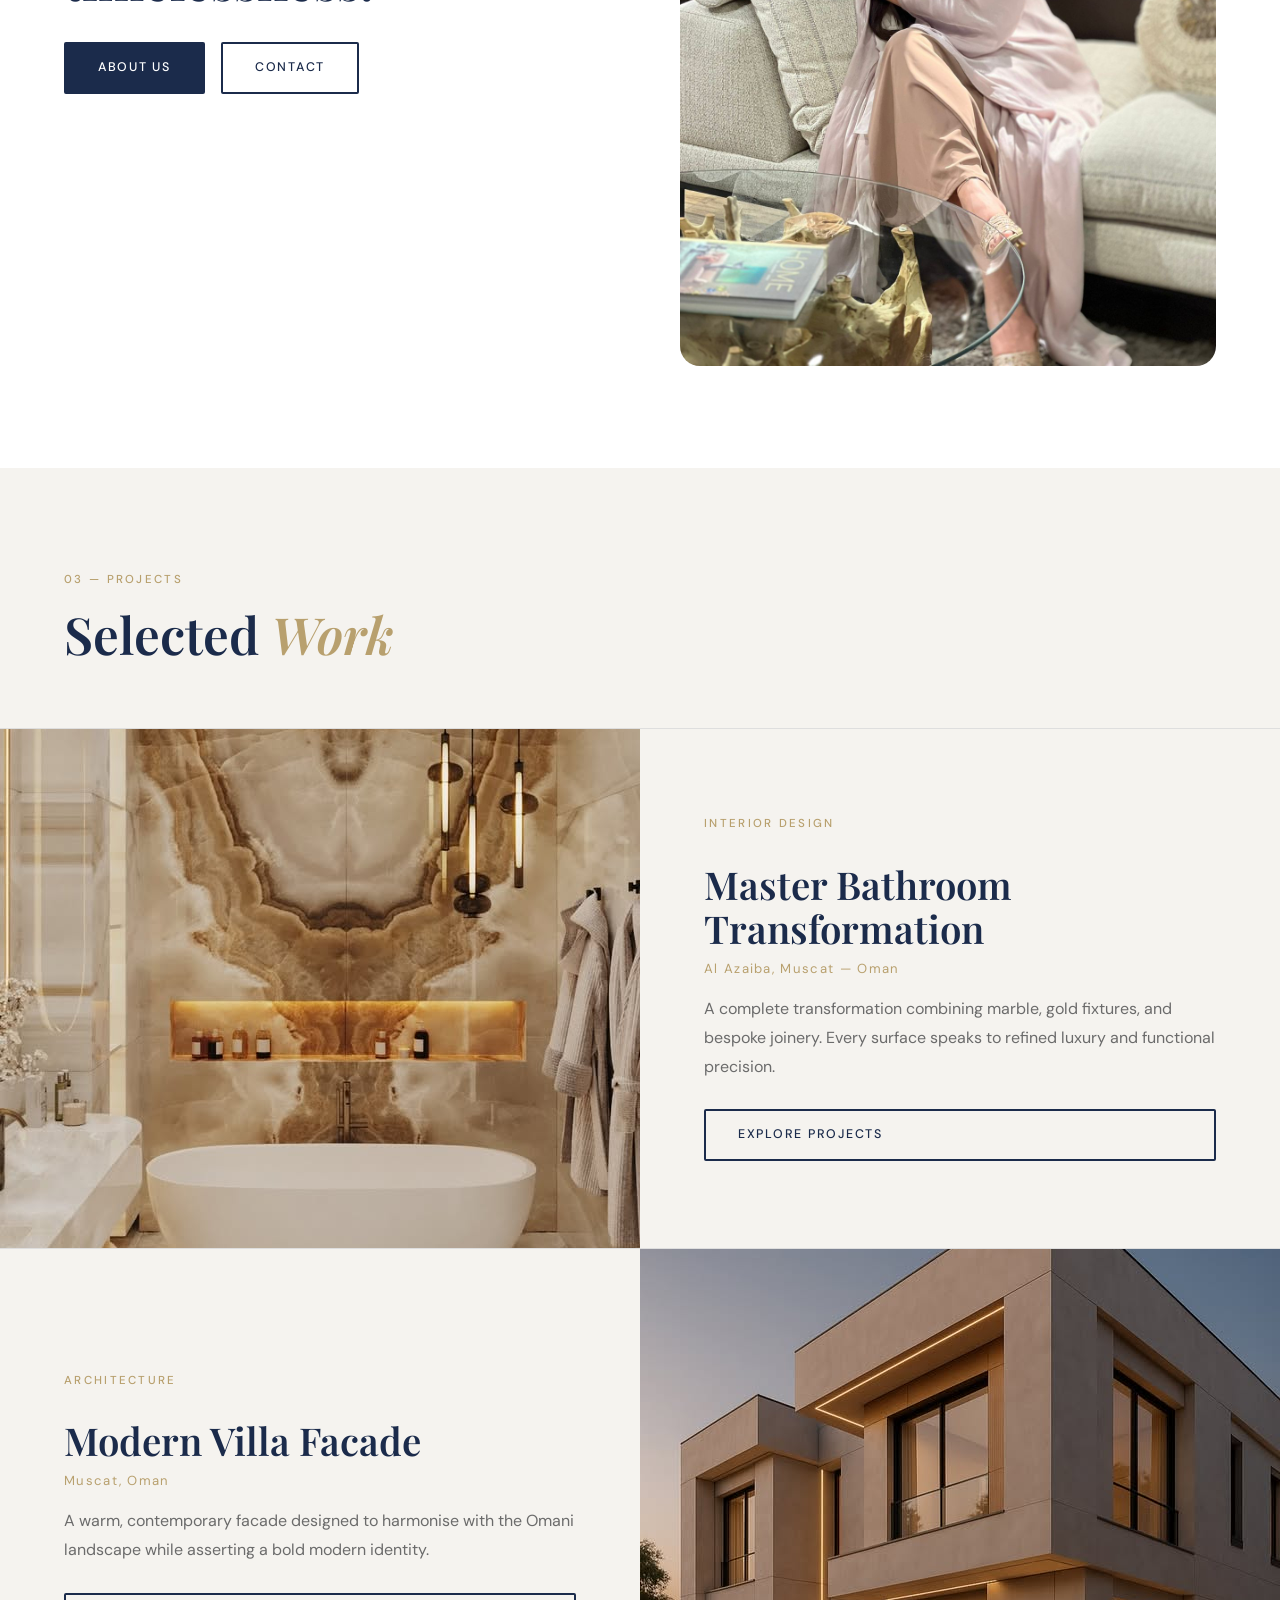
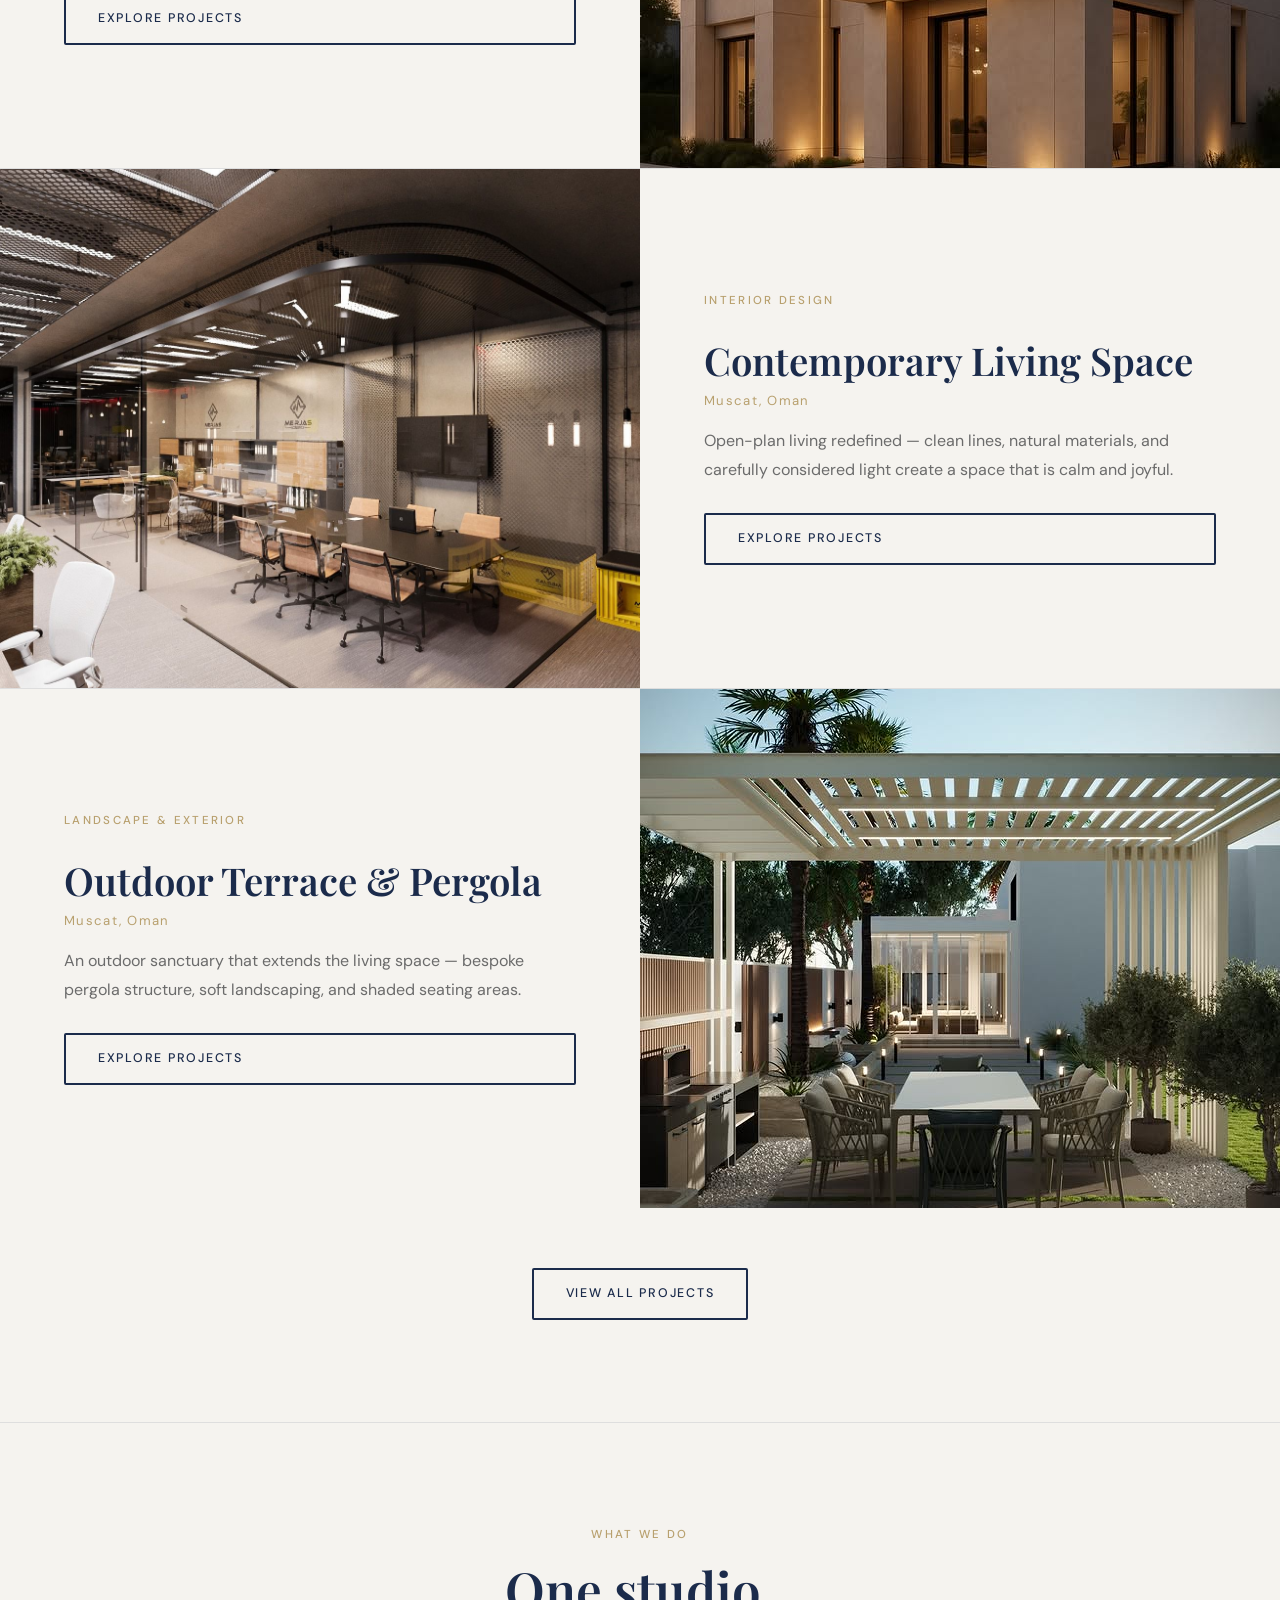
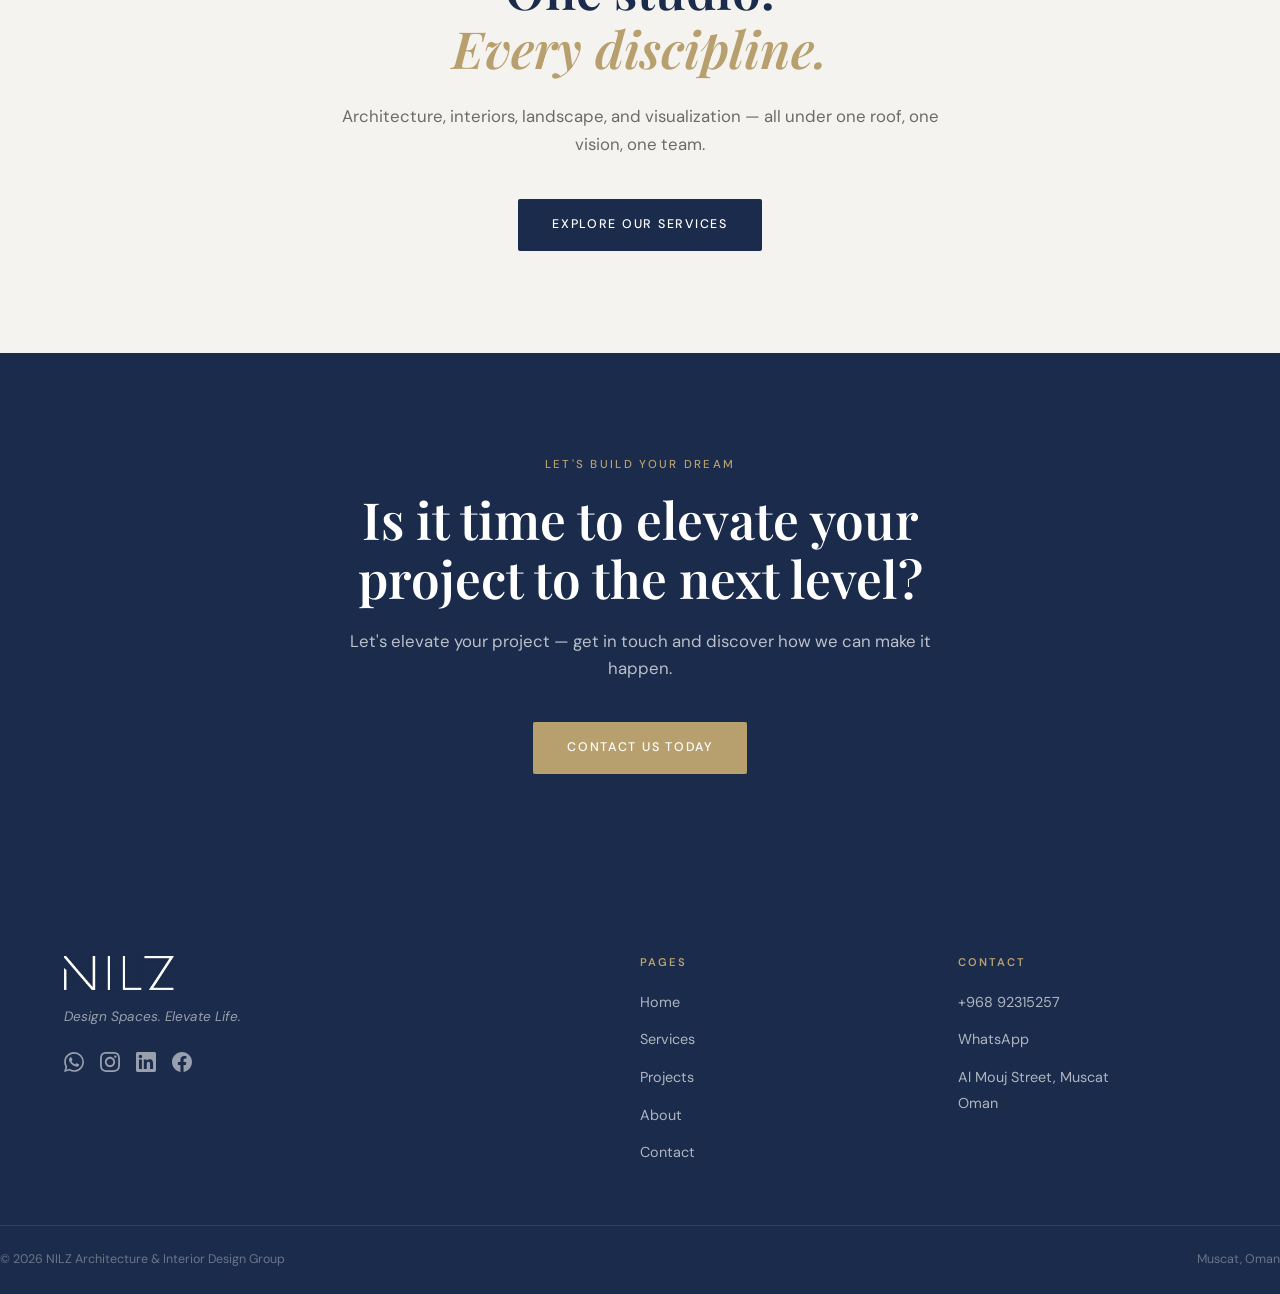
==== commit e006042f: "feat: overlay architectural line art on home hero Add line-art-hero.png as an identity element — inv" ====
--- a/index.html
+++ b/index.html
@@ -16,9 +16,10 @@
   <!-- ── Hero ───────────────────────────── -->
   <section id="hero" class="hero-section">
     <video class="hero-video" autoplay muted loop playsinline>
-      <source src="https://template3.nicolaipalmkvist.com/wp-content/uploads/2025/04/2video-background.mp4" type="video/mp4">
+      <source src="assets/images/hero.mp4" type="video/mp4">
     </video>
     <div class="hero-overlay"></div>
+    <img src="assets/images/line-art-hero.png" alt="" class="hero-line-art" aria-hidden="true">
     <div class="hero-content container">
       <p class="hero-eyebrow fade-up">NILZ — Muscat, Oman</p>
       <h1 class="hero-headline display fade-up delay-1" data-cms="hero_headline">Design Spaces.<br>Elevate Life.</h1>
--- a/css/style.css
+++ b/css/style.css
@@ -339,6 +339,19 @@
   inset: 0;
   background: linear-gradient(to bottom, rgba(27,43,75,0.5) 0%, rgba(27,43,75,0.3) 60%, rgba(27,43,75,0.7) 100%);
 }
+.hero-line-art {
+  position: absolute;
+  right: -4%;
+  top: 50%;
+  transform: translateY(-50%);
+  height: 88%;
+  width: auto;
+  filter: invert(1);
+  mix-blend-mode: screen;
+  opacity: 0.35;
+  pointer-events: none;
+  z-index: 1;
+}
 .hero-content {
   position: relative;
   z-index: 1;
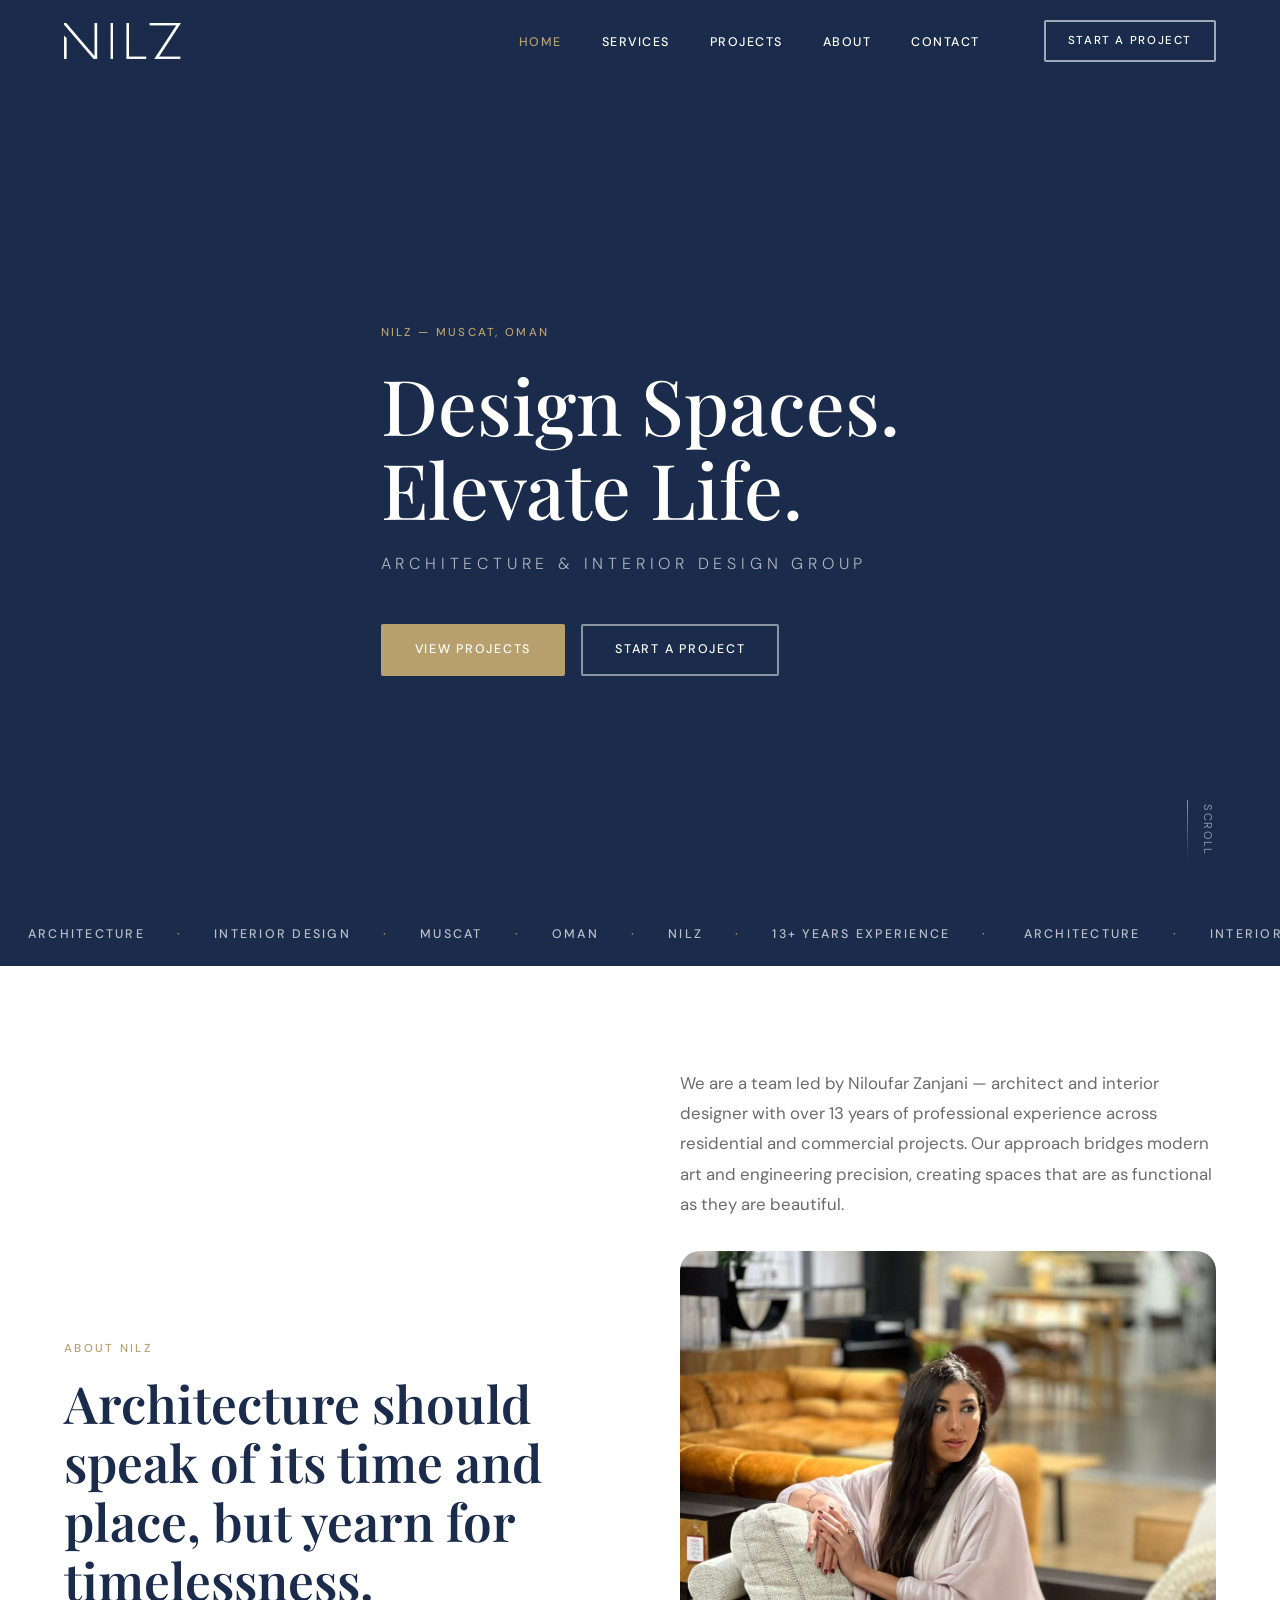
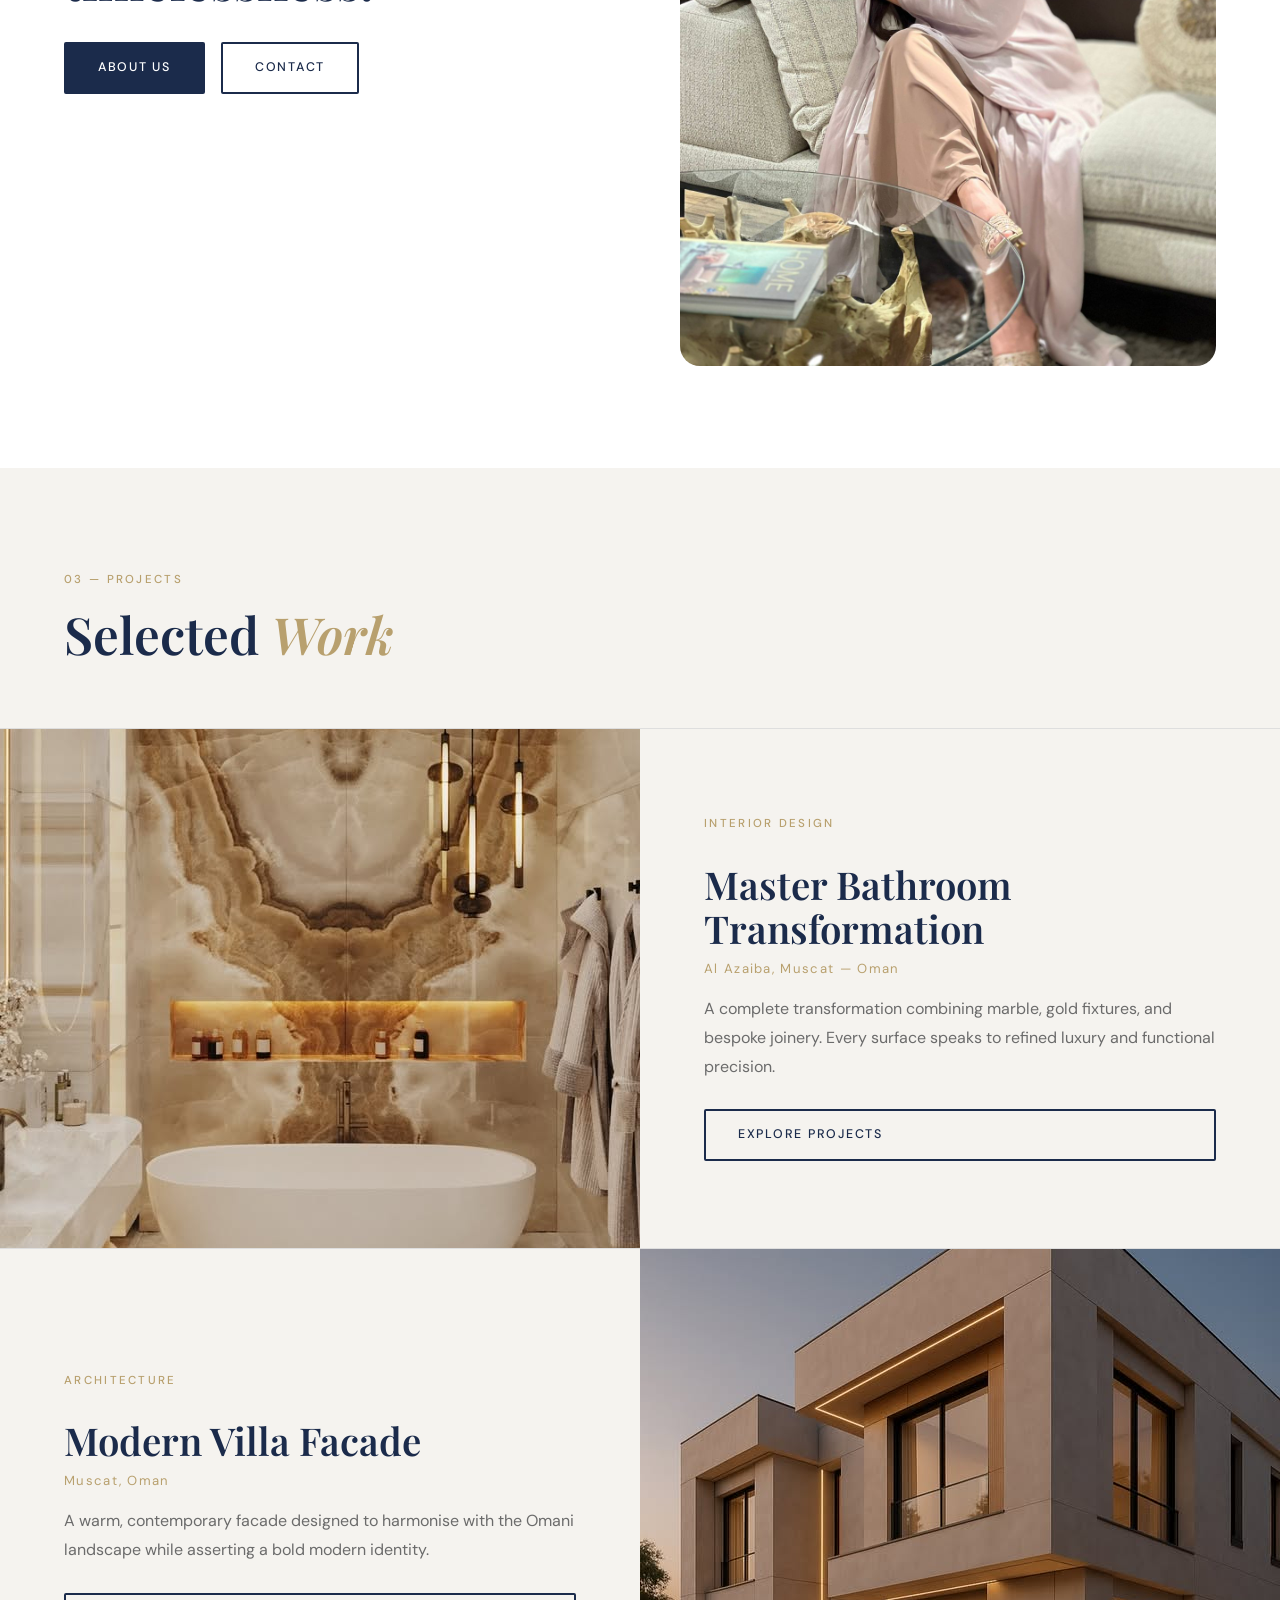
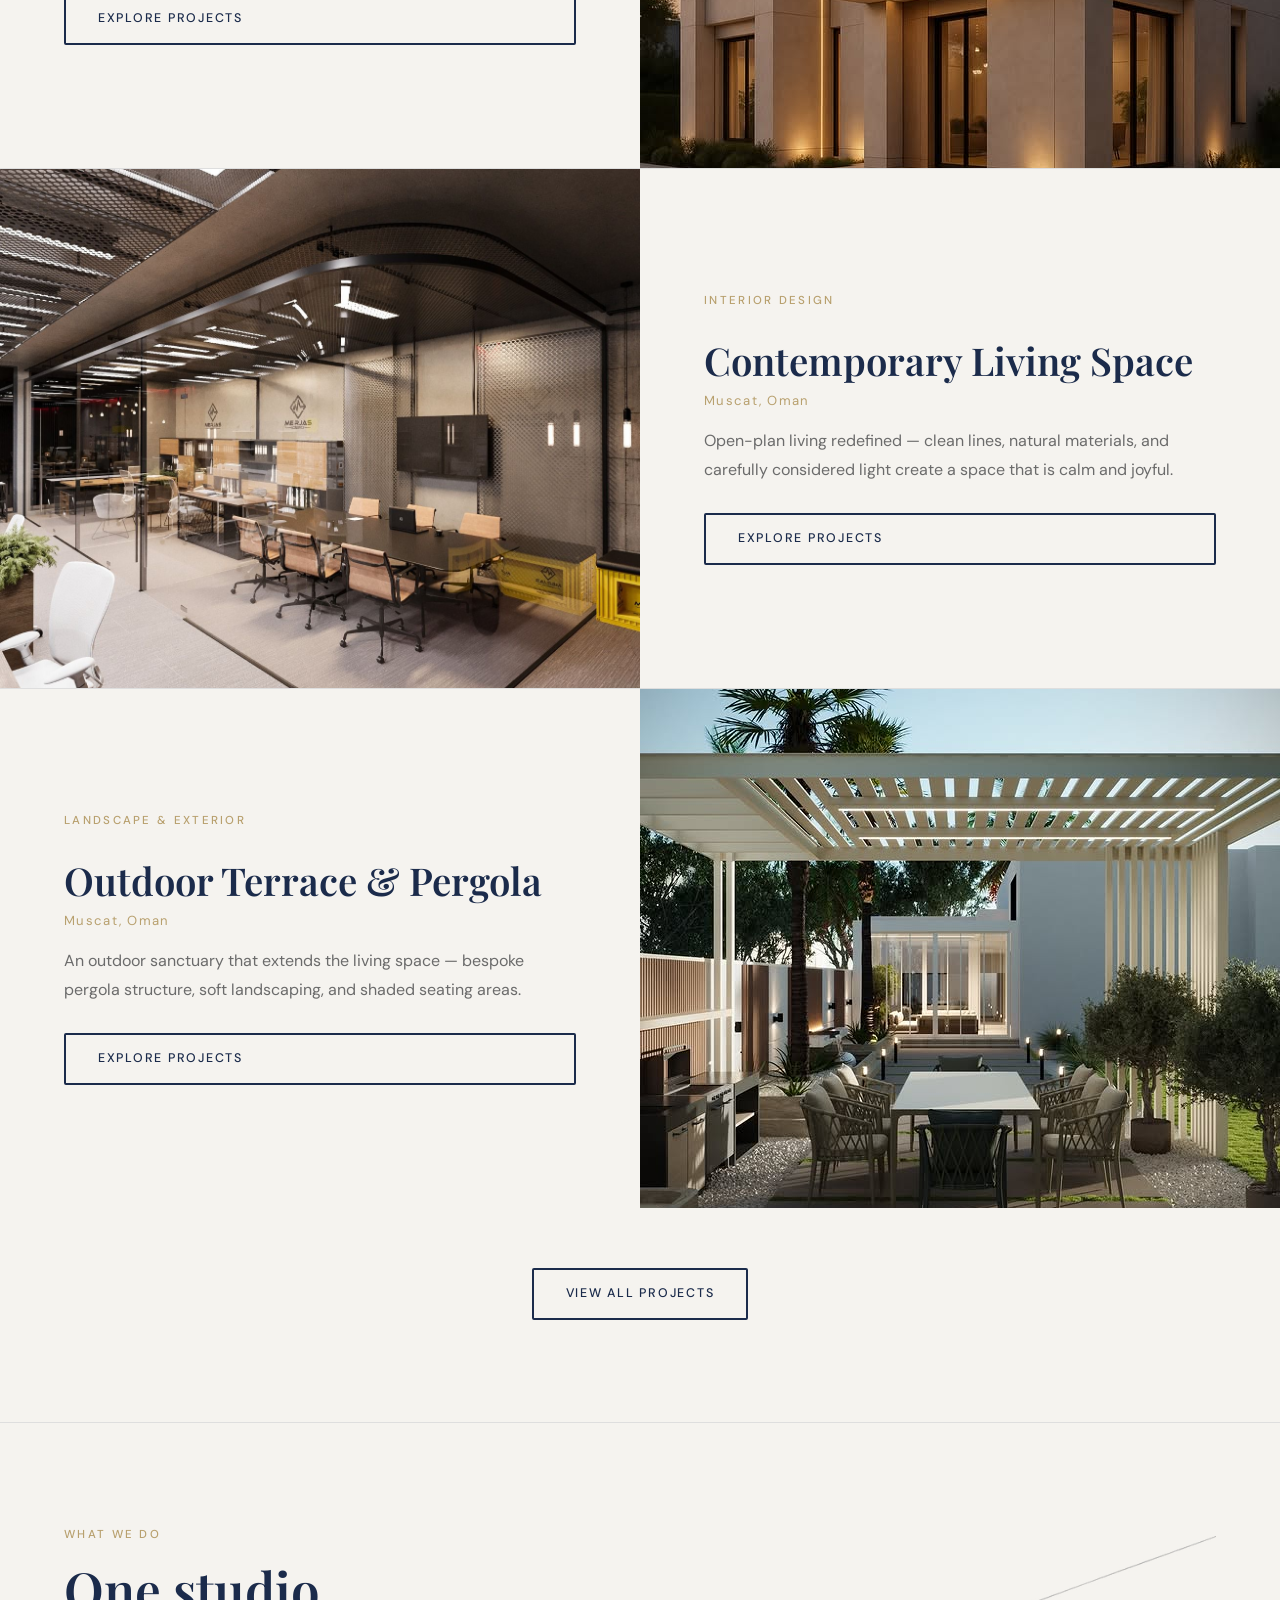
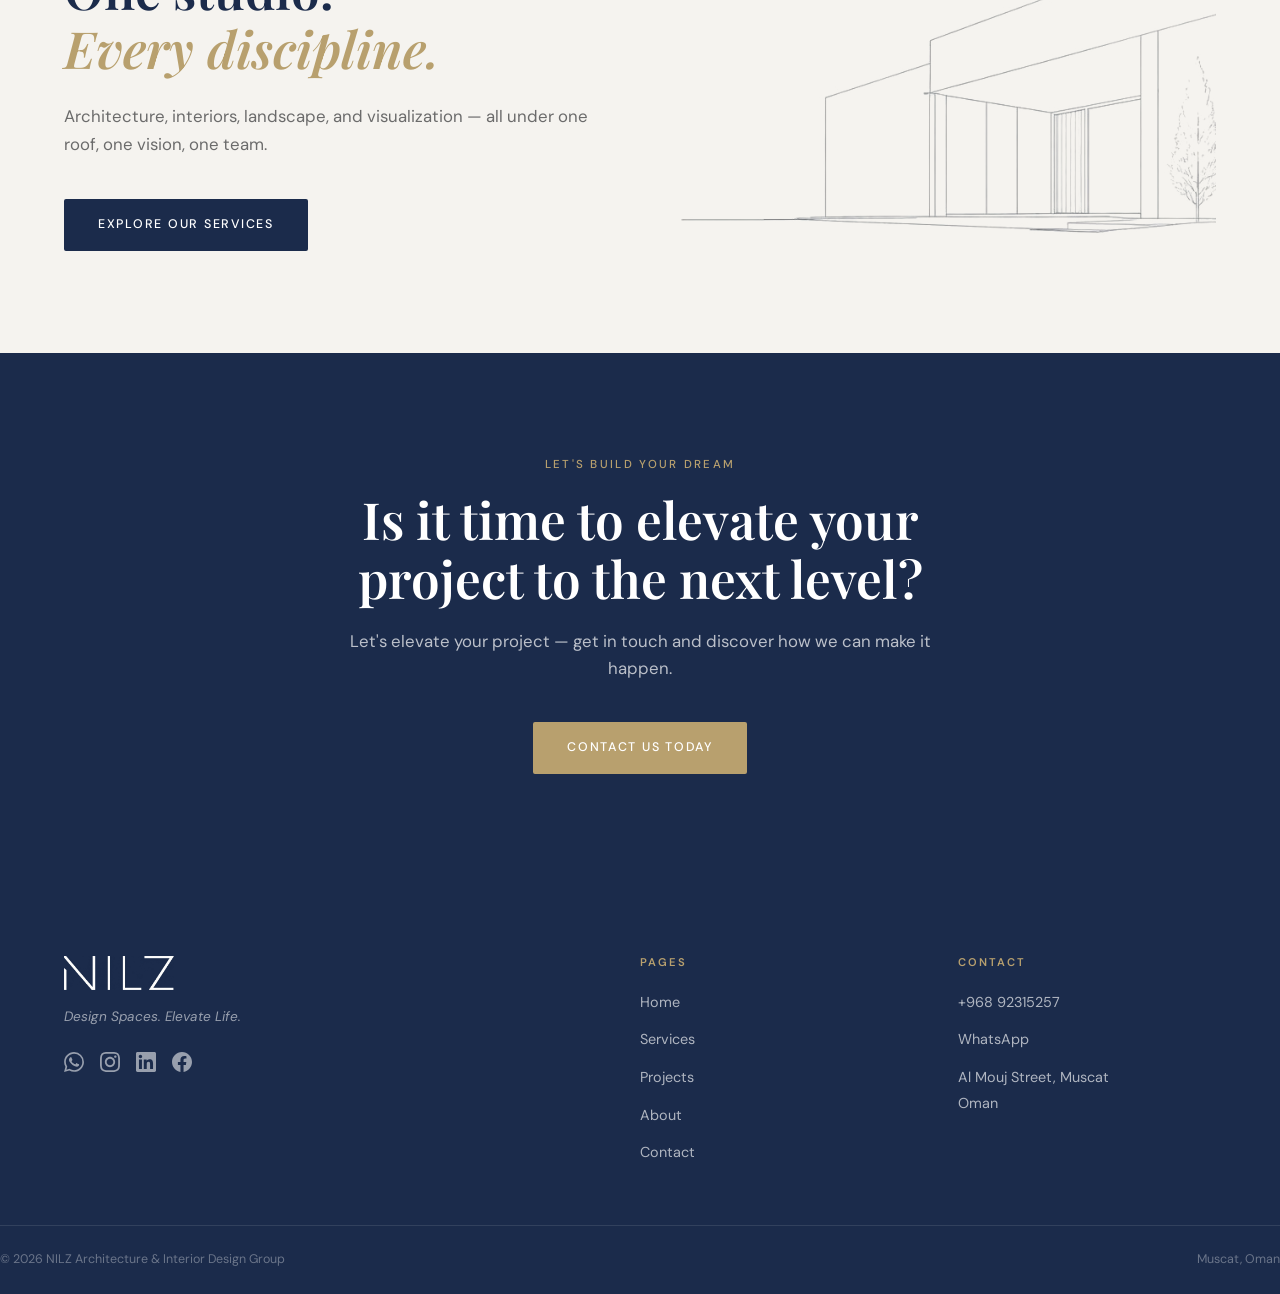
==== commit 2f10fd6c: "feat: move line art from hero to statement section as two-column layout Remove line art overlay from" ====
--- a/index.html
+++ b/index.html
@@ -19,7 +19,6 @@
       <source src="assets/images/hero.mp4" type="video/mp4">
     </video>
     <div class="hero-overlay"></div>
-    <img src="assets/images/line-art-hero.png" alt="" class="hero-line-art" aria-hidden="true">
     <div class="hero-content container">
       <p class="hero-eyebrow fade-up">NILZ — Muscat, Oman</p>
       <h1 class="hero-headline display fade-up delay-1" data-cms="hero_headline">Design Spaces.<br>Elevate Life.</h1>
@@ -103,12 +102,13 @@
     initFooter();
     initCTA('#cta-placeholder');
     initRotatingText('#rotating-text-placeholder', {
-      tag:        'What We Do',
-      headline:   'One studio.',
-      headlineEm: 'Every discipline.',
-      sub:        'Architecture, interiors, landscape, and visualization — all under one roof, one vision, one team.',
-      ctaLabel:   'Explore Our Services',
-      ctaHref:    'services.html',
+      tag:            'What We Do',
+      headline:       'One studio.',
+      headlineEm:     'Every discipline.',
+      sub:            'Architecture, interiors, landscape, and visualization — all under one roof, one vision, one team.',
+      ctaLabel:       'Explore Our Services',
+      ctaHref:        'services.html',
+      decorativeImage:'assets/images/line-art-hero.png',
     });
     await renderHomeProjects('#home-projects');
     await renderSiteContent('home');
--- a/css/style.css
+++ b/css/style.css
@@ -303,10 +303,34 @@
 
 /* ─── Statement Section ───────────────────── */
 .statement-section { border-top: 1px solid rgba(27,43,75,0.1); }
-.statement-inner {
-  max-width: 760px;
-  text-align: center;
-}
+
+/* Centred (About / Services) */
+.statement-inner { max-width: 760px; text-align: center; }
+.statement-cta   { margin: 0 auto; }
+
+/* Split with decorative image (Home) */
+.statement-section--split { overflow: hidden; }
+.statement-split {
+  display: grid;
+  grid-template-columns: 1fr 1fr;
+  align-items: center;
+  gap: 60px;
+}
+.statement-body { padding-right: 20px; }
+.statement-art {
+  display: flex;
+  align-items: center;
+  justify-content: center;
+  position: relative;
+}
+.statement-art__img {
+  width: 100%;
+  height: auto;
+  opacity: 0.55;
+  mix-blend-mode: multiply;
+}
+
+/* Shared */
 .statement-headline { margin-bottom: 24px; }
 .statement-headline em { font-style: italic; color: var(--gold); }
 .statement-sub {
@@ -315,7 +339,12 @@
   line-height: 1.7;
   margin-bottom: 40px;
 }
-.statement-cta { margin: 0 auto; }
+
+@media (max-width: 768px) {
+  .statement-split { grid-template-columns: 1fr; }
+  .statement-art   { display: none; }
+  .statement-inner { text-align: center; }
+}
 
 /* ─── Hero ───────────────────────────────── */
 .hero-section {
@@ -338,19 +367,6 @@
   position: absolute;
   inset: 0;
   background: linear-gradient(to bottom, rgba(27,43,75,0.5) 0%, rgba(27,43,75,0.3) 60%, rgba(27,43,75,0.7) 100%);
-}
-.hero-line-art {
-  position: absolute;
-  right: -4%;
-  top: 50%;
-  transform: translateY(-50%);
-  height: 88%;
-  width: auto;
-  filter: invert(1);
-  mix-blend-mode: screen;
-  opacity: 0.35;
-  pointer-events: none;
-  z-index: 1;
 }
 .hero-content {
   position: relative;
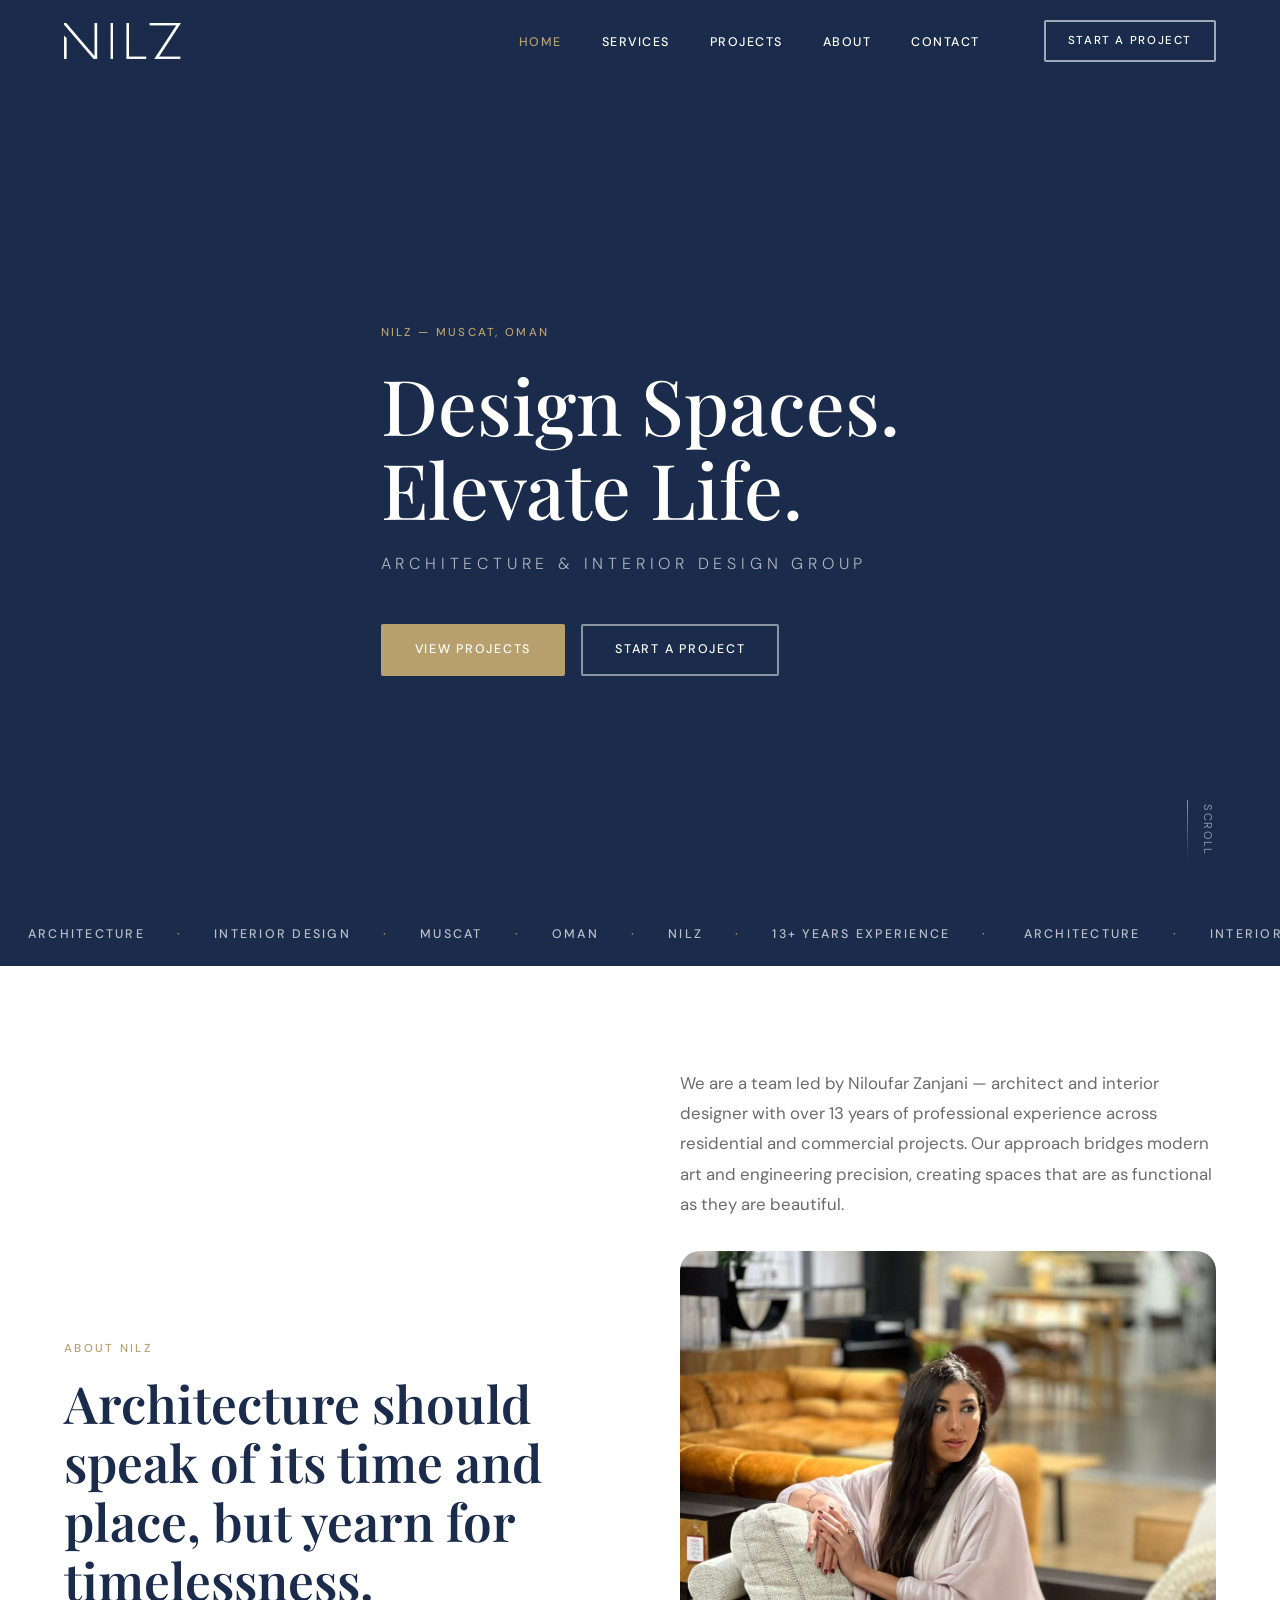
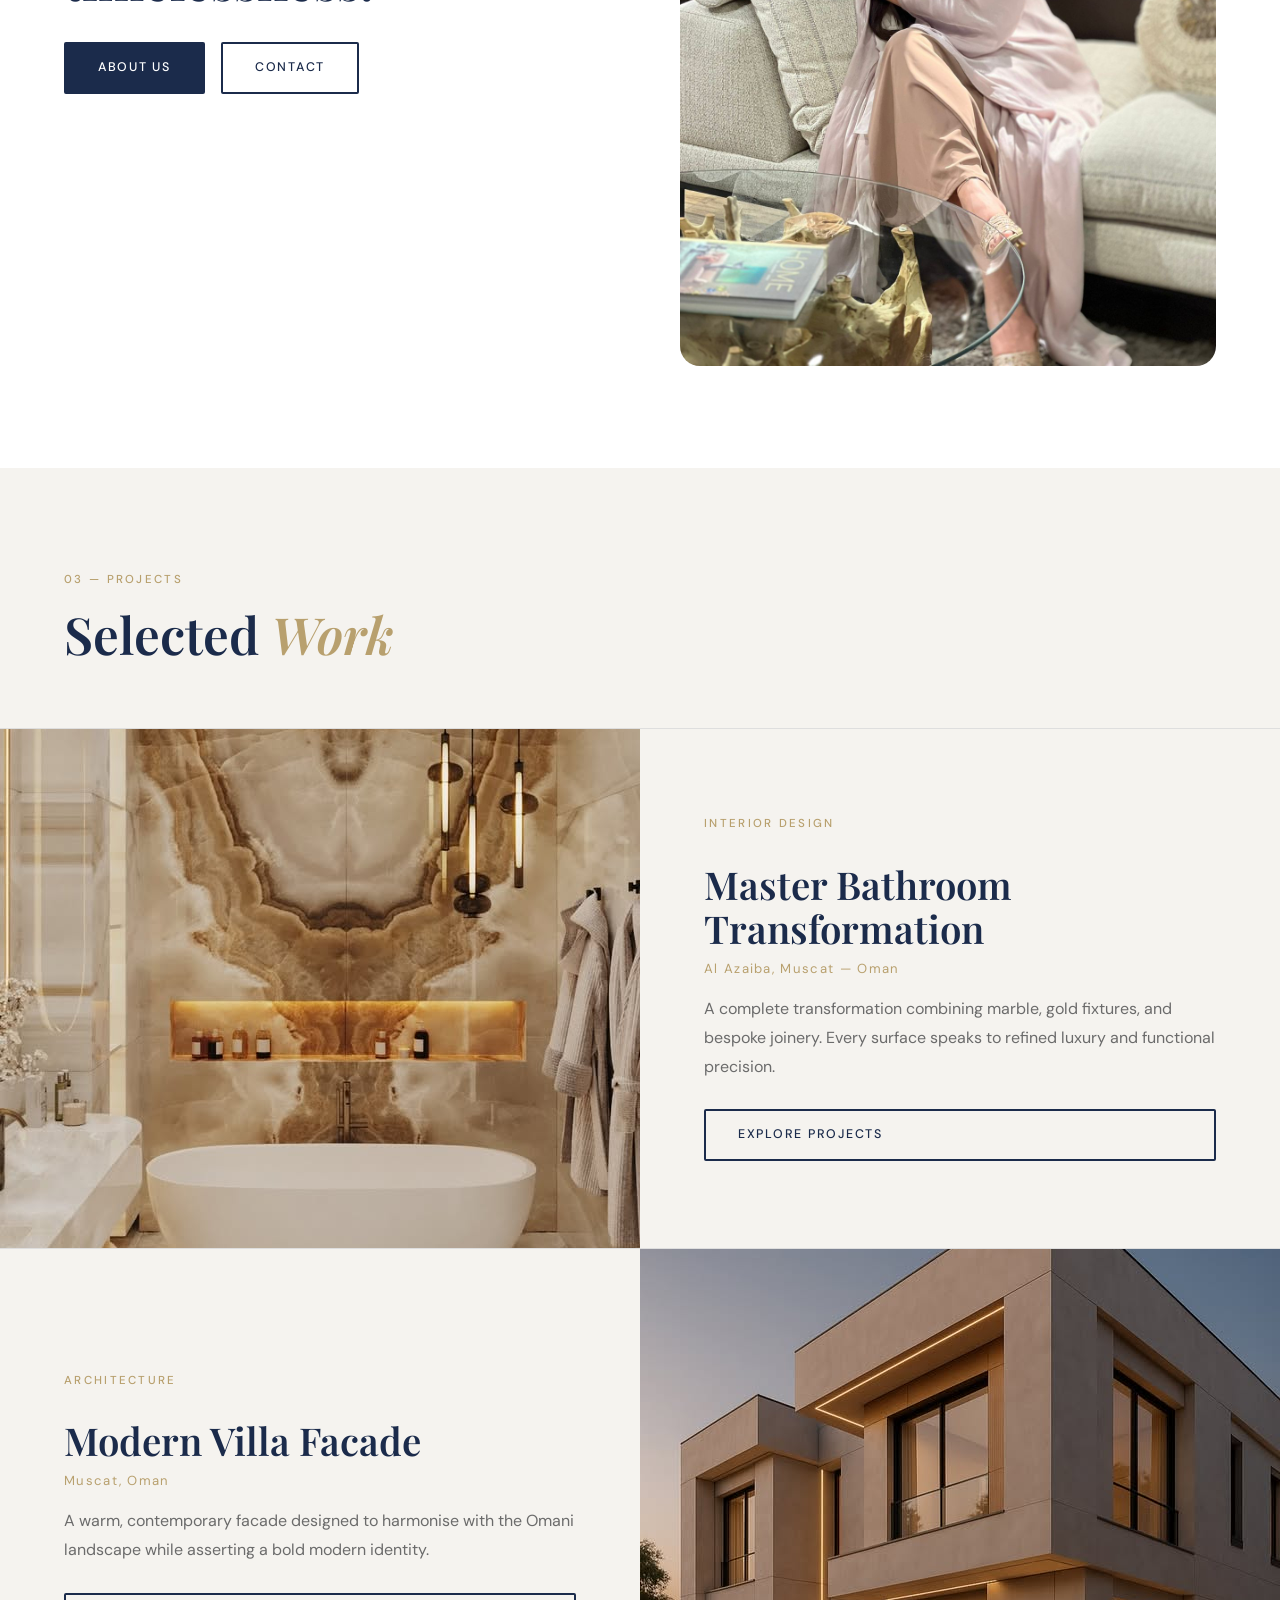
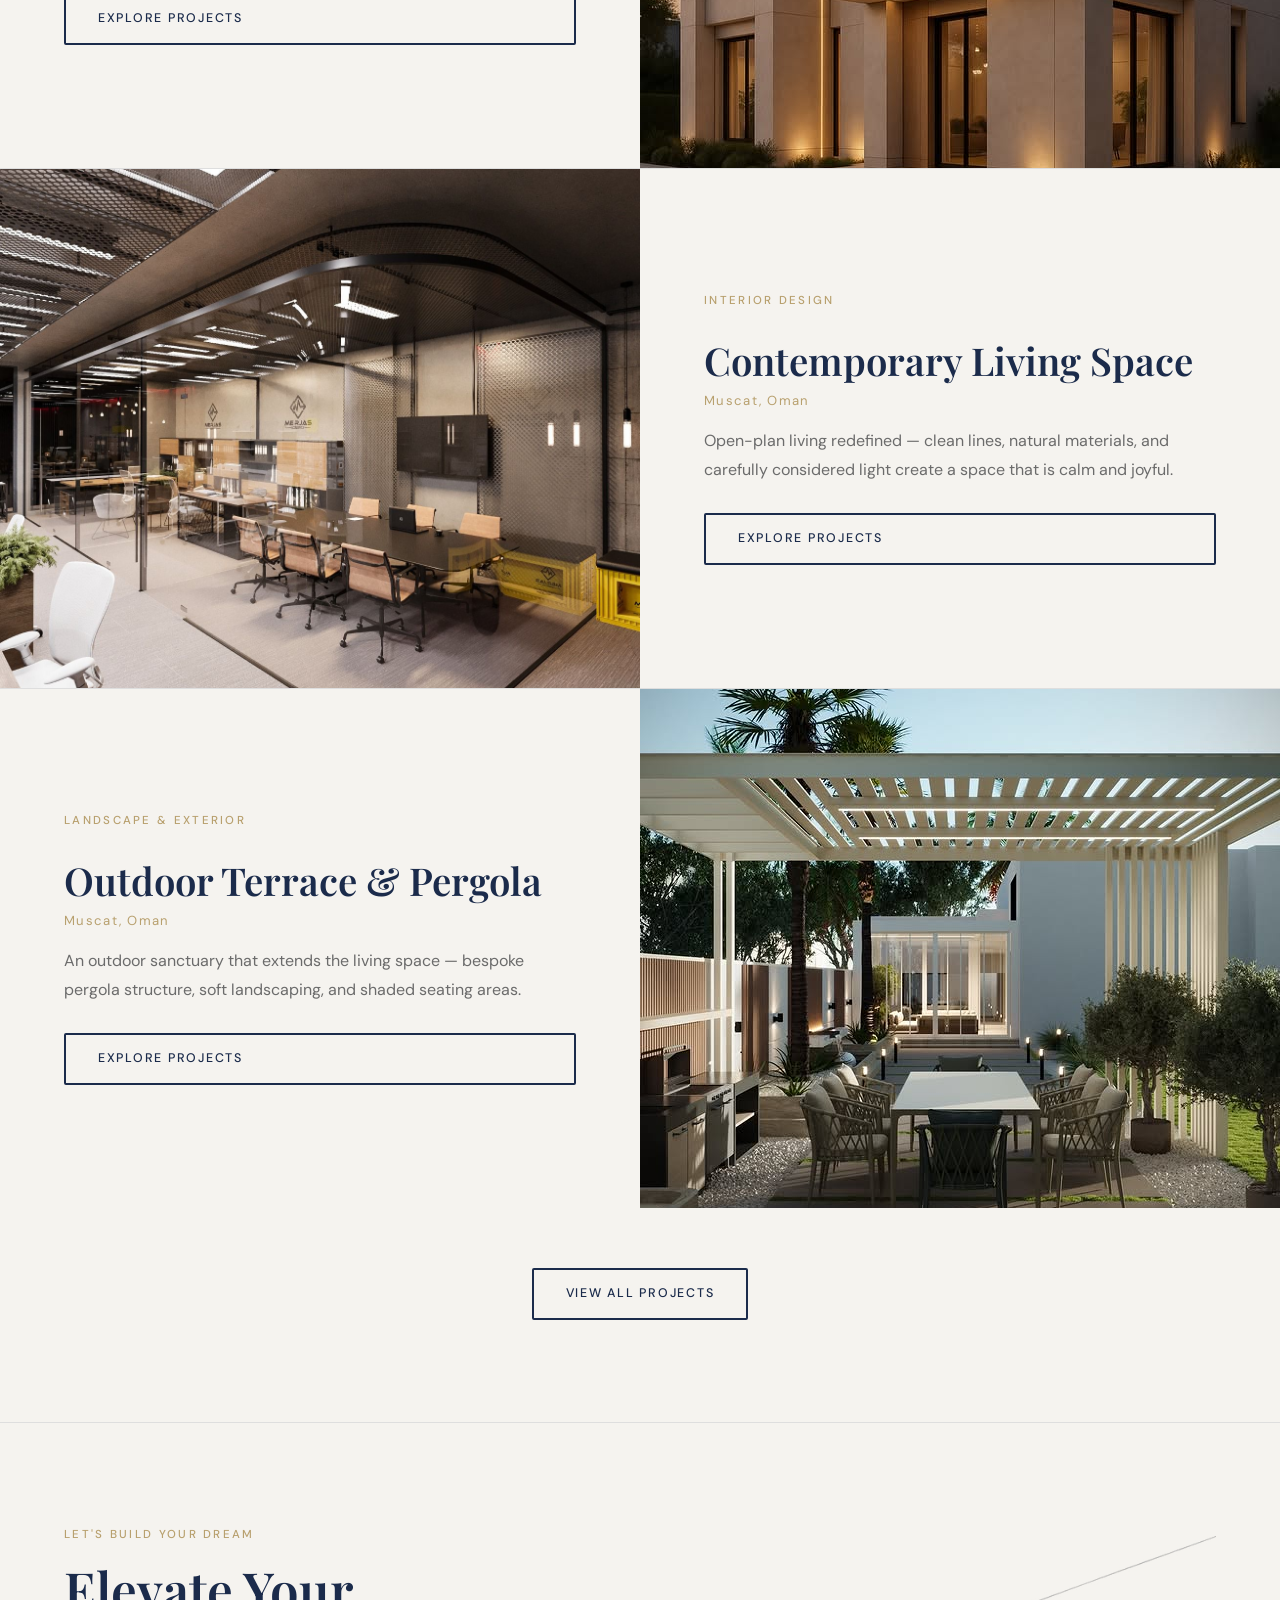
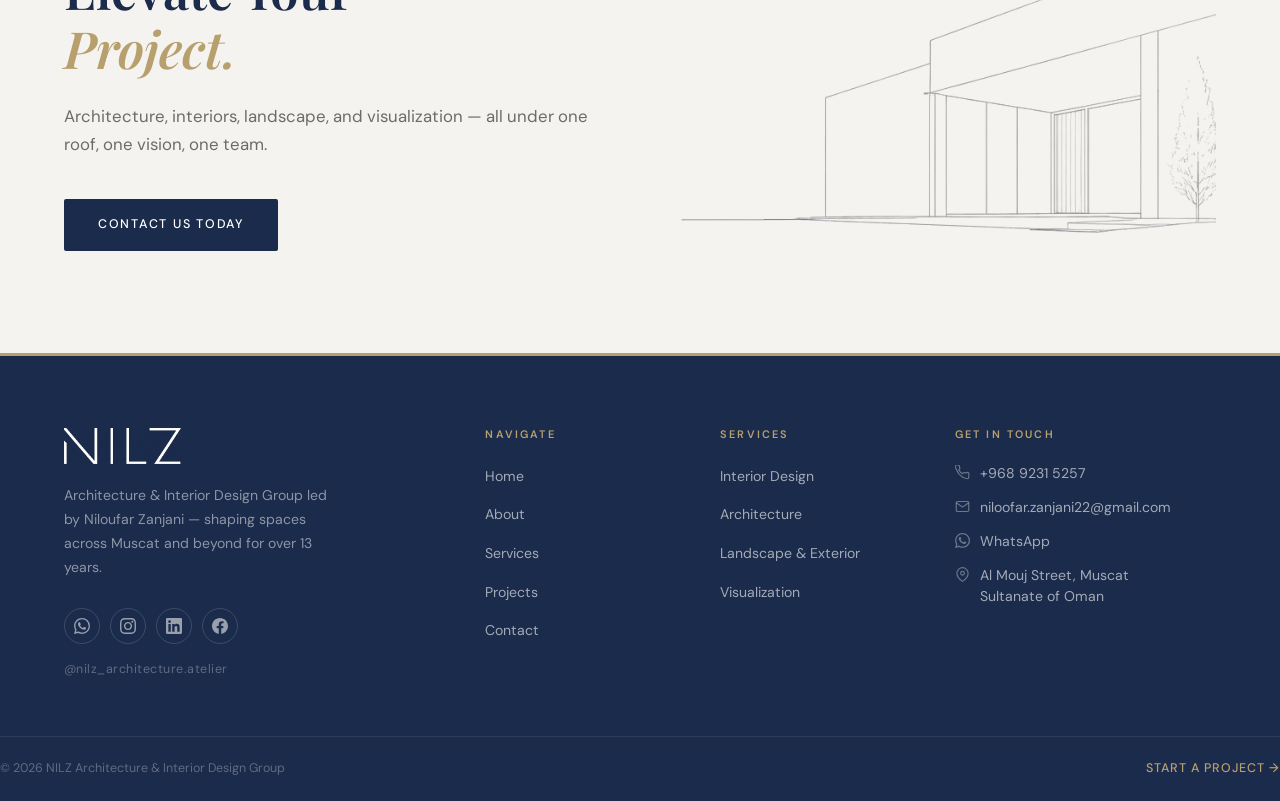
==== commit 7b491591: "refactor: replace CTA section with unified statement block on all pages - Remove navy CTA section fr" ====
--- a/index.html
+++ b/index.html
@@ -79,8 +79,6 @@
   <!-- ── Rotating 360° ───────────────────── -->
   <div id="rotating-text-placeholder"></div>
 
-  <!-- ── CTA ─────────────────────────────── -->
-  <div id="cta-placeholder"></div>
 
   <script src="https://identity.netlify.com/v1/netlify-identity-widget.js"></script>
   <script>
@@ -93,21 +91,19 @@
   <script type="module">
     import { initHeader } from './js/components/header.js';
     import { initFooter } from './js/components/footer.js';
-    import { initCTA    } from './js/components/cta.js';
     import { initRotatingText } from './js/components/rotating-text.js';
     import { renderHomeProjects, renderSiteContent } from './js/content.js';
     import { init as initMain } from './js/main.js';
 
     initHeader();
     initFooter();
-    initCTA('#cta-placeholder');
     initRotatingText('#rotating-text-placeholder', {
-      tag:            'What We Do',
-      headline:       'One studio.',
-      headlineEm:     'Every discipline.',
+      tag:            "Let's Build Your Dream",
+      headline:       'Elevate Your',
+      headlineEm:     'Project.',
       sub:            'Architecture, interiors, landscape, and visualization — all under one roof, one vision, one team.',
-      ctaLabel:       'Explore Our Services',
-      ctaHref:        'services.html',
+      ctaLabel:       'Contact Us Today',
+      ctaHref:        'contact.html',
       decorativeImage:'assets/images/line-art-hero.png',
     });
     await renderHomeProjects('#home-projects');
--- a/css/style.css
+++ b/css/style.css
@@ -241,58 +241,107 @@
 #site-footer {
   background: var(--navy);
   color: var(--white);
-  padding-top: 80px;
-}
-.footer-inner {
-  display: grid;
-  grid-template-columns: 2fr 1fr 1fr;
-  gap: 60px;
-  padding-bottom: 60px;
-  border-bottom: 1px solid rgba(255,255,255,0.1);
-}
-.footer-logo {
-  height: 34px;
-  width: auto;
-  margin-bottom: 16px;
-  display: block;
-}
-.footer-tagline { font-size: 0.85rem; color: rgba(255,255,255,0.55); margin-bottom: 24px; font-style: italic; }
-.footer-social { display: flex; gap: 16px; }
-.footer-social a { color: rgba(255,255,255,0.55); transition: color 0.3s; }
-.footer-social a:hover { color: var(--gold); }
-.footer-social svg { width: 20px; height: 20px; }
+  padding-top: 72px;
+  border-top: 3px solid var(--gold);
+}
+.footer-main {
+  display: grid;
+  grid-template-columns: 2fr 1fr 1fr 1.4fr;
+  gap: 48px;
+  padding-bottom: 56px;
+  border-bottom: 1px solid rgba(255,255,255,0.08);
+}
+
+/* Brand column */
+.footer-logo { height: 36px; width: auto; display: block; margin-bottom: 20px; }
+.footer-desc {
+  font-size: 0.88rem;
+  color: rgba(255,255,255,0.5);
+  line-height: 1.7;
+  margin-bottom: 28px;
+  max-width: 280px;
+}
+.footer-social { display: flex; gap: 10px; margin-bottom: 16px; }
+.footer-social a {
+  display: flex; align-items: center; justify-content: center;
+  width: 36px; height: 36px;
+  border-radius: 50%;
+  border: 1px solid rgba(255,255,255,0.15);
+  color: rgba(255,255,255,0.55);
+  transition: background 0.3s, color 0.3s, border-color 0.3s;
+}
+.footer-social a:hover { background: var(--gold); border-color: var(--gold); color: var(--white); }
+.footer-social svg { width: 16px; height: 16px; }
+.footer-instagram {
+  font-size: 0.78rem;
+  color: rgba(255,255,255,0.3);
+  letter-spacing: 0.04em;
+}
+
+/* Column headings */
 .footer-heading {
   font-family: var(--font-body);
-  font-size: 0.7rem;
+  font-size: 0.68rem;
   font-weight: 600;
-  letter-spacing: 0.18em;
+  letter-spacing: 0.2em;
   text-transform: uppercase;
   color: var(--gold);
-  margin-bottom: 20px;
-}
-.footer-col ul { display: flex; flex-direction: column; gap: 12px; }
+  margin-bottom: 22px;
+}
+
+/* Nav + Services columns */
+.footer-col ul { display: flex; flex-direction: column; gap: 13px; }
 .footer-col a, .footer-col span {
-  font-size: 0.9rem;
-  color: rgba(255,255,255,0.65);
+  font-size: 0.88rem;
+  color: rgba(255,255,255,0.6);
   transition: color 0.3s;
   line-height: 1.5;
 }
 .footer-col a:hover { color: var(--white); }
+
+/* Contact column */
+.footer-contact-row {
+  display: flex;
+  align-items: flex-start;
+  gap: 10px;
+  font-size: 0.88rem;
+  color: rgba(255,255,255,0.6) !important;
+  transition: color 0.3s;
+  line-height: 1.5;
+}
+.footer-contact-row:hover { color: var(--white) !important; }
+.footer-contact-row svg { width: 15px; height: 15px; flex-shrink: 0; margin-top: 2px; opacity: 0.6; }
+.footer-address { cursor: default; }
+.footer-address:hover { color: rgba(255,255,255,0.6) !important; }
+
+/* Bottom bar */
 .footer-bottom {
   display: flex;
   justify-content: space-between;
-  padding: 24px 0;
+  align-items: center;
+  padding: 22px 0;
   font-size: 0.78rem;
-  color: rgba(255,255,255,0.35);
-}
-@media (max-width: 900px) {
-  .footer-inner { grid-template-columns: 1fr 1fr; gap: 40px; }
+  color: rgba(255,255,255,0.3);
+}
+.footer-bottom-cta {
+  font-size: 0.78rem;
+  font-weight: 500;
+  letter-spacing: 0.08em;
+  color: var(--gold) !important;
+  text-transform: uppercase;
+  transition: opacity 0.3s;
+}
+.footer-bottom-cta:hover { opacity: 0.7; }
+
+@media (max-width: 1024px) {
+  .footer-main { grid-template-columns: 1fr 1fr; gap: 40px; }
   .footer-brand { grid-column: span 2; }
+  .footer-desc  { max-width: 100%; }
 }
 @media (max-width: 600px) {
-  .footer-inner { grid-template-columns: 1fr; }
+  .footer-main { grid-template-columns: 1fr; }
   .footer-brand { grid-column: span 1; }
-  .footer-bottom { flex-direction: column; gap: 8px; }
+  .footer-bottom { flex-direction: column; gap: 12px; text-align: center; }
 }
 
 /* ─── CTA Section ────────────────────────── */
